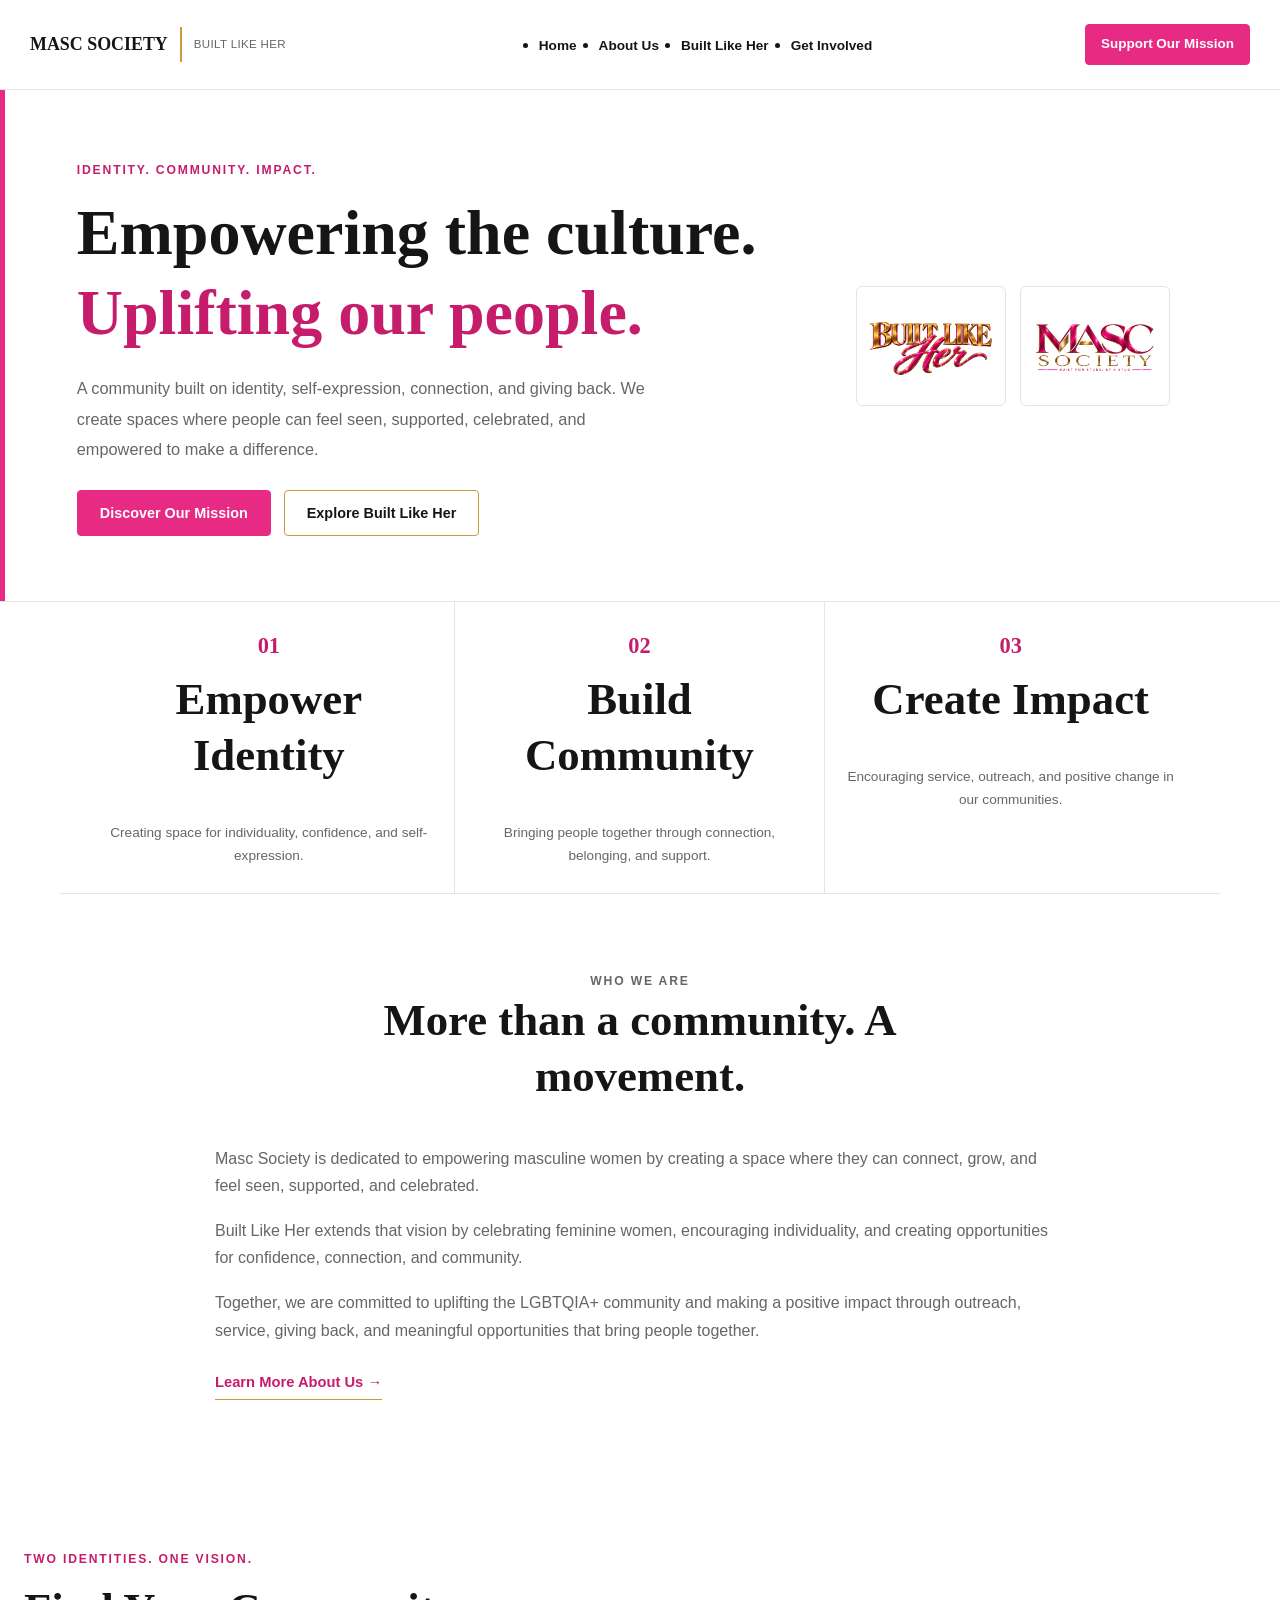
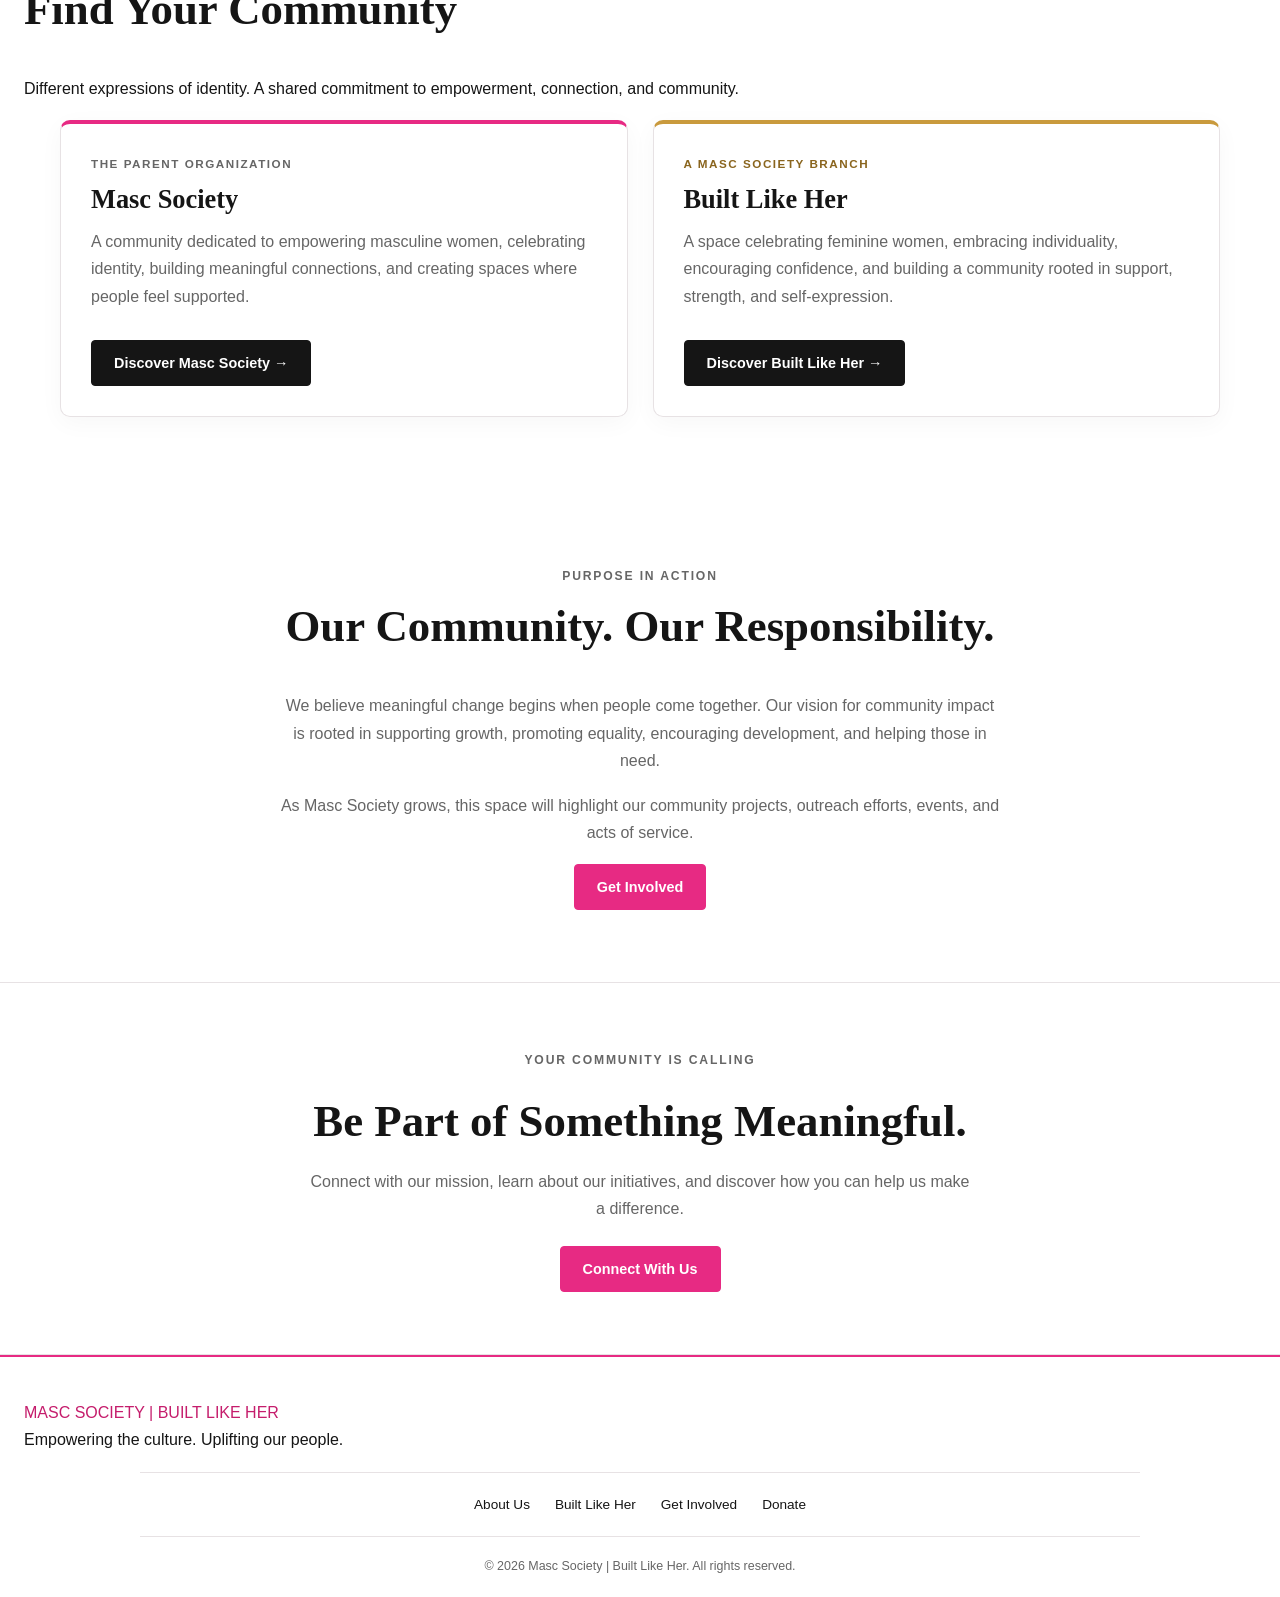
==== index.html @ 0e6566b5 "Refine homepage branch cards and reduce repeated logo branding" ====
<!DOCTYPE html>
<html lang="en">
  <head>
    <meta charset="utf-8">
    <meta name="viewport" content="width=device-width, initial-scale=1.0">

    <meta
      name="description"
      content="Masc Society | Built Like Her is dedicated to empowering our community, celebrating identity, and creating meaningful change through connection and service."
    >

    <meta name="theme-color" content="#FFFFFF">

    <link rel="stylesheet" href="styles.css">

    <title>Masc Society | Built Like Her</title>
  </head>

  <body class="home-page">

    <!-- HEADER -->
    <header class="site-header">
      <nav class="navbar" aria-label="Main navigation">

        <a href="index.html" class="brand" aria-label="Masc Society home">
          <span class="brand-name">MASC SOCIETY</span>
          <span class="brand-divider"></span>
          <span class="brand-subtitle">BUILT LIKE HER</span>
        </a>

        <ul class="nav-links">
          <li><a href="index.html" aria-current="page">Home</a></li>
          <li><a href="about-us.html">About Us</a></li>
          <li><a href="built-like-her.html">Built Like Her</a></li>
          <li><a href="contact.html">Get Involved</a></li>
        </ul>

        <a href="contact.html#donate" class="nav-button">
          Support Our Mission
        </a>

      </nav>
    </header>


    <main>

      <!-- HERO SECTION -->
      <section class="hero" aria-labelledby="hero-heading">

        <div class="hero-content">

          <p class="eyebrow">IDENTITY. COMMUNITY. IMPACT.</p>

          <h1 id="hero-heading">
            Empowering the culture.
            <span>Uplifting our people.</span>
          </h1>

          <p class="hero-description">
            A community built on identity, self-expression, connection,
            and giving back. We create spaces where people can feel seen,
            supported, celebrated, and empowered to make a difference.
          </p>

          <div class="hero-actions">
            <a href="about-us.html" class="hero-button">
              Discover Our Mission
            </a>

            <a href="built-like-her.html" class="secondary-button">
              Explore Built Like Her
            </a>
          </div>

        </div>

        <div class="hero-logos" aria-label="Our organization and branch logos">

          <div class="logo-card">
            <img
              src="images/image1 (1).png"
              alt="Masc Society logo"
            >
          </div>

          <div class="logo-card">
            <img
              src="images/image0.png"
              alt="Built Like Her logo"
            >
          </div>

        </div>

      </section>


      <!-- BRAND VALUES -->
      <section class="values" aria-label="Our core values">

        <div class="value-item">
          <span class="value-number">01</span>
          <h2>Empower Identity</h2>
          <p>Creating space for individuality, confidence, and self-expression.</p>
        </div>

        <div class="value-item">
          <span class="value-number">02</span>
          <h2>Build Community</h2>
          <p>Bringing people together through connection, belonging, and support.</p>
        </div>

        <div class="value-item">
          <span class="value-number">03</span>
          <h2>Create Impact</h2>
          <p>Encouraging service, outreach, and positive change in our communities.</p>
        </div>

      </section>


      <!-- MISSION SECTION -->
      <section class="mission section-padding" aria-labelledby="mission-heading">

        <div class="section-intro">
          <p class="eyebrow">WHO WE ARE</p>

          <h2 id="mission-heading">
            More than a community.
            <span>A movement.</span>
          </h2>
        </div>

        <div class="mission-content">

          <p>
            Masc Society is dedicated to empowering masculine women by
            creating a space where they can connect, grow, and feel seen,
            supported, and celebrated.
          </p>

          <p>
            Built Like Her extends that vision by celebrating feminine
            women, encouraging individuality, and creating opportunities
            for confidence, connection, and community.
          </p>

          <p>
            Together, we are committed to uplifting the LGBTQIA+ community
            and making a positive impact through outreach, service,
            giving back, and meaningful opportunities that bring people
            together.
          </p>

          <a href="about-us.html" class="text-link">
            Learn More About Us &rarr;
          </a>

        </div>

      </section>


      <!-- OUR BRANCHES -->
      <section class="branches section-padding" aria-labelledby="branches-heading">

        <div class="section-heading">
          <p class="eyebrow">TWO IDENTITIES. ONE VISION.</p>

          <h2 id="branches-heading">Find Your Community</h2>

          <p>
            Different expressions of identity. A shared commitment
            to empowerment, connection, and community.
          </p>
        </div>

        <div class="branch-grid">

          <article class="branch-card masc-card">

            <p class="branch-label">THE PARENT ORGANIZATION</p>

            <h3>Masc Society</h3>

            <p>
              A community dedicated to empowering masculine women,
              celebrating identity, building meaningful connections,
              and creating spaces where people feel supported.
            </p>

            <a href="about-us.html" class="branch-link">
              Discover Masc Society &rarr;
            </a>

          </article>


          <article class="branch-card built-card">

            <p class="branch-label">A MASC SOCIETY BRANCH</p>

            <h3>Built Like Her</h3>

            <p>
              A space celebrating feminine women, embracing individuality,
              encouraging confidence, and building a community rooted
              in support, strength, and self-expression.
            </p>

            <a href="built-like-her.html" class="branch-link">
              Discover Built Like Her &rarr;
            </a>

          </article>

        </div>

      </section>


      <!-- COMMUNITY IMPACT -->
      <section class="impact section-padding" aria-labelledby="impact-heading">

        <div class="impact-content">

          <p class="eyebrow">PURPOSE IN ACTION</p>

          <h2 id="impact-heading">
            Our Community.
            <span>Our Responsibility.</span>
          </h2>

          <p>
            We believe meaningful change begins when people come together.
            Our vision for community impact is rooted in supporting growth,
            promoting equality, encouraging development, and helping those
            in need.
          </p>

          <p>
            As Masc Society grows, this space will highlight our community
            projects, outreach efforts, events, and acts of service.
          </p>

          <a href="contact.html" class="hero-button">
            Get Involved
          </a>

        </div>

      </section>


      <!-- CALL TO ACTION -->
      <section class="join-section" aria-labelledby="join-heading">

        <p class="eyebrow">YOUR COMMUNITY IS CALLING</p>

        <h2 id="join-heading">
          Be Part of Something Meaningful.
        </h2>

        <p>
          Connect with our mission, learn about our initiatives,
          and discover how you can help us make a difference.
        </p>

        <a href="contact.html" class="hero-button">
          Connect With Us
        </a>

      </section>

    </main>


    <!-- FOOTER -->
    <footer class="site-footer">

      <a href="index.html" class="footer-brand">
        MASC SOCIETY
        <span>| BUILT LIKE HER</span>
      </a>

      <p class="tag-line">
        Empowering the culture. Uplifting our people.
      </p>

      <nav class="footer-links" aria-label="Footer navigation">
        <a href="about-us.html">About Us</a>
        <a href="built-like-her.html">Built Like Her</a>
        <a href="contact.html">Get Involved</a>
        <a href="contact.html#donate">Donate</a>
      </nav>

      <p class="copyright">
        &copy; 2026 Masc Society | Built Like Her. All rights reserved.
      </p>

    </footer>

  </body>
</html>
---- styles.css ----
/* ==========================================================
   MASC SOCIETY | BUILT LIKE HER
   Complete White-Background Redesign
   Hot Pink | Gold | Black | White
   ========================================================== */


/* ==================== 1. BRAND COLORS ==================== */

:root {
  --pink: #E72A83;
  --pink-dark: #C51D6C;
  --pink-light: #FFF0F7;

  --gold: #C99A3D;
  --gold-dark: #8A651E;
  --gold-light: #E8D3A5;

  --black: #151515;
  --black-soft: #333333;

  --white: #FFFFFF;
  --off-white: #FFFFFF;

  --gray: #666666;
  --gray-light: #E9E6E5;
  --border: #E7E2E4;

  --font-main: "Trebuchet MS", Arial, sans-serif;
  --font-display: Georgia, "Times New Roman", serif;

  --content-width: 1160px;
  --section-space: 72px;

  --radius: 10px;
  --transition: 0.25s ease;
}


/* ==================== 2. RESET & GLOBAL STYLES ==================== */

* {
  box-sizing: border-box;
}

html {
  scroll-behavior: smooth;
  scroll-padding-top: 100px;
}

body {
  margin: 0;
  background: var(--white);
  color: var(--black);
  font-family: var(--font-main);
  font-size: 16px;
  line-height: 1.7;
  -webkit-font-smoothing: antialiased;
}

img {
  display: block;
  max-width: 100%;
  height: auto;
}

a {
  color: var(--pink-dark);
  text-decoration: none;
  transition: color var(--transition);
}

a:hover {
  color: var(--gold-dark);
}

button,
input,
select,
textarea {
  font: inherit;
}

button,
input[type="submit"] {
  cursor: pointer;
}

button:focus-visible,
a:focus-visible,
input:focus-visible,
select:focus-visible,
textarea:focus-visible {
  outline: 3px solid var(--gold);
  outline-offset: 3px;
}

p {
  margin: 0 0 18px;
}

h1,
h2,
h3,
h4 {
  margin-top: 0;
  color: var(--black);
  line-height: 1.25;
  overflow-wrap: break-word;
}

h1,
h2 {
  font-family: var(--font-display);
  font-weight: 700;
}

h1 {
  font-size: clamp(2.2rem, 5vw, 4rem);
}

h2 {
  font-size: clamp(1.8rem, 3.5vw, 2.8rem);
}

h3 {
  font-size: 1.25rem;
}

section {
  scroll-margin-top: 100px;
}

::selection {
  background: var(--pink);
  color: var(--white);
}


/* ==================== 3. SHARED LAYOUT ==================== */

.section-padding {
  padding: var(--section-space) 24px;
}

.section-intro {
  max-width: 720px;
  margin: 0 auto 40px;
  text-align: center;
}

.section-intro p {
  max-width: 650px;
  margin: 0 auto;
  color: var(--gray);
}

.section-heading {
  margin-bottom: 18px;
}

.eyebrow {
  display: inline-block;
  margin-bottom: 14px;
  color: var(--pink-dark);
  font-size: 0.76rem;
  font-weight: 800;
  letter-spacing: 0.15em;
  line-height: 1.5;
  text-transform: uppercase;
}

.text-link {
  display: inline-block;
  margin-top: 8px;
  padding-bottom: 4px;
  border-bottom: 1px solid var(--gold);
  font-size: 0.92rem;
  font-weight: 800;
}

.mission-content,
.story-content,
.purpose-content,
.built-mission-content,
.impact-content,
.built-impact-content,
.donation-content,
.contact-information,
.about-hero-content,
.built-hero-content,
.built-statement,
.community-standard {
  width: 100%;
  max-width: var(--content-width);
  margin-right: auto;
  margin-left: auto;
}

.mission-content,
.story-content,
.purpose-content,
.built-mission-content,
.impact-content,
.built-impact-content,
.donation-content {
  max-width: 900px;
}

.mission-content p,
.story-content p,
.purpose-content p,
.built-mission-content p,
.impact-content p,
.built-impact-content p,
.donation-content p {
  color: var(--gray);
}


/* ==================== 4. HEADER & NAVIGATION ==================== */

.site-header {
  position: relative;
  z-index: 10;
  background: var(--white);
  border-bottom: 1px solid var(--border);
}

.navbar {
  display: flex;
  align-items: center;
  justify-content: space-between;
  gap: 26px;
  width: 100%;
  max-width: 1320px;
  min-height: 88px;
  margin: 0 auto;
  padding: 15px 30px;
  background: var(--white);
}

.brand {
  display: flex;
  align-items: center;
  gap: 12px;
  min-width: 0;
  color: var(--black);
}

.brand:hover {
  color: var(--black);
}

.brand-name {
  color: var(--black);
  font-family: var(--font-display);
  font-size: 1.12rem;
  font-weight: 700;
  line-height: 1.25;
}

.brand-divider {
  width: 2px;
  height: 35px;
  flex-shrink: 0;
  background: var(--gold);
}

.brand-subtitle {
  color: var(--gray);
  font-size: 0.72rem;
  line-height: 1.5;
  letter-spacing: 0.03em;
}

.nav-links {
  display: flex;
  align-items: center;
  justify-content: flex-end;
  flex-wrap: wrap;
  gap: 10px 22px;
}

.nav-links a {
  color: var(--black);
  font-size: 0.85rem;
  font-weight: 700;
  white-space: nowrap;
}

.nav-links a:hover {
  color: var(--pink-dark);
}

.nav-links .nav-button {
  display: inline-flex;
  align-items: center;
  justify-content: center;
  padding: 10px 16px;
  border: 1px solid var(--pink);
  border-radius: 4px;
  background: var(--pink);
  color: var(--white);
}

.nav-links .nav-button:hover {
  border-color: var(--pink-dark);
  background: var(--pink-dark);
  color: var(--white);
}


/* ==================== 5. BUTTONS ==================== */

.hero-button,
.secondary-button,
.branch-link {
  display: inline-flex;
  align-items: center;
  justify-content: center;
  min-height: 46px;
  padding: 12px 22px;
  border: 1px solid transparent;
  border-radius: 4px;
  font-size: 0.9rem;
  font-weight: 800;
  line-height: 1.4;
  text-align: center;
  transition:
    background var(--transition),
    color var(--transition),
    border-color var(--transition),
    transform var(--transition);
}

.hero-button {
  border-color: var(--pink);
  background: var(--pink);
  color: var(--white);
}

.hero-button:hover {
  border-color: var(--pink-dark);
  background: var(--pink-dark);
  color: var(--white);
  transform: translateY(-2px);
}

.secondary-button {
  border-color: var(--gold);
  background: var(--white);
  color: var(--black);
}

.secondary-button:hover {
  border-color: var(--gold);
  background: var(--gold);
  color: var(--black);
}

.branch-link {
  border-color: var(--black);
  background: var(--black);
  color: var(--white);
}

.branch-link:hover {
  border-color: var(--pink);
  background: var(--pink);
  color: var(--white);
  transform: translateY(-2px);
}

.hero-actions {
  display: flex;
  align-items: center;
  flex-wrap: wrap;
  gap: 13px;
  margin-top: 26px;
}


/* ==================== 6. HOMEPAGE HERO ==================== */

.hero {
  position: relative;
  display: grid;
  grid-template-columns: minmax(0, 1.3fr) minmax(200px, 0.7fr);
  align-items: center;
  gap: 42px;
  min-height: 400px;
  padding: 65px max(6%, calc((100% - var(--content-width)) / 2));
  overflow: hidden;
  background: var(--white);
  color: var(--black);
  border-bottom: 1px solid var(--border);
}

.hero::before {
  position: absolute;
  top: 0;
  left: 0;
  width: 5px;
  height: 100%;
  background: var(--pink);
  content: "";
}

.hero-content {
  position: relative;
  z-index: 1;
  max-width: 700px;
}

.hero h1 {
  max-width: 720px;
  margin-bottom: 20px;
  color: var(--black);
}

.hero h1 span {
  color: var(--pink-dark);
}

.hero-description {
  max-width: 590px;
  color: var(--gray);
  font-size: 1.02rem;
  line-height: 1.85;
}

.hero .eyebrow {
  color: var(--pink-dark);
}

.hero-logos {
  display: flex;
  align-items: center;
  justify-content: center;
  gap: 14px;
  min-width: 0;
}

.logo-card {
  display: flex;
  align-items: center;
  justify-content: center;
  width: min(100%, 165px);
  height: 135px;
  padding: 12px;
  overflow: hidden;
  border: 1px solid var(--border);
  border-radius: 6px;
  background: var(--white);
}

.logo-card img {
  width: 100%;
  height: 100%;
  max-height: 110px;
  object-fit: contain;
}


/* ==================== 7. HOMEPAGE VALUES ==================== */

.values {
  display: grid;
  grid-template-columns: repeat(3, minmax(0, 1fr));
  max-width: var(--content-width);
  margin: 0 auto;
  padding: 0 24px;
  background: var(--white);
  border-bottom: 1px solid var(--border);
}

.value-item {
  padding: 25px 18px;
  border-right: 1px solid var(--border);
  text-align: center;
}

.value-item:last-child {
  border-right: 0;
}

.value-number {
  display: block;
  margin-bottom: 7px;
  color: var(--pink-dark);
  font-family: var(--font-display);
  font-size: 1.4rem;
  font-weight: 700;
}

.value-item p {
  margin: 0;
  color: var(--gray);
  font-size: 0.85rem;
}


/* ==================== 8. MISSION SECTION ==================== */

.mission {
  background: var(--white);
}

.mission-content {
  display: block;
  max-width: 850px;
}

.mission-content p {
  margin-bottom: 18px;
}

.mission-content h2 {
  margin-bottom: 0;
}

.mission-content > div > p {
  color: var(--gray);
}


/* ==================== 9. BRANCH CARDS ==================== */

.branch-grid {
  display: grid;
  grid-template-columns: repeat(2, minmax(0, 1fr));
  gap: 25px;
  width: 100%;
  max-width: var(--content-width);
  margin: 0 auto;
}

.branch-card {
  position: relative;
  display: flex;
  flex-direction: column;
  align-items: flex-start;
  min-width: 0;
  padding: 30px;
  overflow: hidden;
  border: 1px solid var(--border);
  border-radius: var(--radius);
  background: var(--white);
  box-shadow: 0 6px 24px rgba(0, 0, 0, 0.035);
  transition:
    transform var(--transition),
    box-shadow var(--transition);
}

.branch-card:hover {
  transform: translateY(-3px);
  box-shadow: 0 12px 28px rgba(0, 0, 0, 0.075);
}

.masc-card {
  border-top: 4px solid var(--pink);
}

.built-card {
  border-top: 4px solid var(--gold);
}

.branch-logo {
  display: flex;
  align-items: center;
  justify-content: center;
  width: 100%;
  max-width: 155px;
  height: 105px;
  margin: 0 auto 22px;
  padding: 10px;
  overflow: hidden;
  border: 1px solid var(--border);
  border-radius: 5px;
  background: var(--white);
}

.branch-logo img {
  width: 100%;
  height: 100%;
  max-height: 85px;
  object-fit: contain;
}

.branch-label {
  margin-bottom: 9px;
  color: var(--pink-dark);
  font-size: 0.73rem;
  font-weight: 800;
  letter-spacing: 0.13em;
  text-transform: uppercase;
}

.built-card .branch-label {
  color: var(--gold-dark);
}

.branch-card h3 {
  margin-bottom: 12px;
  font-family: var(--font-display);
  font-size: 1.65rem;
}

.branch-card p {
  flex-grow: 1;
  color: var(--gray);
}

.branch-card .branch-link {
  margin-top: 12px;
}


/* ==================== 10. IMPACT & CALL TO ACTION ==================== */

.impact,
.built-impact {
  background: var(--white);
}

.impact-content,
.built-impact-content {
  text-align: center;
}

.impact-content p,
.built-impact-content p {
  max-width: 720px;
  margin-right: auto;
  margin-left: auto;
}

.join-section,
.about-cta,
.built-cta {
  padding: 62px 24px;
  background: var(--white);
  color: var(--black);
  text-align: center;
  border-top: 1px solid var(--border);
  border-bottom: 1px solid var(--border);
}

.join-section h2,
.about-cta h2,
.built-cta h2 {
  max-width: 750px;
  margin: 0 auto 18px;
  color: var(--black);
}

.join-section p,
.about-cta p,
.built-cta p {
  max-width: 660px;
  margin: 0 auto 24px;
  color: var(--gray);
}


/* ==================== 11. ABOUT PAGE ==================== */

.about-hero {
  padding: 65px 24px;
  background: var(--white);
  color: var(--black);
  text-align: center;
  border-bottom: 1px solid var(--border);
}

.about-hero-content {
  max-width: 850px;
}

.about-hero h1 {
  margin-bottom: 18px;
}

.about-hero p {
  max-width: 700px;
  margin: 0 auto;
  color: var(--gray);
  font-size: 1.02rem;
}

.about-hero .eyebrow {
  color: var(--pink-dark);
}

.about-story {
  padding: var(--section-space) 24px;
  background: var(--white);
}

.story-content {
  max-width: 860px;
}

.story-content h2,
.purpose-content h2 {
  margin-bottom: 22px;
}

.story-content p,
.purpose-content p {
  color: var(--gray);
}

.about-purpose {
  padding: var(--section-space) 24px;
  background: var(--white);
  border-top: 1px solid var(--border);
  border-bottom: 1px solid var(--border);
}

.purpose-content {
  max-width: 900px;
}

.about-values {
  padding: var(--section-space) 24px;
  background: var(--white);
}

.values-grid {
  display: grid;
  grid-template-columns: repeat(3, minmax(0, 1fr));
  gap: 20px;
  width: 100%;
  max-width: var(--content-width);
  margin: 0 auto;
}

.value-card {
  padding: 26px 23px;
  border: 1px solid var(--border);
  border-radius: var(--radius);
  background: var(--white);
}

.value-card h3 {
  margin-bottom: 12px;
  color: var(--pink-dark);
}

.value-card p {
  margin-bottom: 0;
  color: var(--gray);
  font-size: 0.94rem;
}

.about-branches {
  padding: var(--section-space) 24px;
  background: var(--white);
  border-top: 1px solid var(--border);
}


/* ==================== 12. BUILT LIKE HER PAGE ==================== */

.built-like-her-page {
  background: var(--white);
}

.built-hero {
  display: grid;
  grid-template-columns: minmax(0, 1.4fr) minmax(170px, 0.6fr);
  align-items: center;
  gap: 42px;
  padding: 68px max(6%, calc((100% - var(--content-width)) / 2));
  background: var(--white);
  color: var(--black);
  border-bottom: 1px solid var(--border);
}

.built-hero-content {
  max-width: 760px;
  margin: 0;
}

.built-hero h1 {
  margin-bottom: 18px;
}

.built-hero-description {
  max-width: 650px;
  color: var(--gray);
  font-size: 1.02rem;
}

.built-hero .eyebrow {
  color: var(--pink-dark);
}

.built-hero-logo {
  display: flex;
  align-items: center;
  justify-content: center;
  width: 100%;
  max-width: 180px;
  height: 150px;
  justify-self: center;
  padding: 12px;
  overflow: hidden;
  border: 1px solid var(--border);
  border-radius: 6px;
  background: var(--white);
}

.built-hero-logo img {
  width: 100%;
  height: 100%;
  max-height: 125px;
  object-fit: contain;
}

.built-statement {
  max-width: 860px;
  padding: 55px 24px;
  background: var(--white);
  text-align: center;
}

.built-statement h2 {
  margin-bottom: 18px;
}

.built-statement p {
  color: var(--gray);
}

.built-mission {
  padding: var(--section-space) 24px;
  background: var(--white);
  border-top: 1px solid var(--border);
  border-bottom: 1px solid var(--border);
}

.built-mission-content {
  max-width: 900px;
}

.built-values {
  padding: var(--section-space) 24px;
  background: var(--white);
}

.built-values-grid {
  display: grid;
  grid-template-columns: repeat(4, minmax(0, 1fr));
  gap: 18px;
  width: 100%;
  max-width: var(--content-width);
  margin: 0 auto;
}

.built-value-card {
  padding: 24px 20px;
  border: 1px solid var(--border);
  border-bottom: 3px solid var(--gold);
  border-radius: 7px;
  background: var(--white);
}

.built-value-card h3 {
  color: var(--pink-dark);
}

.built-value-card p {
  margin-bottom: 0;
  color: var(--gray);
  font-size: 0.93rem;
}

.parent-organization {
  display: grid;
  grid-template-columns: 115px minmax(0, 1fr);
  align-items: center;
  gap: 25px;
  max-width: 850px;
  margin: 0 auto;
  padding: 28px;
  border: 1px solid var(--border);
  border-radius: var(--radius);
  background: var(--white);
}

.parent-logo {
  display: flex;
  align-items: center;
  justify-content: center;
  width: 115px;
  height: 95px;
  padding: 8px;
  overflow: hidden;
  border: 1px solid var(--border);
  border-radius: 5px;
  background: var(--white);
}

.parent-logo img {
  width: 100%;
  height: 100%;
  object-fit: contain;
}

.parent-organization p {
  color: var(--gray);
}


/* ==================== 13. CONTACT PAGE ==================== */

.contact-page {
  background: var(--white);
}

.contact-hero {
  padding: 58px 24px;
  background: var(--white);
  color: var(--black);
  text-align: center;
  border-bottom: 1px solid var(--border);
}

.contact-hero h1 {
  margin-bottom: 16px;
}

.contact-hero p {
  max-width: 680px;
  margin: 0 auto;
  color: var(--gray);
}


/* ==================== 14. MEMBERSHIP REQUIREMENTS ==================== */

.requirements-section {
  padding: var(--section-space) 24px;
  background: var(--white);
}

.requirements-list {
  display: grid;
  grid-template-columns: repeat(2, minmax(0, 1fr));
  gap: 16px;
  width: 100%;
  max-width: 1000px;
  margin: 0 auto;
}

.requirement-card {
  position: relative;
  padding: 21px 22px 21px 26px;
  border: 1px solid var(--border);
  border-radius: 7px;
  background: var(--white);
}

.requirement-card::before {
  position: absolute;
  top: 0;
  bottom: 0;
  left: 0;
  width: 4px;
  border-radius: 7px 0 0 7px;
  background: var(--pink);
  content: "";
}

.requirement-card h3 {
  margin-bottom: 9px;
  font-size: 1.04rem;
}

.requirement-card p {
  margin-bottom: 0;
  color: var(--gray);
  font-size: 0.93rem;
}

.community-standard {
  max-width: 1000px;
  margin-top: 36px;
  padding: 28px;
  border: 1px solid var(--gold-light);
  border-radius: 7px;
  background: var(--white);
  text-align: center;
}

.community-standard h2 {
  margin-bottom: 14px;
  font-size: 1.7rem;
}

.community-standard p {
  max-width: 760px;
  margin: 0 auto;
  color: var(--gray);
}


/* ==================== 15. MEMBERSHIP & CONTACT FORMS ==================== */

.membership-section,
.contact-section {
  padding: var(--section-space) 24px;
  background: var(--white);
}

.contact-section {
  border-top: 1px solid var(--border);
}

.membership-form,
.contact-form {
  width: 100%;
  max-width: 760px;
  margin: 0 auto;
  padding: 30px;
  border: 1px solid var(--border);
  border-radius: var(--radius);
  background: var(--white);
  box-shadow: 0 5px 22px rgba(0, 0, 0, 0.035);
}

.donor-field {
  margin-bottom: 20px;
}

.donor-label,
.membership-form label,
.contact-form label {
  display: block;
  margin-bottom: 8px;
  color: var(--black);
  font-size: 0.91rem;
  font-weight: 800;
}

.membership-form input:not([type="checkbox"]):not([type="radio"]),
.membership-form select,
.membership-form textarea,
.contact-form input:not([type="checkbox"]):not([type="radio"]),
.contact-form select,
.contact-form textarea {
  display: block;
  width: 100%;
  min-width: 0;
  padding: 12px 14px;
  border: 1px solid #D6D0D2;
  border-radius: 4px;
  background: var(--white);
  color: var(--black);
  transition:
    border-color var(--transition),
    box-shadow var(--transition);
}

.membership-form input:focus,
.membership-form select:focus,
.membership-form textarea:focus,
.contact-form input:focus,
.contact-form select:focus,
.contact-form textarea:focus {
  border-color: var(--pink);
  box-shadow: 0 0 0 3px rgba(231, 42, 131, 0.12);
  outline: none;
}

.membership-form textarea,
.contact-form textarea {
  min-height: 130px;
  resize: vertical;
}

.membership-form select,
.contact-form select {
  cursor: pointer;
}

.membership-form input::placeholder,
.membership-form textarea::placeholder,
.contact-form input::placeholder,
.contact-form textarea::placeholder {
  color: #777777;
  opacity: 1;
}

.form-consent {
  display: flex;
  align-items: flex-start;
  gap: 11px;
  margin: 17px 0;
  color: var(--gray);
  font-size: 0.9rem;
  line-height: 1.6;
}

.form-consent input[type="checkbox"] {
  flex: 0 0 auto;
  width: 18px;
  height: 18px;
  margin-top: 4px;
  accent-color: var(--pink);
}

.form-consent label {
  margin: 0;
  color: var(--gray);
  font-weight: 400;
}

.membership-form button,
.membership-form input[type="submit"],
.contact-form button,
.contact-form input[type="submit"] {
  display: inline-flex;
  align-items: center;
  justify-content: center;
  width: auto;
  max-width: 100%;
  min-height: 46px;
  padding: 12px 24px;
  border: 1px solid var(--pink);
  border-radius: 4px;
  background: var(--pink);
  color: var(--white);
  font-weight: 800;
  transition: background var(--transition);
}

.membership-form button:hover,
.membership-form input[type="submit"]:hover,
.contact-form button:hover,
.contact-form input[type="submit"]:hover {
  border-color: var(--pink-dark);
  background: var(--pink-dark);
}

.form-note {
  color: var(--gray);
  font-size: 0.84rem;
}


/* ==================== 16. DONATIONS ==================== */

.donation-section {
  padding: var(--section-space) 24px;
  background: var(--white);
  border-top: 1px solid var(--border);
  border-bottom: 1px solid var(--border);
}

.donation-content {
  max-width: 850px;
  text-align: center;
}

.donation-content h2 {
  margin-bottom: 18px;
}

.donation-content p {
  max-width: 700px;
  margin-right: auto;
  margin-left: auto;
}

.donation-notice {
  max-width: 700px;
  margin: 25px auto 0;
  padding: 20px 23px;
  border: 1px solid var(--gold-light);
  border-radius: 7px;
  background: var(--white);
  color: var(--gray);
  text-align: left;
}

.donation-notice strong {
  display: block;
  margin-bottom: 6px;
  color: var(--black);
}

.donation-notice p:last-child {
  margin-bottom: 0;
}


/* ==================== 17. CONTACT INFORMATION ==================== */

.contact-information {
  display: grid;
  grid-template-columns: repeat(2, minmax(0, 1fr));
  gap: 22px;
  max-width: 900px;
  margin-top: 40px;
}

.contact-information > div {
  padding: 25px;
  border: 1px solid var(--border);
  border-radius: 7px;
  background: var(--white);
}

.contact-information h3 {
  margin-bottom: 12px;
  color: var(--pink-dark);
}

.contact-information p {
  margin-bottom: 8px;
  color: var(--gray);
  overflow-wrap: anywhere;
}

.contact-information p:last-child {
  margin-bottom: 0;
}


/* ==================== 18. FOOTER ==================== */

.site-footer {
  padding: 42px 24px 20px;
  background: var(--white);
  color: var(--black);
  border-top: 2px solid var(--pink);
}

.footer-brand {
  max-width: 1160px;
  margin: 0 auto 24px;
  text-align: center;
}

.footer-brand h2 {
  margin-bottom: 8px;
  font-family: var(--font-display);
  font-size: 1.5rem;
}

.footer-brand p {
  color: var(--gray);
  font-size: 0.9rem;
}

.footer-links {
  display: flex;
  align-items: center;
  justify-content: center;
  flex-wrap: wrap;
  gap: 12px 25px;
  max-width: 1000px;
  margin: 0 auto;
  padding: 20px 0;
  border-top: 1px solid var(--border);
  border-bottom: 1px solid var(--border);
}

.footer-links a {
  color: var(--black);
  font-size: 0.85rem;
}

.footer-links a:hover {
  color: var(--pink-dark);
}

.copyright {
  margin: 19px auto 0;
  color: var(--gray);
  font-size: 0.78rem;
  text-align: center;
}


/* ==================== 19. TABLET RESPONSIVENESS ==================== */

@media (max-width: 1000px) {
  :root {
    --section-space: 60px;
  }

  .navbar {
    gap: 18px;
    padding-right: 22px;
    padding-left: 22px;
  }

  .nav-links {
    gap: 10px 14px;
  }

  .nav-links a {
    font-size: 0.8rem;
  }

  .hero {
    grid-template-columns: minmax(0, 1fr) 220px;
    gap: 25px;
    padding-right: 5%;
    padding-left: 6%;
  }

  .hero-logos {
    gap: 10px;
  }

  .logo-card {
    height: 115px;
    padding: 9px;
  }

  .logo-card img {
    max-height: 95px;
  }

  .built-hero {
    grid-template-columns: minmax(0, 1fr) 160px;
    gap: 25px;
  }

  .values-grid {
    grid-template-columns: repeat(2, minmax(0, 1fr));
  }

  .built-values-grid {
    grid-template-columns: repeat(2, minmax(0, 1fr));
  }
}


/* ==================== 20. MOBILE RESPONSIVENESS ==================== */

@media (max-width: 700px) {
  :root {
    --section-space: 46px;
  }

  body {
    font-size: 15px;
  }

  h1 {
    font-size: clamp(2rem, 9vw, 3rem);
  }

  h2 {
    font-size: clamp(1.7rem, 7vw, 2.3rem);
  }

  .section-padding {
    padding: var(--section-space) 20px;
  }

  .section-intro {
    margin-bottom: 30px;
  }

  /* Mobile navigation */

  .navbar {
    flex-direction: column;
    align-items: stretch;
    gap: 15px;
    padding: 17px 18px;
  }

  .brand {
    justify-content: center;
    gap: 10px;
  }

  .brand-name {
    font-size: 1.02rem;
  }

  .brand-subtitle {
    font-size: 0.67rem;
  }

  .brand-divider {
    height: 30px;
  }

  .nav-links {
    justify-content: center;
    gap: 10px 14px;
    width: 100%;
  }

  .nav-links a {
    font-size: 0.79rem;
  }

  .nav-links .nav-button {
    padding: 8px 11px;
  }

  /* Buttons */

  .hero-actions {
    justify-content: center;
  }

  .hero-button,
  .secondary-button {
    padding: 11px 16px;
  }

  /* Homepage */

  .hero {
    grid-template-columns: minmax(0, 1fr);
    gap: 27px;
    min-height: auto;
    padding: 48px 22px 40px;
    text-align: center;
  }

  .hero-content {
    margin: 0 auto;
  }

  .hero-description {
    margin-right: auto;
    margin-left: auto;
    font-size: 0.96rem;
  }

  .hero-logos {
    gap: 12px;
  }

  .logo-card {
    width: min(42%, 140px);
    height: 100px;
    padding: 8px;
  }

  .logo-card img {
    max-height: 82px;
  }

  /* Values */

  .values {
    grid-template-columns: repeat(2, minmax(0, 1fr));
    padding: 0 12px;
  }

  .value-item {
    padding: 19px 10px;
    border-bottom: 1px solid var(--border);
  }

  .value-item:nth-child(2) {
    border-right: 0;
  }

  .value-item:nth-child(3),
  .value-item:nth-child(4) {
    border-bottom: 0;
  }

  /* Mission */

  .mission-content {
    grid-template-columns: minmax(0, 1fr);
    gap: 20px;
  }

  /* Branch cards */

  .branch-grid {
    grid-template-columns: minmax(0, 1fr);
    gap: 18px;
  }

  .branch-card {
    padding: 24px 21px;
  }

  .branch-logo {
    height: 95px;
    max-width: 140px;
    margin-bottom: 19px;
  }

  .branch-logo img {
    max-height: 77px;
  }

  .branch-card h3 {
    font-size: 1.48rem;
  }

  /* About */

  .about-hero {
    padding: 48px 22px;
  }

  .about-hero p {
    font-size: 0.96rem;
  }

  .values-grid {
    grid-template-columns: minmax(0, 1fr);
    gap: 14px;
  }

  .value-card {
    padding: 22px;
  }

  /* Built Like Her */

  .built-hero {
    grid-template-columns: minmax(0, 1fr);
    gap: 24px;
    padding: 48px 22px;
    text-align: center;
  }

  .built-hero-content {
    margin: 0 auto;
  }

  .built-hero-description {
    margin-right: auto;
    margin-left: auto;
    font-size: 0.96rem;
  }

  .built-hero .hero-actions {
    justify-content: center;
  }

  .built-hero-logo {
    width: 135px;
    height: 110px;
    padding: 10px;
  }

  .built-hero-logo img {
    max-height: 90px;
  }

  .built-statement {
    padding: 42px 22px;
  }

  .built-values-grid {
    grid-template-columns: minmax(0, 1fr);
    gap: 14px;
  }

  .built-value-card {
    padding: 22px;
  }

  .parent-organization {
    grid-template-columns: minmax(0, 1fr);
    justify-items: center;
    gap: 17px;
    padding: 23px;
    text-align: center;
  }

  .parent-logo {
    width: 100px;
    height: 82px;
  }

  /* Contact */

  .contact-hero {
    padding: 45px 22px;
  }

  .requirements-list {
    grid-template-columns: minmax(0, 1fr);
    gap: 13px;
  }

  .requirement-card {
    padding: 19px 17px 19px 23px;
  }

  .community-standard {
    margin-top: 25px;
    padding: 22px 18px;
  }

  /* Forms */

  .membership-form,
  .contact-form {
    padding: 22px 17px;
  }

  .membership-form button,
  .membership-form input[type="submit"],
  .contact-form button,
  .contact-form input[type="submit"] {
    width: 100%;
  }

  .donation-notice {
    padding: 17px;
  }

  .contact-information {
    grid-template-columns: minmax(0, 1fr);
    gap: 14px;
    margin-top: 28px;
  }

  /* Footer */

  .site-footer {
    padding: 33px 18px 17px;
  }

  .footer-links {
    gap: 12px 17px;
  }

  .footer-links a {
    font-size: 0.81rem;
  }
}


/* ==================== 21. SMALL PHONES ==================== */

@media (max-width: 380px) {
  .navbar {
    padding-right: 12px;
    padding-left: 12px;
  }

  .brand-name {
    font-size: 0.94rem;
  }

  .brand-subtitle {
    font-size: 0.61rem;
  }

  .nav-links {
    gap: 10px 11px;
  }

  .nav-links a {
    font-size: 0.73rem;
  }

  .hero {
    padding-right: 16px;
    padding-left: 16px;
  }

  .hero-actions {
    flex-direction: column;
    align-items: stretch;
  }

  .hero-actions a {
    width: 100%;
  }

  .logo-card {
    height: 86px;
  }

  .logo-card img {
    max-height: 70px;
  }

  .membership-form,
  .contact-form {
    padding: 18px 13px;
  }
}


/* ==================== 22. REDUCED MOTION ==================== */

@media (prefers-reduced-motion: reduce) {
  html {
    scroll-behavior: auto;
  }

  *,
  *::before,
  *::after {
    scroll-behavior: auto !important;
    transition-duration: 0.01ms !important;
    animation-duration: 0.01ms !important;
    animation-iteration-count: 1 !important;
  }
}


/* ==================== FINAL LAYOUT POLISH ==================== */

/* Keep the homepage logos and their containers from cropping the artwork. */
.hero-logos {
  flex-wrap: wrap;
}

.logo-card {
  flex-direction: column;
  flex: 0 1 150px;
  width: 150px;
  height: 120px;
  gap: 0;
}

.logo-card img {
  display: block;
  width: 100%;
  height: 100%;
  max-height: 100%;
  object-fit: contain;
}

/* Keep logo-only footer artwork compact instead of rendering at original size. */
.footer-logos {
  display: flex;
  align-items: center;
  justify-content: center;
  flex-wrap: wrap;
  gap: 12px;
  margin: 0 auto 20px;
}

.footer-logos img {
  display: block;
  width: auto;
  height: auto;
  max-width: 112px;
  max-height: 78px;
  object-fit: contain;
}

/* The support button sits outside the navigation list, so style it directly. */
.navbar > .nav-button {
  display: inline-flex;
  align-items: center;
  justify-content: center;
  flex: 0 0 auto;
  max-width: 100%;
  padding: 10px 15px;
  border: 1px solid var(--pink);
  border-radius: 4px;
  background: var(--pink);
  color: var(--white);
  font-size: 0.84rem;
  font-weight: 800;
  line-height: 1.4;
  text-align: center;
}

.navbar > .nav-button:hover {
  border-color: var(--pink-dark);
  background: var(--pink-dark);
  color: var(--white);
}

/* Ensure images and form controls never stretch beyond their cards on small screens. */
img {
  max-width: 100%;
}

.membership-form,
.contact-form {
  box-sizing: border-box;
}

.membership-form input,
.membership-form select,
.membership-form textarea,
.contact-form input,
.contact-form select,
.contact-form textarea {
  box-sizing: border-box;
}

@media (max-width: 700px) {
  .navbar > .nav-button {
    align-self: center;
    width: fit-content;
  }

  .logo-card {
    flex-basis: 130px;
    width: 130px;
    height: 96px;
  }

  .footer-logos img {
    max-width: 92px;
    max-height: 64px;
  }
}

@media (max-width: 380px) {
  .hero-logos {
    gap: 8px;
  }

  .logo-card {
    flex-basis: 118px;
    width: 118px;
    height: 88px;
  }
}
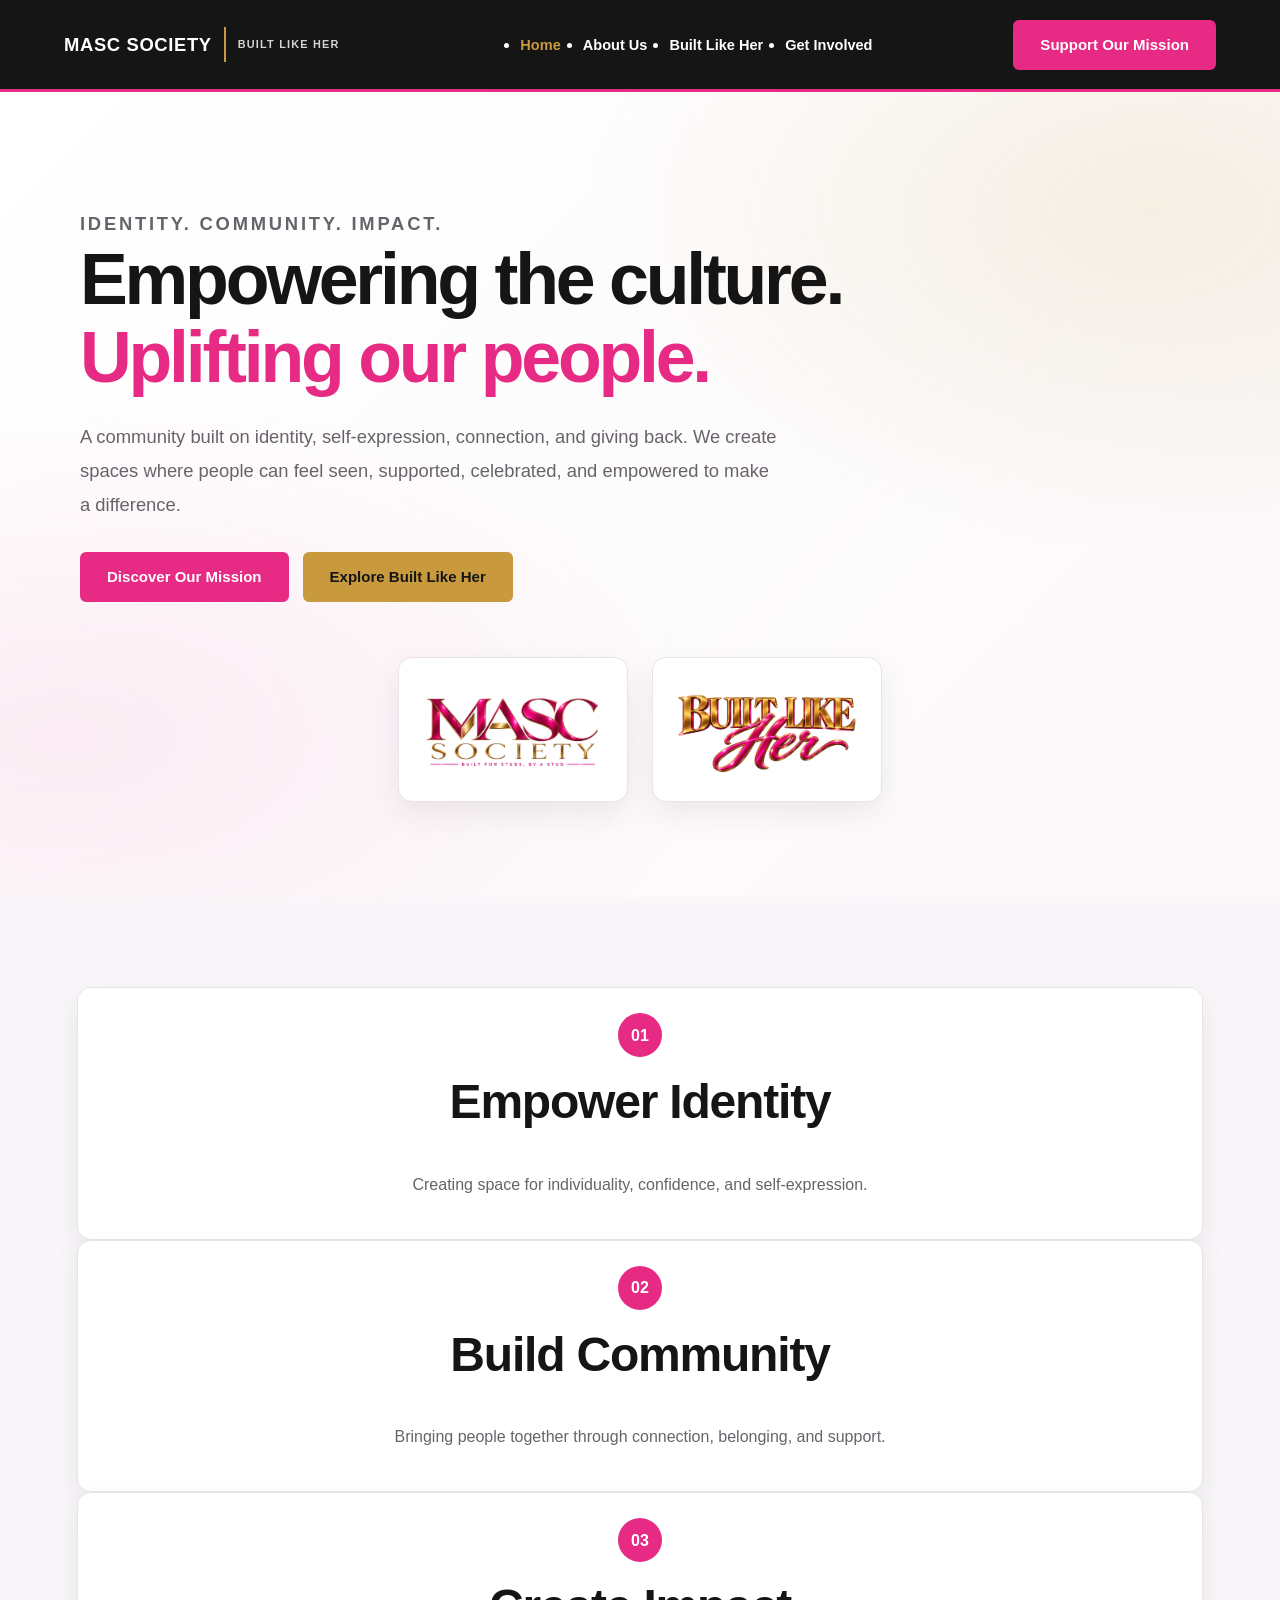
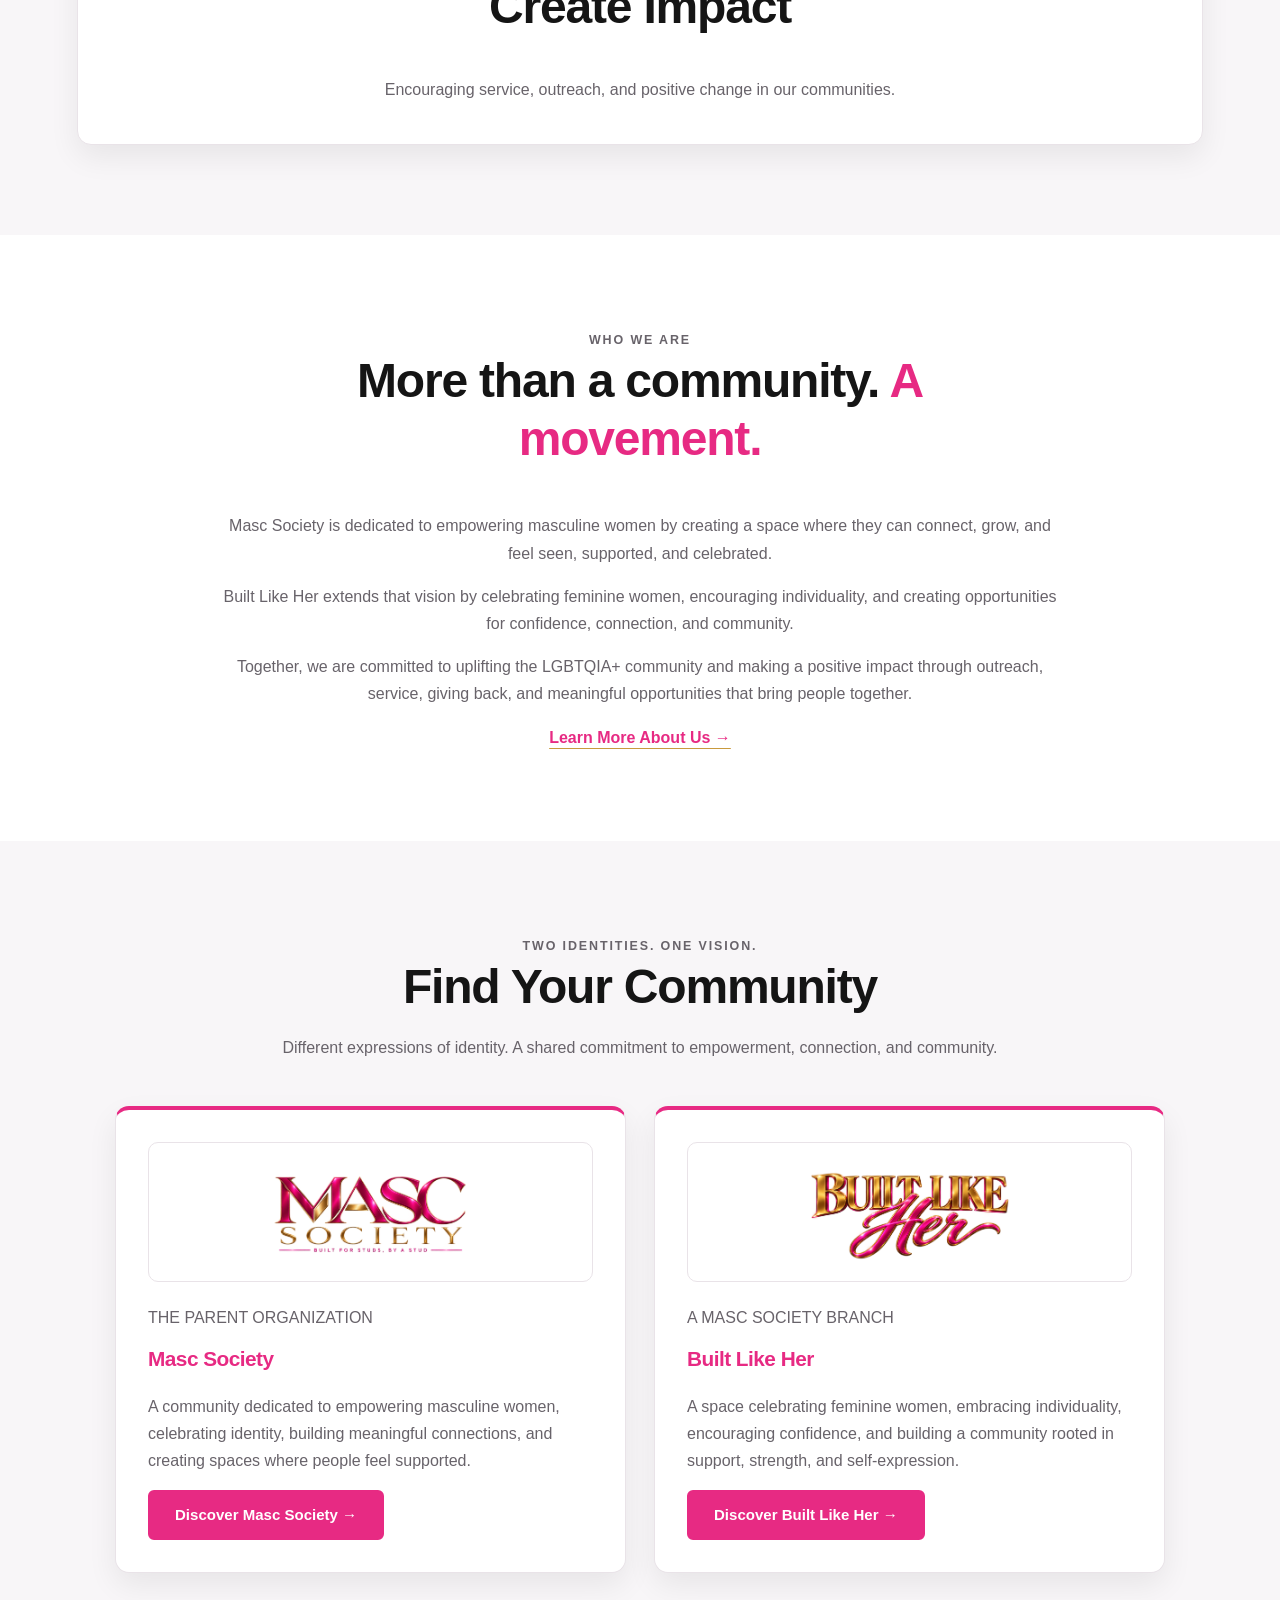
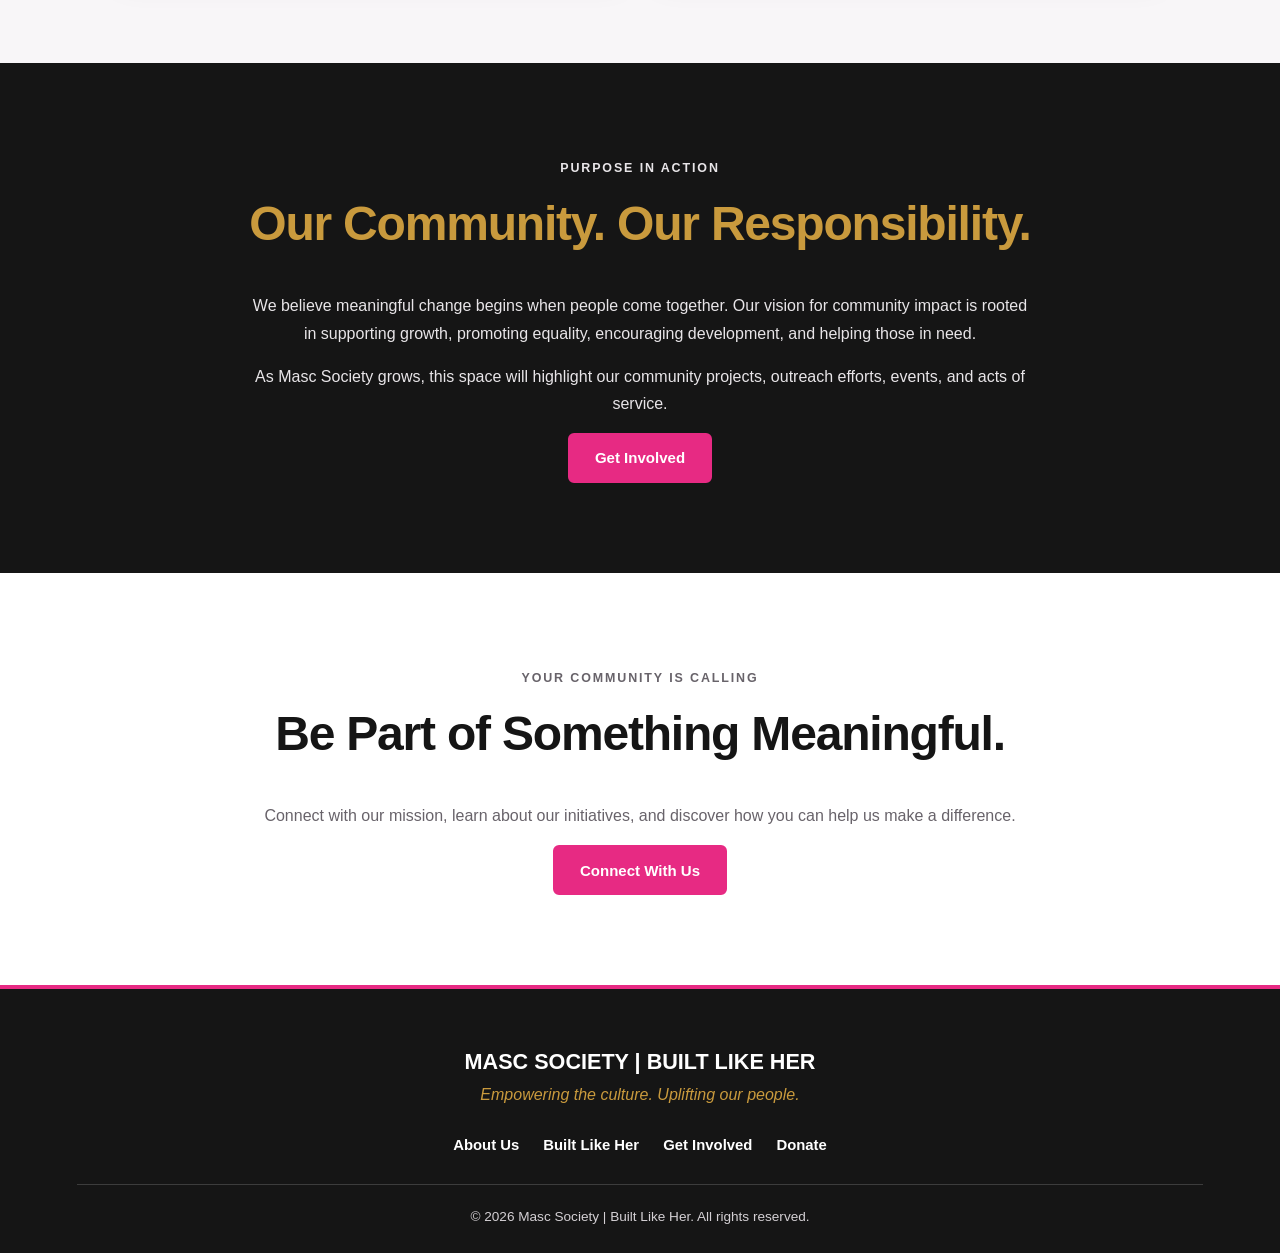
==== commit 39b5b33b: "Add files via upload redesigned website for masc society built like her" ====
--- a/index.html
+++ b/index.html
@@ -9,14 +9,14 @@
       content="Masc Society | Built Like Her is dedicated to empowering our community, celebrating identity, and creating meaningful change through connection and service."
     >
 
-    <meta name="theme-color" content="#FFFFFF">
+    <meta name="theme-color" content="#111111">
 
     <link rel="stylesheet" href="styles.css">
 
     <title>Masc Society | Built Like Her</title>
   </head>
 
-  <body class="home-page">
+  <body>
 
     <!-- HEADER -->
     <header class="site-header">
@@ -35,7 +35,7 @@
           <li><a href="contact.html">Get Involved</a></li>
         </ul>
 
-        <a href="contact.html#donate" class="nav-button">
+        <a href="donate.html" class="nav-button">
           Support Our Mission
         </a>
 
@@ -79,14 +79,14 @@
 
           <div class="logo-card">
             <img
-              src="images/image1 (1).png"
+              src="images/image0.png"
               alt="Masc Society logo"
             >
           </div>
 
           <div class="logo-card">
             <img
-              src="images/image0.png"
+              src="images/image1 (1).png"
               alt="Built Like Her logo"
             >
           </div>
@@ -179,6 +179,14 @@
         <div class="branch-grid">
 
           <article class="branch-card masc-card">
+
+            <div class="branch-logo">
+              <img
+                src="images/image0.png"
+                alt="Masc Society logo"
+                loading="lazy"
+              >
+            </div>
 
             <p class="branch-label">THE PARENT ORGANIZATION</p>
 
@@ -199,6 +207,14 @@
 
           <article class="branch-card built-card">
 
+            <div class="branch-logo">
+              <img
+                src="images/image1 (1).png"
+                alt="Built Like Her logo"
+                loading="lazy"
+              >
+            </div>
+
             <p class="branch-label">A MASC SOCIETY BRANCH</p>
 
             <h3>Built Like Her</h3>
@@ -292,7 +308,7 @@
         <a href="about-us.html">About Us</a>
         <a href="built-like-her.html">Built Like Her</a>
         <a href="contact.html">Get Involved</a>
-        <a href="contact.html#donate">Donate</a>
+        <a href="donate.html">Donate</a>
       </nav>
 
       <p class="copyright">
--- a/styles.css
+++ b/styles.css
@@ -1,44 +1,28 @@
-
-/* ==========================================================
+/* ==================================================
    MASC SOCIETY | BUILT LIKE HER
-   Complete White-Background Redesign
-   Hot Pink | Gold | Black | White
-   ========================================================== */
-
-
-/* ==================== 1. BRAND COLORS ==================== */
+   Unified Responsive Website Styles
+   Pink • Gold • Black • White
+================================================== */
+
+/* 1. BRAND VARIABLES */
 
 :root {
-  --pink: #E72A83;
-  --pink-dark: #C51D6C;
-  --pink-light: #FFF0F7;
-
-  --gold: #C99A3D;
-  --gold-dark: #8A651E;
-  --gold-light: #E8D3A5;
-
-  --black: #151515;
-  --black-soft: #333333;
-
-  --white: #FFFFFF;
-  --off-white: #FFFFFF;
-
-  --gray: #666666;
-  --gray-light: #E9E6E5;
-  --border: #E7E2E4;
-
-  --font-main: "Trebuchet MS", Arial, sans-serif;
-  --font-display: Georgia, "Times New Roman", serif;
-
-  --content-width: 1160px;
-  --section-space: 72px;
-
-  --radius: 10px;
-  --transition: 0.25s ease;
-}
-
-
-/* ==================== 2. RESET & GLOBAL STYLES ==================== */
+  --masc-pink: #E72A83;
+  --masc-pink-dark: #C91D6D;
+  --masc-gold: #C99A3D;
+  --masc-gold-dark: #AD812E;
+  --masc-black: #151515;
+  --masc-white: #FFFFFF;
+  --masc-light: #F8F6F8;
+  --masc-muted: #68636A;
+  --masc-border: #E9E3E8;
+  --masc-shadow: 0 12px 30px rgba(21, 21, 21, 0.07);
+  --masc-shadow-hover: 0 18px 38px rgba(21, 21, 21, 0.12);
+  --masc-radius: 14px;
+  --masc-transition: 0.25s ease;
+}
+
+/* 2. GLOBAL RESET */
 
 * {
   box-sizing: border-box;
@@ -51,12 +35,12 @@
 
 body {
   margin: 0;
-  background: var(--white);
-  color: var(--black);
-  font-family: var(--font-main);
+  background: var(--masc-white);
+  color: var(--masc-black);
+  font-family: Arial, Helvetica, sans-serif;
   font-size: 16px;
   line-height: 1.7;
-  -webkit-font-smoothing: antialiased;
+  overflow-wrap: break-word;
 }
 
 img {
@@ -66,13 +50,13 @@
 }
 
 a {
-  color: var(--pink-dark);
+  color: var(--masc-pink);
   text-decoration: none;
-  transition: color var(--transition);
+  transition: color var(--masc-transition);
 }
 
 a:hover {
-  color: var(--gold-dark);
+  color: var(--masc-gold-dark);
 }
 
 button,
@@ -82,50 +66,33 @@
   font: inherit;
 }
 
-button,
-input[type="submit"] {
-  cursor: pointer;
-}
-
-button:focus-visible,
-a:focus-visible,
-input:focus-visible,
-select:focus-visible,
-textarea:focus-visible {
-  outline: 3px solid var(--gold);
-  outline-offset: 3px;
-}
-
-p {
-  margin: 0 0 18px;
-}
-
 h1,
 h2,
 h3,
 h4 {
   margin-top: 0;
-  color: var(--black);
-  line-height: 1.25;
+  line-height: 1.2;
+  letter-spacing: -0.025em;
   overflow-wrap: break-word;
 }
 
-h1,
+h1 {
+  font-size: clamp(2.5rem, 5.5vw, 4.8rem);
+  font-weight: 800;
+}
+
 h2 {
-  font-family: var(--font-display);
-  font-weight: 700;
-}
-
-h1 {
-  font-size: clamp(2.2rem, 5vw, 4rem);
-}
-
-h2 {
-  font-size: clamp(1.8rem, 3.5vw, 2.8rem);
+  font-size: clamp(1.9rem, 3.8vw, 3rem);
+  font-weight: 800;
 }
 
 h3 {
-  font-size: 1.25rem;
+  font-size: 1.3rem;
+  font-weight: 750;
+}
+
+p {
+  margin-top: 0;
 }
 
 section {
@@ -133,38 +100,51 @@
 }
 
 ::selection {
-  background: var(--pink);
-  color: var(--white);
-}
-
-
-/* ==================== 3. SHARED LAYOUT ==================== */
+  color: var(--masc-white);
+  background: var(--masc-pink);
+}
+
+:focus-visible {
+  outline: 3px solid var(--masc-gold);
+  outline-offset: 4px;
+}
+
+/* 3. SHARED SECTION STYLES */
 
 .section-padding {
-  padding: var(--section-space) 24px;
-}
-
-.section-intro {
+  padding: 90px 6%;
+}
+
+.section-intro,
+.section-heading {
+  max-width: 780px;
+  margin: 0 auto 45px;
+  text-align: center;
+}
+
+.section-intro h2,
+.section-heading h2 {
+  margin-bottom: 18px;
+  color: var(--masc-black);
+}
+
+.section-intro h2 span,
+.section-heading h2 span {
+  color: var(--masc-pink);
+}
+
+.section-intro p,
+.section-heading p {
   max-width: 720px;
-  margin: 0 auto 40px;
-  text-align: center;
-}
-
-.section-intro p {
-  max-width: 650px;
   margin: 0 auto;
-  color: var(--gray);
-}
-
-.section-heading {
-  margin-bottom: 18px;
+  color: var(--masc-muted);
 }
 
 .eyebrow {
   display: inline-block;
-  margin-bottom: 14px;
-  color: var(--pink-dark);
-  font-size: 0.76rem;
+  margin-bottom: 17px;
+  color: var(--masc-pink);
+  font-size: 0.78rem;
   font-weight: 800;
   letter-spacing: 0.15em;
   line-height: 1.5;
@@ -173,106 +153,150 @@
 
 .text-link {
   display: inline-block;
-  margin-top: 8px;
-  padding-bottom: 4px;
-  border-bottom: 1px solid var(--gold);
-  font-size: 0.92rem;
-  font-weight: 800;
-}
-
-.mission-content,
-.story-content,
-.purpose-content,
-.built-mission-content,
-.impact-content,
-.built-impact-content,
-.donation-content,
-.contact-information,
-.about-hero-content,
-.built-hero-content,
-.built-statement,
-.community-standard {
-  width: 100%;
-  max-width: var(--content-width);
-  margin-right: auto;
-  margin-left: auto;
-}
-
-.mission-content,
-.story-content,
-.purpose-content,
-.built-mission-content,
-.impact-content,
-.built-impact-content,
-.donation-content {
-  max-width: 900px;
-}
-
-.mission-content p,
-.story-content p,
-.purpose-content p,
-.built-mission-content p,
-.impact-content p,
-.built-impact-content p,
-.donation-content p {
-  color: var(--gray);
-}
-
-
-/* ==================== 4. HEADER & NAVIGATION ==================== */
+  color: var(--masc-pink);
+  font-weight: 750;
+  text-decoration: underline;
+  text-decoration-color: var(--masc-gold);
+  text-underline-offset: 5px;
+}
+
+.text-link:hover {
+  color: var(--masc-gold-dark);
+}
+
+/* 4. BUTTONS */
+
+.hero-actions {
+  display: flex;
+  align-items: center;
+  justify-content: flex-start;
+  flex-wrap: wrap;
+  gap: 14px;
+  margin-top: 30px;
+}
+
+.hero-button,
+.secondary-button,
+.nav-button,
+.branch-link,
+button[type="submit"] {
+  display: inline-flex;
+  align-items: center;
+  justify-content: center;
+  min-height: 50px;
+  padding: 13px 25px;
+  border: 2px solid transparent;
+  border-radius: 6px;
+  font-size: 0.94rem;
+  font-weight: 750;
+  line-height: 1.3;
+  text-align: center;
+  cursor: pointer;
+  transition:
+    background var(--masc-transition),
+    color var(--masc-transition),
+    border-color var(--masc-transition),
+    box-shadow var(--masc-transition),
+    transform var(--masc-transition);
+}
+
+.hero-button,
+.nav-button,
+.branch-link,
+button[type="submit"] {
+  background: var(--masc-pink);
+  border-color: var(--masc-pink);
+  color: var(--masc-white);
+}
+
+.hero-button:hover,
+.nav-button:hover,
+.branch-link:hover,
+button[type="submit"]:hover {
+  background: var(--masc-pink-dark);
+  border-color: var(--masc-pink-dark);
+  color: var(--masc-white);
+  box-shadow: 0 7px 18px rgba(231, 42, 131, 0.2);
+  transform: translateY(-2px);
+}
+
+.secondary-button {
+  background: var(--masc-gold);
+  border-color: var(--masc-gold);
+  color: var(--masc-black);
+}
+
+.secondary-button:hover {
+  background: var(--masc-gold-dark);
+  border-color: var(--masc-gold-dark);
+  color: var(--masc-black);
+  box-shadow: 0 7px 18px rgba(201, 154, 61, 0.22);
+  transform: translateY(-2px);
+}
+
+.hero-actions .hero-button,
+.hero-actions .secondary-button {
+  min-width: 190px;
+  min-height: 50px;
+}
+
+/* 5. HEADER & NAVIGATION */
 
 .site-header {
   position: relative;
   z-index: 10;
-  background: var(--white);
-  border-bottom: 1px solid var(--border);
+  width: 100%;
+  background: var(--masc-black);
+  color: var(--masc-white);
+  border-bottom: 3px solid var(--masc-pink);
 }
 
 .navbar {
   display: flex;
   align-items: center;
   justify-content: space-between;
-  gap: 26px;
+  gap: 28px;
   width: 100%;
-  max-width: 1320px;
+  max-width: 1440px;
   min-height: 88px;
   margin: 0 auto;
-  padding: 15px 30px;
-  background: var(--white);
+  padding: 15px 5%;
 }
 
 .brand {
   display: flex;
   align-items: center;
   gap: 12px;
-  min-width: 0;
-  color: var(--black);
+  flex-shrink: 0;
+  color: var(--masc-white);
+  font-size: 1.15rem;
+  font-weight: 800;
 }
 
 .brand:hover {
-  color: var(--black);
+  color: var(--masc-white);
 }
 
 .brand-name {
-  color: var(--black);
-  font-family: var(--font-display);
-  font-size: 1.12rem;
-  font-weight: 700;
-  line-height: 1.25;
+  color: var(--masc-white);
+  font-weight: 800;
+  letter-spacing: 0.035em;
 }
 
 .brand-divider {
   width: 2px;
   height: 35px;
-  flex-shrink: 0;
-  background: var(--gold);
+  background: var(--masc-gold);
 }
 
 .brand-subtitle {
-  color: var(--gray);
-  font-size: 0.72rem;
-  line-height: 1.5;
-  letter-spacing: 0.03em;
+  display: block;
+  color: #D7D2D7;
+  font-size: 0.68rem;
+  font-weight: 600;
+  letter-spacing: 0.11em;
+  line-height: 1.4;
+  text-transform: uppercase;
 }
 
 .nav-links {
@@ -280,982 +304,1064 @@
   align-items: center;
   justify-content: flex-end;
   flex-wrap: wrap;
-  gap: 10px 22px;
+  gap: 22px;
 }
 
 .nav-links a {
-  color: var(--black);
-  font-size: 0.85rem;
-  font-weight: 700;
-  white-space: nowrap;
-}
-
-.nav-links a:hover {
-  color: var(--pink-dark);
+  color: var(--masc-white);
+  font-size: 0.91rem;
+  font-weight: 650;
+  transition: color var(--masc-transition);
+}
+
+.nav-links a:hover,
+.nav-links a[aria-current="page"] {
+  color: var(--masc-gold);
 }
 
 .nav-links .nav-button {
+  min-height: 42px;
+  padding: 10px 17px;
+  color: var(--masc-white);
+}
+
+/* 6. SHARED HERO DESIGN */
+
+.hero,
+.about-hero,
+.built-hero,
+.contact-hero {
+  position: relative;
+  overflow: hidden;
+  padding: 105px 6%;
+  background:
+    radial-gradient(
+      ellipse at 90% 15%,
+      rgba(201, 154, 61, 0.13),
+      transparent 35%
+    ),
+    radial-gradient(
+      ellipse at 5% 80%,
+      rgba(231, 42, 131, 0.08),
+      transparent 38%
+    ),
+    linear-gradient(135deg, #FFFFFF 0%, #FBF8FA 100%);
+  text-align: left;
+}
+
+.hero-content,
+.about-hero-content,
+.built-hero-content {
+  position: relative;
+  z-index: 1;
+  width: 100%;
+  max-width: 1120px;
+  margin: 0 auto;
+}
+
+.hero h1,
+.about-hero h1,
+.built-hero h1,
+.contact-hero h1 {
+  max-width: 850px;
+  margin: 0 0 24px;
+  color: var(--masc-black);
+  font-size: clamp(2.6rem, 5.6vw, 4.8rem);
+  font-weight: 800;
+  letter-spacing: -0.045em;
+  line-height: 1.08;
+}
+
+.hero h1 span,
+.about-hero h1 span,
+.built-hero h1 span,
+.contact-hero h1 span,
+.hero .highlight {
+  color: var(--masc-pink);
+}
+
+.hero p,
+.about-hero p,
+.built-hero p,
+.contact-hero p {
+  max-width: 700px;
+  margin: 0;
+  color: var(--masc-muted);
+  font-size: clamp(1rem, 1.8vw, 1.15rem);
+  line-height: 1.85;
+}
+
+/* ==================================================
+   7. HOMEPAGE
+   KEEP THE EXISTING HOMEPAGE DESIGN
+================================================== */
+
+body:has(main > .hero) main {
+  background: var(--masc-white);
+}
+
+body:has(main > .hero) .hero {
+  padding-top: 115px;
+  padding-bottom: 95px;
+  background:
+    radial-gradient(
+      ellipse at 90% 15%,
+      rgba(201, 154, 61, 0.13),
+      transparent 35%
+    ),
+    radial-gradient(
+      ellipse at 5% 80%,
+      rgba(231, 42, 131, 0.08),
+      transparent 38%
+    ),
+    linear-gradient(135deg, #FFFFFF 0%, #FBF8FA 100%);
+  text-align: left;
+}
+
+body:has(main > .hero) .hero-content {
+  max-width: 1120px;
+}
+
+body:has(main > .hero) .hero h1 {
+  max-width: 850px;
+  margin-left: 0;
+  margin-right: 0;
+  color: var(--masc-black);
+}
+
+body:has(main > .hero) .hero h1 span,
+body:has(main > .hero) .hero .highlight {
+  color: var(--masc-pink);
+}
+
+body:has(main > .hero) .hero p {
+  max-width: 700px;
+  margin-left: 0;
+  margin-right: 0;
+  color: var(--masc-muted);
+}
+
+body:has(main > .hero) .hero-actions {
+  justify-content: flex-start;
+}
+
+body:has(main > .hero) .hero-logos {
+  display: flex;
+  align-items: stretch;
+  justify-content: center;
+  flex-wrap: wrap;
+  gap: 24px;
+  max-width: 900px;
+  margin: 55px auto 0;
+}
+
+body:has(main > .hero) .logo-card {
+  display: flex;
+  align-items: center;
+  justify-content: center;
+  width: min(230px, 100%);
+  min-height: 145px;
+  padding: 24px;
+  overflow: hidden;
+  background: var(--masc-white);
+  border: 1px solid var(--masc-border);
+  border-radius: var(--masc-radius);
+  box-shadow: var(--masc-shadow);
+  transition:
+    transform var(--masc-transition),
+    box-shadow var(--masc-transition);
+}
+
+body:has(main > .hero) .logo-card:hover {
+  transform: translateY(-4px);
+  box-shadow: var(--masc-shadow-hover);
+}
+
+body:has(main > .hero) .logo-card img {
+  width: 100%;
+  max-width: 180px;
+  max-height: 100px;
+  margin: auto;
+  object-fit: contain;
+}
+
+body:has(main > .hero) .values {
+  padding: 90px 6%;
+  background: var(--masc-light);
+  text-align: center;
+}
+
+body:has(main > .hero) .values h2 {
+  color: var(--masc-black);
+}
+
+body:has(main > .hero) .values h2 span {
+  color: var(--masc-pink);
+}
+
+body:has(main > .hero) .value-item {
+  padding: 25px;
+  background: var(--masc-white);
+  border: 1px solid var(--masc-border);
+  border-radius: var(--masc-radius);
+  box-shadow: var(--masc-shadow);
+}
+
+body:has(main > .hero) .value-item h3 {
+  color: var(--masc-pink);
+}
+
+body:has(main > .hero) .value-item p {
+  color: var(--masc-muted);
+}
+
+body:has(main > .hero) .value-number {
   display: inline-flex;
   align-items: center;
   justify-content: center;
-  padding: 10px 16px;
-  border: 1px solid var(--pink);
-  border-radius: 4px;
-  background: var(--pink);
-  color: var(--white);
-}
-
-.nav-links .nav-button:hover {
-  border-color: var(--pink-dark);
-  background: var(--pink-dark);
-  color: var(--white);
-}
-
-
-/* ==================== 5. BUTTONS ==================== */
-
-.hero-button,
-.secondary-button,
-.branch-link {
-  display: inline-flex;
-  align-items: center;
-  justify-content: center;
-  min-height: 46px;
-  padding: 12px 22px;
-  border: 1px solid transparent;
-  border-radius: 4px;
-  font-size: 0.9rem;
+  width: 44px;
+  height: 44px;
+  margin-bottom: 16px;
+  border-radius: 50%;
+  background: var(--masc-pink);
+  color: var(--masc-white);
   font-weight: 800;
-  line-height: 1.4;
+}
+
+body:has(main > .hero) .mission {
+  padding: 90px 6%;
+  background: var(--masc-white);
   text-align: center;
-  transition:
-    background var(--transition),
-    color var(--transition),
-    border-color var(--transition),
-    transform var(--transition);
-}
-
-.hero-button {
-  border-color: var(--pink);
-  background: var(--pink);
-  color: var(--white);
-}
-
-.hero-button:hover {
-  border-color: var(--pink-dark);
-  background: var(--pink-dark);
-  color: var(--white);
-  transform: translateY(-2px);
-}
-
-.secondary-button {
-  border-color: var(--gold);
-  background: var(--white);
-  color: var(--black);
-}
-
-.secondary-button:hover {
-  border-color: var(--gold);
-  background: var(--gold);
-  color: var(--black);
-}
-
-.branch-link {
-  border-color: var(--black);
-  background: var(--black);
-  color: var(--white);
-}
-
-.branch-link:hover {
-  border-color: var(--pink);
-  background: var(--pink);
-  color: var(--white);
-  transform: translateY(-2px);
-}
-
-.hero-actions {
-  display: flex;
-  align-items: center;
-  flex-wrap: wrap;
-  gap: 13px;
-  margin-top: 26px;
-}
-
-
-/* ==================== 6. HOMEPAGE HERO ==================== */
-
-.hero {
-  position: relative;
-  display: grid;
-  grid-template-columns: minmax(0, 1.3fr) minmax(200px, 0.7fr);
-  align-items: center;
-  gap: 42px;
-  min-height: 400px;
-  padding: 65px max(6%, calc((100% - var(--content-width)) / 2));
-  overflow: hidden;
-  background: var(--white);
-  color: var(--black);
-  border-bottom: 1px solid var(--border);
-}
-
-.hero::before {
-  position: absolute;
-  top: 0;
-  left: 0;
-  width: 5px;
-  height: 100%;
-  background: var(--pink);
-  content: "";
-}
-
-.hero-content {
-  position: relative;
-  z-index: 1;
-  max-width: 700px;
-}
-
-.hero h1 {
-  max-width: 720px;
-  margin-bottom: 20px;
-  color: var(--black);
-}
-
-.hero h1 span {
-  color: var(--pink-dark);
-}
-
-.hero-description {
-  max-width: 590px;
-  color: var(--gray);
-  font-size: 1.02rem;
-  line-height: 1.85;
-}
-
-.hero .eyebrow {
-  color: var(--pink-dark);
-}
-
-.hero-logos {
-  display: flex;
-  align-items: center;
-  justify-content: center;
-  gap: 14px;
-  min-width: 0;
-}
-
-.logo-card {
-  display: flex;
-  align-items: center;
-  justify-content: center;
-  width: min(100%, 165px);
-  height: 135px;
-  padding: 12px;
-  overflow: hidden;
-  border: 1px solid var(--border);
-  border-radius: 6px;
-  background: var(--white);
-}
-
-.logo-card img {
-  width: 100%;
-  height: 100%;
-  max-height: 110px;
-  object-fit: contain;
-}
-
-
-/* ==================== 7. HOMEPAGE VALUES ==================== */
-
-.values {
-  display: grid;
-  grid-template-columns: repeat(3, minmax(0, 1fr));
-  max-width: var(--content-width);
+}
+
+body:has(main > .hero) .mission h2 {
+  color: var(--masc-black);
+}
+
+body:has(main > .hero) .mission h2 span {
+  color: var(--masc-pink);
+}
+
+body:has(main > .hero) .mission p {
+  color: var(--masc-muted);
+}
+
+body:has(main > .hero) .mission-content {
+  max-width: 850px;
   margin: 0 auto;
-  padding: 0 24px;
-  background: var(--white);
-  border-bottom: 1px solid var(--border);
-}
-
-.value-item {
-  padding: 25px 18px;
-  border-right: 1px solid var(--border);
+}
+
+body:has(main > .hero) .branches {
+  padding: 90px 6%;
+  background: var(--masc-light);
   text-align: center;
 }
 
-.value-item:last-child {
-  border-right: 0;
-}
-
-.value-number {
-  display: block;
-  margin-bottom: 7px;
-  color: var(--pink-dark);
-  font-family: var(--font-display);
-  font-size: 1.4rem;
-  font-weight: 700;
-}
-
-.value-item p {
-  margin: 0;
-  color: var(--gray);
-  font-size: 0.85rem;
-}
-
-
-/* ==================== 8. MISSION SECTION ==================== */
-
-.mission {
-  background: var(--white);
-}
-
-.mission-content {
-  display: block;
-  max-width: 850px;
-}
-
-.mission-content p {
-  margin-bottom: 18px;
-}
-
-.mission-content h2 {
-  margin-bottom: 0;
-}
-
-.mission-content > div > p {
-  color: var(--gray);
-}
-
-
-/* ==================== 9. BRANCH CARDS ==================== */
-
-.branch-grid {
+body:has(main > .hero) .branches h2 {
+  color: var(--masc-black);
+}
+
+body:has(main > .hero) .branches h2 span {
+  color: var(--masc-pink);
+}
+
+body:has(main > .hero) .branches p {
+  color: var(--masc-muted);
+}
+
+body:has(main > .hero) .branch-grid {
   display: grid;
   grid-template-columns: repeat(2, minmax(0, 1fr));
-  gap: 25px;
-  width: 100%;
-  max-width: var(--content-width);
-  margin: 0 auto;
-}
-
-.branch-card {
-  position: relative;
+  gap: 28px;
+  max-width: 1050px;
+  margin: 42px auto 0;
+  text-align: left;
+}
+
+body:has(main > .hero) .branch-card {
   display: flex;
   flex-direction: column;
   align-items: flex-start;
-  min-width: 0;
-  padding: 30px;
-  overflow: hidden;
-  border: 1px solid var(--border);
-  border-radius: var(--radius);
-  background: var(--white);
-  box-shadow: 0 6px 24px rgba(0, 0, 0, 0.035);
+  padding: 32px;
+  background: var(--masc-white);
+  border: 1px solid var(--masc-border);
+  border-top: 4px solid var(--masc-pink);
+  border-radius: var(--masc-radius);
+  box-shadow: var(--masc-shadow);
   transition:
-    transform var(--transition),
-    box-shadow var(--transition);
-}
-
-.branch-card:hover {
-  transform: translateY(-3px);
-  box-shadow: 0 12px 28px rgba(0, 0, 0, 0.075);
-}
-
-.masc-card {
-  border-top: 4px solid var(--pink);
-}
-
-.built-card {
-  border-top: 4px solid var(--gold);
-}
-
-.branch-logo {
+    transform var(--masc-transition),
+    box-shadow var(--masc-transition);
+}
+
+body:has(main > .hero) .branch-card:hover {
+  transform: translateY(-5px);
+  box-shadow: var(--masc-shadow-hover);
+}
+
+body:has(main > .hero) .branch-card h3 {
+  color: var(--masc-pink);
+}
+
+body:has(main > .hero) .branch-card p {
+  color: var(--masc-muted);
+}
+
+body:has(main > .hero) .branch-logo {
   display: flex;
   align-items: center;
   justify-content: center;
   width: 100%;
-  max-width: 155px;
-  height: 105px;
-  margin: 0 auto 22px;
-  padding: 10px;
+  min-height: 140px;
+  margin-bottom: 22px;
+  padding: 16px;
   overflow: hidden;
-  border: 1px solid var(--border);
-  border-radius: 5px;
-  background: var(--white);
-}
-
-.branch-logo img {
+  background: var(--masc-white);
+  border: 1px solid var(--masc-border);
+  border-radius: 10px;
+}
+
+body:has(main > .hero) .branch-logo img {
   width: 100%;
-  height: 100%;
-  max-height: 85px;
+  max-width: 200px;
+  max-height: 120px;
+  margin: auto;
   object-fit: contain;
 }
 
-.branch-label {
-  margin-bottom: 9px;
-  color: var(--pink-dark);
-  font-size: 0.73rem;
-  font-weight: 800;
-  letter-spacing: 0.13em;
-  text-transform: uppercase;
-}
-
-.built-card .branch-label {
-  color: var(--gold-dark);
-}
-
-.branch-card h3 {
-  margin-bottom: 12px;
-  font-family: var(--font-display);
-  font-size: 1.65rem;
-}
-
-.branch-card p {
-  flex-grow: 1;
-  color: var(--gray);
-}
-
-.branch-card .branch-link {
-  margin-top: 12px;
-}
-
-
-/* ==================== 10. IMPACT & CALL TO ACTION ==================== */
-
-.impact,
-.built-impact {
-  background: var(--white);
-}
-
-.impact-content,
-.built-impact-content {
+body:has(main > .hero) .branch-link {
+  margin-top: auto;
+  padding-top: 12px;
+}
+
+/* IMPORTANT: Homepage impact section stays black */
+
+body:has(main > .hero) .impact {
+  padding: 90px 6%;
+  background: var(--masc-black);
+  color: var(--masc-white);
   text-align: center;
 }
 
-.impact-content p,
-.built-impact-content p {
-  max-width: 720px;
+body:has(main > .hero) .impact h2 {
+  color: var(--masc-gold);
+}
+
+body:has(main > .hero) .impact p {
+  max-width: 780px;
+  margin-left: auto;
   margin-right: auto;
+  color: #E8E5E8;
+}
+
+body:has(main > .hero) .join-section {
+  padding: 90px 6%;
+  background: var(--masc-white);
+  text-align: center;
+}
+
+body:has(main > .hero) .join-section h2 {
+  color: var(--masc-black);
+}
+
+body:has(main > .hero) .join-section h2 span {
+  color: var(--masc-pink);
+}
+
+body:has(main > .hero) .join-section p {
+  max-width: 760px;
   margin-left: auto;
-}
-
-.join-section,
-.about-cta,
-.built-cta {
-  padding: 62px 24px;
-  background: var(--white);
-  color: var(--black);
+  margin-right: auto;
+  color: var(--masc-muted);
+}
+
+/* ==================================================
+   8. ABOUT US PAGE
+================================================== */
+
+.about-page main {
+  background: var(--masc-white);
+}
+
+.about-page .about-hero {
+  padding-top: 115px;
+  padding-bottom: 95px;
+}
+
+.about-page .about-hero h1,
+.about-page .about-hero p {
+  margin-left: 0;
+  margin-right: 0;
+}
+
+.about-page .about-hero .hero-actions {
+  justify-content: flex-start;
+}
+
+.about-page .about-story {
+  background: var(--masc-white);
+}
+
+.about-page .story-content {
+  max-width: 900px;
+  margin: 0 auto;
+}
+
+.about-page .story-content p {
+  color: var(--masc-muted);
+}
+
+.about-page .about-purpose {
+  background: var(--masc-light);
+}
+
+.about-page .purpose-content {
+  max-width: 900px;
+  margin: 0 auto;
   text-align: center;
-  border-top: 1px solid var(--border);
-  border-bottom: 1px solid var(--border);
-}
-
-.join-section h2,
-.about-cta h2,
-.built-cta h2 {
-  max-width: 750px;
-  margin: 0 auto 18px;
-  color: var(--black);
-}
-
-.join-section p,
-.about-cta p,
-.built-cta p {
-  max-width: 660px;
-  margin: 0 auto 24px;
-  color: var(--gray);
-}
-
-
-/* ==================== 11. ABOUT PAGE ==================== */
-
-.about-hero {
-  padding: 65px 24px;
-  background: var(--white);
-  color: var(--black);
-  text-align: center;
-  border-bottom: 1px solid var(--border);
-}
-
-.about-hero-content {
-  max-width: 850px;
-}
-
-.about-hero h1 {
-  margin-bottom: 18px;
-}
-
-.about-hero p {
-  max-width: 700px;
-  margin: 0 auto;
-  color: var(--gray);
-  font-size: 1.02rem;
-}
-
-.about-hero .eyebrow {
-  color: var(--pink-dark);
-}
-
-.about-story {
-  padding: var(--section-space) 24px;
-  background: var(--white);
-}
-
-.story-content {
-  max-width: 860px;
-}
-
-.story-content h2,
-.purpose-content h2 {
-  margin-bottom: 22px;
-}
-
-.story-content p,
-.purpose-content p {
-  color: var(--gray);
-}
-
-.about-purpose {
-  padding: var(--section-space) 24px;
-  background: var(--white);
-  border-top: 1px solid var(--border);
-  border-bottom: 1px solid var(--border);
-}
-
-.purpose-content {
-  max-width: 900px;
-}
-
-.about-values {
-  padding: var(--section-space) 24px;
-  background: var(--white);
-}
-
-.values-grid {
+}
+
+.about-page .purpose-content h2 {
+  color: var(--masc-black);
+}
+
+.about-page .purpose-content h2 span {
+  color: var(--masc-pink);
+}
+
+.about-page .purpose-content p {
+  color: var(--masc-muted);
+}
+
+.about-page .about-values {
+  background: var(--masc-white);
+}
+
+.about-page .values-grid {
   display: grid;
   grid-template-columns: repeat(3, minmax(0, 1fr));
-  gap: 20px;
-  width: 100%;
-  max-width: var(--content-width);
+  gap: 24px;
+  max-width: 1150px;
   margin: 0 auto;
 }
 
-.value-card {
-  padding: 26px 23px;
-  border: 1px solid var(--border);
-  border-radius: var(--radius);
-  background: var(--white);
-}
-
-.value-card h3 {
-  margin-bottom: 12px;
-  color: var(--pink-dark);
-}
-
-.value-card p {
-  margin-bottom: 0;
-  color: var(--gray);
-  font-size: 0.94rem;
-}
-
-.about-branches {
-  padding: var(--section-space) 24px;
-  background: var(--white);
-  border-top: 1px solid var(--border);
-}
-
-
-/* ==================== 12. BUILT LIKE HER PAGE ==================== */
-
-.built-like-her-page {
-  background: var(--white);
-}
-
-.built-hero {
+.about-page .value-card {
+  padding: 30px;
+  background: var(--masc-white);
+  border: 1px solid var(--masc-border);
+  border-top: 3px solid var(--masc-pink);
+  border-radius: var(--masc-radius);
+  box-shadow: var(--masc-shadow);
+  transition:
+    transform var(--masc-transition),
+    box-shadow var(--masc-transition);
+}
+
+.about-page .value-card:hover {
+  transform: translateY(-5px);
+  box-shadow: var(--masc-shadow-hover);
+}
+
+.about-page .value-number {
+  display: inline-flex;
+  align-items: center;
+  justify-content: center;
+  width: 44px;
+  height: 44px;
+  margin-bottom: 18px;
+  border-radius: 50%;
+  background: var(--masc-pink);
+  color: var(--masc-white);
+  font-weight: 800;
+}
+
+.about-page .value-card h3,
+.about-page .branch-card h3 {
+  color: var(--masc-pink);
+}
+
+.about-page .value-card p,
+.about-page .branch-card p {
+  color: var(--masc-muted);
+}
+
+.about-page .about-branches {
+  background: var(--masc-light);
+}
+
+.about-page .about-branches .branch-grid {
   display: grid;
-  grid-template-columns: minmax(0, 1.4fr) minmax(170px, 0.6fr);
-  align-items: center;
-  gap: 42px;
-  padding: 68px max(6%, calc((100% - var(--content-width)) / 2));
-  background: var(--white);
-  color: var(--black);
-  border-bottom: 1px solid var(--border);
-}
-
-.built-hero-content {
-  max-width: 760px;
-  margin: 0;
-}
-
-.built-hero h1 {
-  margin-bottom: 18px;
-}
-
-.built-hero-description {
-  max-width: 650px;
-  color: var(--gray);
-  font-size: 1.02rem;
-}
-
-.built-hero .eyebrow {
-  color: var(--pink-dark);
-}
-
-.built-hero-logo {
+  grid-template-columns: repeat(2, minmax(0, 1fr));
+  gap: 28px;
+  max-width: 1050px;
+  margin: 0 auto;
+}
+
+.about-page .branch-card {
+  display: flex;
+  flex-direction: column;
+  align-items: flex-start;
+  padding: 30px;
+  background: var(--masc-white);
+  border: 1px solid var(--masc-border);
+  border-top: 4px solid var(--masc-pink);
+  border-radius: var(--masc-radius);
+  box-shadow: var(--masc-shadow);
+  transition:
+    transform var(--masc-transition),
+    box-shadow var(--masc-transition);
+}
+
+.about-page .branch-card:hover {
+  transform: translateY(-5px);
+  box-shadow: var(--masc-shadow-hover);
+}
+
+.about-page .branch-logo {
   display: flex;
   align-items: center;
   justify-content: center;
   width: 100%;
-  max-width: 180px;
-  height: 150px;
-  justify-self: center;
-  padding: 12px;
+  min-height: 140px;
+  margin-bottom: 22px;
+  padding: 16px;
   overflow: hidden;
-  border: 1px solid var(--border);
-  border-radius: 6px;
-  background: var(--white);
-}
-
-.built-hero-logo img {
+  background: var(--masc-white);
+  border: 1px solid var(--masc-border);
+  border-radius: 10px;
+}
+
+.about-page .branch-logo img {
   width: 100%;
-  height: 100%;
-  max-height: 125px;
+  max-width: 200px;
+  max-height: 120px;
+  margin: auto;
   object-fit: contain;
 }
 
-.built-statement {
-  max-width: 860px;
-  padding: 55px 24px;
-  background: var(--white);
+.about-page .branch-link {
+  margin-top: auto;
+}
+
+/* LIGHT ABOUT PAGE CALL TO ACTION */
+
+.about-page .about-cta {
+  padding: 62px 6%;
+  background:
+    radial-gradient(
+      ellipse at 90% 10%,
+      rgba(201, 154, 61, 0.13),
+      transparent 40%
+    ),
+    linear-gradient(135deg, #FFFFFF 0%, #FBF4F8 100%);
+  border-top: 1px solid var(--masc-border);
+  color: var(--masc-black);
   text-align: center;
 }
 
-.built-statement h2 {
+.about-page .about-cta h2 {
   margin-bottom: 18px;
-}
-
-.built-statement p {
-  color: var(--gray);
-}
-
-.built-mission {
-  padding: var(--section-space) 24px;
-  background: var(--white);
-  border-top: 1px solid var(--border);
-  border-bottom: 1px solid var(--border);
-}
-
-.built-mission-content {
-  max-width: 900px;
-}
-
-.built-values {
-  padding: var(--section-space) 24px;
-  background: var(--white);
-}
-
-.built-values-grid {
-  display: grid;
-  grid-template-columns: repeat(4, minmax(0, 1fr));
-  gap: 18px;
-  width: 100%;
-  max-width: var(--content-width);
-  margin: 0 auto;
-}
-
-.built-value-card {
-  padding: 24px 20px;
-  border: 1px solid var(--border);
-  border-bottom: 3px solid var(--gold);
-  border-radius: 7px;
-  background: var(--white);
-}
-
-.built-value-card h3 {
-  color: var(--pink-dark);
-}
-
-.built-value-card p {
-  margin-bottom: 0;
-  color: var(--gray);
-  font-size: 0.93rem;
-}
-
-.parent-organization {
-  display: grid;
-  grid-template-columns: 115px minmax(0, 1fr);
-  align-items: center;
-  gap: 25px;
-  max-width: 850px;
-  margin: 0 auto;
-  padding: 28px;
-  border: 1px solid var(--border);
-  border-radius: var(--radius);
-  background: var(--white);
-}
-
-.parent-logo {
+  color: var(--masc-black);
+}
+
+.about-page .about-cta h2 span {
+  color: var(--masc-pink);
+}
+
+.about-page .about-cta p {
+  max-width: 740px;
+  margin: 0 auto 25px;
+  color: var(--masc-muted);
+}
+
+.about-page .about-cta .hero-actions {
+  justify-content: center;
+}
+
+/* ==================================================
+   9. BUILT LIKE HER PAGE
+================================================== */
+
+.built-like-her-page main {
+  background: var(--masc-white);
+}
+
+.built-like-her-page .built-hero {
+  padding-top: 115px;
+  padding-bottom: 95px;
+}
+
+.built-like-her-page .built-hero h1,
+.built-like-her-page .built-hero p {
+  margin-left: 0;
+  margin-right: 0;
+}
+
+.built-like-her-page .built-hero .hero-actions {
+  justify-content: flex-start;
+}
+
+.built-like-her-page .built-hero-logo {
   display: flex;
   align-items: center;
   justify-content: center;
-  width: 115px;
-  height: 95px;
-  padding: 8px;
+  width: min(280px, 100%);
+  min-height: 175px;
+  margin: 38px 0 0;
+  padding: 20px;
   overflow: hidden;
-  border: 1px solid var(--border);
-  border-radius: 5px;
-  background: var(--white);
-}
-
-.parent-logo img {
+  background: var(--masc-white);
+  border: 1px solid var(--masc-border);
+  border-radius: var(--masc-radius);
+  box-shadow: var(--masc-shadow);
+}
+
+.built-like-her-page .built-hero-logo img {
   width: 100%;
-  height: 100%;
+  max-width: 230px;
+  max-height: 140px;
+  margin: auto;
   object-fit: contain;
 }
 
-.parent-organization p {
-  color: var(--gray);
-}
-
-
-/* ==================== 13. CONTACT PAGE ==================== */
-
-.contact-page {
-  background: var(--white);
-}
-
-.contact-hero {
-  padding: 58px 24px;
-  background: var(--white);
-  color: var(--black);
+.built-like-her-page .built-statement {
+  padding: 38px 6%;
+  background: var(--masc-pink);
+  color: var(--masc-white);
   text-align: center;
-  border-bottom: 1px solid var(--border);
-}
-
-.contact-hero h1 {
-  margin-bottom: 16px;
-}
-
-.contact-hero p {
-  max-width: 680px;
+}
+
+.built-like-her-page .built-statement p {
+  max-width: 900px;
   margin: 0 auto;
-  color: var(--gray);
-}
-
-
-/* ==================== 14. MEMBERSHIP REQUIREMENTS ==================== */
-
-.requirements-section {
-  padding: var(--section-space) 24px;
-  background: var(--white);
-}
-
-.requirements-list {
+  color: var(--masc-white);
+  font-size: clamp(1.2rem, 2.4vw, 1.7rem);
+  font-weight: 750;
+}
+
+.built-like-her-page .built-mission {
+  background: var(--masc-white);
+}
+
+.built-like-her-page .built-mission-content {
+  max-width: 900px;
+  margin: 0 auto;
+  text-align: center;
+}
+
+.built-like-her-page .built-mission-content h2,
+.built-like-her-page .built-impact-content h2 {
+  color: var(--masc-black);
+}
+
+.built-like-her-page .built-mission-content h2 span,
+.built-like-her-page .built-impact-content h2 span {
+  color: var(--masc-pink);
+}
+
+.built-like-her-page .built-mission-content p,
+.built-like-her-page .built-impact-content p {
+  color: var(--masc-muted);
+}
+
+.built-like-her-page .built-values {
+  background: var(--masc-light);
+}
+
+.built-like-her-page .built-values-grid {
+  display: grid;
+  grid-template-columns: repeat(3, minmax(0, 1fr));
+  gap: 24px;
+  max-width: 1150px;
+  margin: 0 auto;
+}
+
+.built-like-her-page .built-value-card {
+  padding: 30px;
+  background: var(--masc-white);
+  border: 1px solid var(--masc-border);
+  border-top: 3px solid var(--masc-pink);
+  border-radius: var(--masc-radius);
+  box-shadow: var(--masc-shadow);
+  transition:
+    transform var(--masc-transition),
+    box-shadow var(--masc-transition);
+}
+
+.built-like-her-page .built-value-card:hover {
+  transform: translateY(-5px);
+  box-shadow: var(--masc-shadow-hover);
+}
+
+.built-like-her-page .built-value-card h3 {
+  color: var(--masc-pink);
+}
+
+.built-like-her-page .built-value-card p {
+  color: var(--masc-muted);
+}
+
+/* LIGHTER IMPACT SECTION */
+
+.built-like-her-page .built-impact {
+  padding: 70px 6%;
+  background: var(--masc-light);
+}
+
+.built-like-her-page .built-impact-content {
+  max-width: 900px;
+  margin: 0 auto;
+  text-align: center;
+}
+
+.built-like-her-page .built-impact-content h2 {
+  color: var(--masc-black);
+}
+
+.built-like-her-page .built-impact-content h2 span {
+  color: var(--masc-pink);
+}
+
+.built-like-her-page .built-impact-content p {
+  color: var(--masc-muted);
+}
+
+.built-like-her-page .parent-organization {
+  display: flex;
+  align-items: center;
+  justify-content: center;
+  flex-wrap: wrap;
+  gap: 24px;
+  max-width: 850px;
+  margin: 35px auto 0;
+  padding: 25px;
+  background: var(--masc-white);
+  border: 1px solid var(--masc-border);
+  border-radius: var(--masc-radius);
+  box-shadow: var(--masc-shadow);
+}
+
+.built-like-her-page .parent-logo {
+  display: flex;
+  align-items: center;
+  justify-content: center;
+  width: 160px;
+  min-height: 105px;
+  padding: 12px;
+  background: var(--masc-white);
+  border: 1px solid var(--masc-border);
+  border-radius: 10px;
+}
+
+.built-like-her-page .parent-logo img {
+  width: 100%;
+  max-width: 135px;
+  max-height: 85px;
+  margin: auto;
+  object-fit: contain;
+}
+
+/* LIGHT BUILT LIKE HER CALL TO ACTION */
+
+.built-like-her-page .built-cta {
+  padding: 62px 6%;
+  background:
+    radial-gradient(
+      ellipse at 10% 90%,
+      rgba(231, 42, 131, 0.08),
+      transparent 38%
+    ),
+    radial-gradient(
+      ellipse at 90% 10%,
+      rgba(201, 154, 61, 0.13),
+      transparent 40%
+    ),
+    linear-gradient(135deg, #FFFFFF 0%, #FBF4F8 100%);
+  border-top: 1px solid var(--masc-border);
+  color: var(--masc-black);
+  text-align: center;
+}
+
+.built-like-her-page .built-cta h2 {
+  margin-bottom: 18px;
+  color: var(--masc-black);
+}
+
+.built-like-her-page .built-cta h2 span {
+  color: var(--masc-pink);
+}
+
+.built-like-her-page .built-cta p {
+  max-width: 740px;
+  margin: 0 auto 25px;
+  color: var(--masc-muted);
+}
+
+.built-like-her-page .built-cta .hero-actions {
+  justify-content: center;
+}
+
+/* ==================================================
+   10. CONTACT PAGE
+   PRESERVE EXISTING CONTACT DESIGN
+================================================== */
+
+.contact-page main {
+  background: var(--masc-white);
+}
+
+.contact-page .contact-hero {
+  padding-top: 115px;
+  padding-bottom: 95px;
+}
+
+.contact-page .contact-hero h1,
+.contact-page .contact-hero p {
+  margin-left: 0;
+  margin-right: 0;
+}
+
+.contact-page .contact-hero .hero-actions {
+  justify-content: flex-start;
+}
+
+.contact-page .requirements-section {
+  background: var(--masc-light);
+}
+
+.contact-page .requirements-list {
   display: grid;
   grid-template-columns: repeat(2, minmax(0, 1fr));
-  gap: 16px;
-  width: 100%;
-  max-width: 1000px;
+  gap: 24px;
+  max-width: 1100px;
   margin: 0 auto;
 }
 
-.requirement-card {
-  position: relative;
-  padding: 21px 22px 21px 26px;
-  border: 1px solid var(--border);
-  border-radius: 7px;
-  background: var(--white);
-}
-
-.requirement-card::before {
-  position: absolute;
-  top: 0;
-  bottom: 0;
-  left: 0;
-  width: 4px;
-  border-radius: 7px 0 0 7px;
-  background: var(--pink);
-  content: "";
-}
-
-.requirement-card h3 {
-  margin-bottom: 9px;
-  font-size: 1.04rem;
-}
-
-.requirement-card p {
-  margin-bottom: 0;
-  color: var(--gray);
-  font-size: 0.93rem;
-}
-
-.community-standard {
-  max-width: 1000px;
-  margin-top: 36px;
+.contact-page .requirement-card {
   padding: 28px;
-  border: 1px solid var(--gold-light);
-  border-radius: 7px;
-  background: var(--white);
+  background: var(--masc-white);
+  border: 1px solid var(--masc-border);
+  border-left: 4px solid var(--masc-pink);
+  border-radius: var(--masc-radius);
+  box-shadow: var(--masc-shadow);
+  transition:
+    transform var(--masc-transition),
+    box-shadow var(--masc-transition);
+}
+
+.contact-page .requirement-card:hover {
+  transform: translateY(-4px);
+  box-shadow: var(--masc-shadow-hover);
+}
+
+.contact-page .requirement-card h3 {
+  color: var(--masc-pink);
+}
+
+.contact-page .requirement-card p {
+  color: var(--masc-muted);
+}
+
+.contact-page .community-standard {
+  max-width: 900px;
+  margin: 38px auto 0;
+  padding: 30px;
+  background: var(--masc-black);
+  border-radius: var(--masc-radius);
+  color: var(--masc-white);
   text-align: center;
 }
 
-.community-standard h2 {
-  margin-bottom: 14px;
-  font-size: 1.7rem;
-}
-
-.community-standard p {
-  max-width: 760px;
-  margin: 0 auto;
-  color: var(--gray);
-}
-
-
-/* ==================== 15. MEMBERSHIP & CONTACT FORMS ==================== */
-
-.membership-section,
-.contact-section {
-  padding: var(--section-space) 24px;
-  background: var(--white);
-}
-
-.contact-section {
-  border-top: 1px solid var(--border);
-}
-
-.membership-form,
-.contact-form {
+.contact-page .community-standard h3 {
+  color: var(--masc-gold);
+}
+
+.contact-page .standard-words {
+  color: var(--masc-white);
+}
+
+.contact-page .membership-section {
+  background: var(--masc-white);
+}
+
+.contact-page .membership-form,
+.contact-page .contact-form {
   width: 100%;
   max-width: 760px;
   margin: 0 auto;
-  padding: 30px;
-  border: 1px solid var(--border);
-  border-radius: var(--radius);
-  background: var(--white);
-  box-shadow: 0 5px 22px rgba(0, 0, 0, 0.035);
-}
-
-.donor-field {
-  margin-bottom: 20px;
-}
-
-.donor-label,
-.membership-form label,
-.contact-form label {
+  padding: 34px;
+  background: var(--masc-white);
+  border: 1px solid var(--masc-border);
+  border-radius: var(--masc-radius);
+  box-shadow: var(--masc-shadow);
+}
+
+.contact-page .donor-field {
+  display: flex;
+  flex-direction: column;
+  gap: 7px;
+  margin-bottom: 22px;
+}
+
+.contact-page .donor-label,
+.contact-page label {
   display: block;
-  margin-bottom: 8px;
-  color: var(--black);
-  font-size: 0.91rem;
-  font-weight: 800;
-}
-
-.membership-form input:not([type="checkbox"]):not([type="radio"]),
-.membership-form select,
-.membership-form textarea,
-.contact-form input:not([type="checkbox"]):not([type="radio"]),
-.contact-form select,
-.contact-form textarea {
+  margin-bottom: 7px;
+  color: var(--masc-black);
+  font-size: 0.94rem;
+  font-weight: 750;
+}
+
+.contact-page input,
+.contact-page select,
+.contact-page textarea {
   display: block;
   width: 100%;
   min-width: 0;
-  padding: 12px 14px;
-  border: 1px solid #D6D0D2;
-  border-radius: 4px;
-  background: var(--white);
-  color: var(--black);
+  padding: 13px 14px;
+  background: var(--masc-white);
+  border: 1px solid #CEC6CD;
+  border-radius: 6px;
+  color: var(--masc-black);
+  outline: none;
   transition:
-    border-color var(--transition),
-    box-shadow var(--transition);
-}
-
-.membership-form input:focus,
-.membership-form select:focus,
-.membership-form textarea:focus,
-.contact-form input:focus,
-.contact-form select:focus,
-.contact-form textarea:focus {
-  border-color: var(--pink);
+    border-color var(--masc-transition),
+    box-shadow var(--masc-transition);
+}
+
+.contact-page input:focus,
+.contact-page select:focus,
+.contact-page textarea:focus {
+  border-color: var(--masc-pink);
   box-shadow: 0 0 0 3px rgba(231, 42, 131, 0.12);
-  outline: none;
-}
-
-.membership-form textarea,
-.contact-form textarea {
-  min-height: 130px;
+}
+
+.contact-page textarea {
+  min-height: 140px;
   resize: vertical;
 }
 
-.membership-form select,
-.contact-form select {
-  cursor: pointer;
-}
-
-.membership-form input::placeholder,
-.membership-form textarea::placeholder,
-.contact-form input::placeholder,
-.contact-form textarea::placeholder {
-  color: #777777;
-  opacity: 1;
-}
-
-.form-consent {
+.contact-page input[type="checkbox"],
+.contact-page input[type="radio"] {
+  display: inline-block;
+  width: auto;
+  min-width: auto;
+  margin-right: 8px;
+  accent-color: var(--masc-pink);
+}
+
+.contact-page .form-consent {
   display: flex;
   align-items: flex-start;
-  gap: 11px;
-  margin: 17px 0;
-  color: var(--gray);
-  font-size: 0.9rem;
-  line-height: 1.6;
-}
-
-.form-consent input[type="checkbox"] {
+  gap: 10px;
+  margin: 20px 0;
+  color: var(--masc-muted);
+  font-size: 0.92rem;
+}
+
+.contact-page .form-consent input {
   flex: 0 0 auto;
-  width: 18px;
-  height: 18px;
-  margin-top: 4px;
-  accent-color: var(--pink);
-}
-
-.form-consent label {
-  margin: 0;
-  color: var(--gray);
-  font-weight: 400;
-}
-
-.membership-form button,
-.membership-form input[type="submit"],
-.contact-form button,
-.contact-form input[type="submit"] {
-  display: inline-flex;
+  margin-top: 7px;
+}
+
+.contact-page button[type="submit"] {
+  width: 100%;
+}
+
+.contact-page .donation-section {
+  background: var(--masc-light);
+}
+
+.contact-page .donation-content {
+  max-width: 900px;
+  margin: 0 auto;
+  text-align: center;
+}
+
+.contact-page .donation-content h2 {
+  color: var(--masc-black);
+}
+
+.contact-page .donation-content h2 span {
+  color: var(--masc-pink);
+}
+
+.contact-page .donation-content p {
+  color: var(--masc-muted);
+}
+
+.contact-page .donation-notice {
+  max-width: 760px;
+  margin: 28px auto 0;
+  padding: 22px;
+  background: var(--masc-white);
+  border-left: 4px solid var(--masc-gold);
+  border-radius: 8px;
+  color: var(--masc-muted);
+  text-align: left;
+}
+
+.contact-page .contact-section {
+  background: var(--masc-white);
+}
+
+.contact-page .contact-information {
+  max-width: 760px;
+  margin: 35px auto 0;
+  padding: 30px;
+  background: var(--masc-light);
+  border: 1px solid var(--masc-border);
+  border-radius: var(--masc-radius);
+  text-align: center;
+}
+
+.contact-page .contact-information h3 {
+  color: var(--masc-pink);
+}
+
+.contact-page .contact-information p {
+  color: var(--masc-muted);
+}
+
+/* ==================================================
+   11. SHARED FOOTER
+================================================== */
+
+.site-footer {
+  padding: 55px 6% 25px;
+  background: var(--masc-black);
+  border-top: 4px solid var(--masc-pink);
+  color: var(--masc-white);
+  text-align: center;
+}
+
+.footer-logos {
+  display: flex;
   align-items: center;
   justify-content: center;
+  flex-wrap: wrap;
+  gap: 18px;
+  margin: 0 auto 28px;
+}
+
+.footer-logos img {
   width: auto;
-  max-width: 100%;
-  min-height: 46px;
-  padding: 12px 24px;
-  border: 1px solid var(--pink);
-  border-radius: 4px;
-  background: var(--pink);
-  color: var(--white);
+  max-width: 105px;
+  max-height: 70px;
+  margin: 0 auto;
+  object-fit: contain;
+}
+
+.footer-brand {
+  margin-bottom: 8px;
+  color: var(--masc-white);
+  font-size: 1.35rem;
   font-weight: 800;
-  transition: background var(--transition);
-}
-
-.membership-form button:hover,
-.membership-form input[type="submit"]:hover,
-.contact-form button:hover,
-.contact-form input[type="submit"]:hover {
-  border-color: var(--pink-dark);
-  background: var(--pink-dark);
-}
-
-.form-note {
-  color: var(--gray);
-  font-size: 0.84rem;
-}
-
-
-/* ==================== 16. DONATIONS ==================== */
-
-.donation-section {
-  padding: var(--section-space) 24px;
-  background: var(--white);
-  border-top: 1px solid var(--border);
-  border-bottom: 1px solid var(--border);
-}
-
-.donation-content {
-  max-width: 850px;
-  text-align: center;
-}
-
-.donation-content h2 {
-  margin-bottom: 18px;
-}
-
-.donation-content p {
-  max-width: 700px;
-  margin-right: auto;
-  margin-left: auto;
-}
-
-.donation-notice {
-  max-width: 700px;
-  margin: 25px auto 0;
-  padding: 20px 23px;
-  border: 1px solid var(--gold-light);
-  border-radius: 7px;
-  background: var(--white);
-  color: var(--gray);
-  text-align: left;
-}
-
-.donation-notice strong {
-  display: block;
-  margin-bottom: 6px;
-  color: var(--black);
-}
-
-.donation-notice p:last-child {
-  margin-bottom: 0;
-}
-
-
-/* ==================== 17. CONTACT INFORMATION ==================== */
-
-.contact-information {
-  display: grid;
-  grid-template-columns: repeat(2, minmax(0, 1fr));
-  gap: 22px;
-  max-width: 900px;
-  margin-top: 40px;
-}
-
-.contact-information > div {
-  padding: 25px;
-  border: 1px solid var(--border);
-  border-radius: 7px;
-  background: var(--white);
-}
-
-.contact-information h3 {
-  margin-bottom: 12px;
-  color: var(--pink-dark);
-}
-
-.contact-information p {
-  margin-bottom: 8px;
-  color: var(--gray);
-  overflow-wrap: anywhere;
-}
-
-.contact-information p:last-child {
-  margin-bottom: 0;
-}
-
-
-/* ==================== 18. FOOTER ==================== */
-
-.site-footer {
-  padding: 42px 24px 20px;
-  background: var(--white);
-  color: var(--black);
-  border-top: 2px solid var(--pink);
-}
-
-.footer-brand {
-  max-width: 1160px;
-  margin: 0 auto 24px;
-  text-align: center;
-}
-
-.footer-brand h2 {
-  margin-bottom: 8px;
-  font-family: var(--font-display);
-  font-size: 1.5rem;
-}
-
-.footer-brand p {
-  color: var(--gray);
-  font-size: 0.9rem;
+}
+
+.tag-line {
+  margin-bottom: 22px;
+  color: var(--masc-gold);
+  font-style: italic;
 }
 
 .footer-links {
@@ -1263,572 +1369,447 @@
   align-items: center;
   justify-content: center;
   flex-wrap: wrap;
-  gap: 12px 25px;
-  max-width: 1000px;
-  margin: 0 auto;
-  padding: 20px 0;
-  border-top: 1px solid var(--border);
-  border-bottom: 1px solid var(--border);
+  gap: 12px 24px;
+  margin: 25px 0;
 }
 
 .footer-links a {
-  color: var(--black);
+  color: var(--masc-white);
+  font-size: 0.93rem;
+  font-weight: 650;
+}
+
+.footer-links a:hover {
+  color: var(--masc-gold);
+}
+
+.copyright {
+  margin: 25px 0 0;
+  padding-top: 20px;
+  border-top: 1px solid rgba(255, 255, 255, 0.17);
+  color: #D4D0D4;
   font-size: 0.85rem;
 }
 
-.footer-links a:hover {
-  color: var(--pink-dark);
-}
-
-.copyright {
-  margin: 19px auto 0;
-  color: var(--gray);
-  font-size: 0.78rem;
-  text-align: center;
-}
-
-
-/* ==================== 19. TABLET RESPONSIVENESS ==================== */
-
-@media (max-width: 1000px) {
-  :root {
-    --section-space: 60px;
-  }
-
-  .navbar {
-    gap: 18px;
-    padding-right: 22px;
-    padding-left: 22px;
-  }
-
-  .nav-links {
-    gap: 10px 14px;
-  }
-
-  .nav-links a {
-    font-size: 0.8rem;
-  }
-
-  .hero {
-    grid-template-columns: minmax(0, 1fr) 220px;
-    gap: 25px;
-    padding-right: 5%;
-    padding-left: 6%;
-  }
-
-  .hero-logos {
-    gap: 10px;
-  }
-
-  .logo-card {
-    height: 115px;
-    padding: 9px;
-  }
-
-  .logo-card img {
-    max-height: 95px;
-  }
-
-  .built-hero {
-    grid-template-columns: minmax(0, 1fr) 160px;
-    gap: 25px;
-  }
-
-  .values-grid {
-    grid-template-columns: repeat(2, minmax(0, 1fr));
-  }
-
-  .built-values-grid {
-    grid-template-columns: repeat(2, minmax(0, 1fr));
-  }
-}
-
-
-/* ==================== 20. MOBILE RESPONSIVENESS ==================== */
-
-@media (max-width: 700px) {
-  :root {
-    --section-space: 46px;
-  }
-
-  body {
-    font-size: 15px;
-  }
-
-  h1 {
-    font-size: clamp(2rem, 9vw, 3rem);
-  }
-
-  h2 {
-    font-size: clamp(1.7rem, 7vw, 2.3rem);
-  }
-
-  .section-padding {
-    padding: var(--section-space) 20px;
-  }
-
-  .section-intro {
-    margin-bottom: 30px;
-  }
-
-  /* Mobile navigation */
-
+/* Compact footer on the two inner pages */
+
+.about-page .site-footer,
+.built-like-her-page .site-footer {
+  padding-top: 32px;
+  padding-bottom: 18px;
+}
+
+.about-page .footer-logos,
+.built-like-her-page .footer-logos {
+  gap: 14px;
+  margin-bottom: 16px;
+}
+
+.about-page .footer-logos img,
+.built-like-her-page .footer-logos img {
+  max-width: 82px;
+  max-height: 55px;
+}
+
+/* ==================================================
+   12. TABLET RESPONSIVENESS
+================================================== */
+
+@media (max-width: 950px) {
   .navbar {
     flex-direction: column;
-    align-items: stretch;
+    justify-content: center;
+    gap: 16px;
+    padding-top: 20px;
+    padding-bottom: 20px;
+  }
+
+  .nav-links {
+    justify-content: center;
+    gap: 14px 20px;
+  }
+
+  .section-padding {
+    padding: 75px 5%;
+  }
+
+  body:has(main > .hero) .hero {
+    padding-top: 90px;
+  }
+
+  .about-page .values-grid,
+  .built-like-her-page .built-values-grid {
+    grid-template-columns: repeat(2, minmax(0, 1fr));
+  }
+}
+
+/* ==================================================
+   13. MOBILE RESPONSIVENESS
+================================================== */
+
+@media (max-width: 650px) {
+  html {
+    scroll-padding-top: 20px;
+  }
+
+  section {
+    scroll-margin-top: 20px;
+  }
+
+  .navbar {
     gap: 15px;
-    padding: 17px 18px;
+    padding: 18px 4%;
   }
 
   .brand {
     justify-content: center;
-    gap: 10px;
-  }
-
-  .brand-name {
-    font-size: 1.02rem;
-  }
-
-  .brand-subtitle {
-    font-size: 0.67rem;
+    flex-wrap: wrap;
+    gap: 9px;
+    font-size: 1rem;
+    text-align: center;
   }
 
   .brand-divider {
     height: 30px;
   }
 
+  .brand-subtitle {
+    font-size: 0.62rem;
+  }
+
   .nav-links {
+    width: 100%;
     justify-content: center;
-    gap: 10px 14px;
-    width: 100%;
+    gap: 12px 17px;
   }
 
   .nav-links a {
-    font-size: 0.79rem;
+    font-size: 0.86rem;
   }
 
   .nav-links .nav-button {
-    padding: 8px 11px;
-  }
-
-  /* Buttons */
-
-  .hero-actions {
+    min-height: 39px;
+    padding: 9px 13px;
+  }
+
+  .hero,
+  .about-hero,
+  .built-hero,
+  .contact-hero {
+    padding: 75px 5%;
+    text-align: center;
+  }
+
+  body:has(main > .hero) .hero {
+    padding: 75px 5%;
+    text-align: center;
+  }
+
+  body:has(main > .hero) .hero h1,
+  body:has(main > .hero) .hero p {
+    margin-left: auto;
+    margin-right: auto;
+  }
+
+  body:has(main > .hero) .hero-actions {
     justify-content: center;
   }
 
-  .hero-button,
-  .secondary-button {
-    padding: 11px 16px;
-  }
-
-  /* Homepage */
-
-  .hero {
-    grid-template-columns: minmax(0, 1fr);
-    gap: 27px;
-    min-height: auto;
-    padding: 48px 22px 40px;
-    text-align: center;
-  }
-
-  .hero-content {
-    margin: 0 auto;
-  }
-
-  .hero-description {
+  .hero h1,
+  .about-hero h1,
+  .built-hero h1,
+  .contact-hero h1 {
+    margin-left: auto;
     margin-right: auto;
+    font-size: clamp(2.1rem, 8vw, 3.2rem);
+    letter-spacing: -0.035em;
+  }
+
+  .hero p,
+  .about-hero p,
+  .built-hero p,
+  .contact-hero p {
     margin-left: auto;
-    font-size: 0.96rem;
-  }
-
-  .hero-logos {
-    gap: 12px;
-  }
-
-  .logo-card {
-    width: min(42%, 140px);
-    height: 100px;
-    padding: 8px;
-  }
-
-  .logo-card img {
-    max-height: 82px;
-  }
-
-  /* Values */
-
-  .values {
-    grid-template-columns: repeat(2, minmax(0, 1fr));
-    padding: 0 12px;
-  }
-
-  .value-item {
-    padding: 19px 10px;
-    border-bottom: 1px solid var(--border);
-  }
-
-  .value-item:nth-child(2) {
-    border-right: 0;
-  }
-
-  .value-item:nth-child(3),
-  .value-item:nth-child(4) {
-    border-bottom: 0;
-  }
-
-  /* Mission */
-
-  .mission-content {
-    grid-template-columns: minmax(0, 1fr);
-    gap: 20px;
-  }
-
-  /* Branch cards */
-
-  .branch-grid {
-    grid-template-columns: minmax(0, 1fr);
-    gap: 18px;
-  }
-
-  .branch-card {
-    padding: 24px 21px;
-  }
-
-  .branch-logo {
-    height: 95px;
-    max-width: 140px;
-    margin-bottom: 19px;
-  }
-
-  .branch-logo img {
-    max-height: 77px;
-  }
-
-  .branch-card h3 {
-    font-size: 1.48rem;
-  }
-
-  /* About */
-
-  .about-hero {
-    padding: 48px 22px;
-  }
-
-  .about-hero p {
-    font-size: 0.96rem;
-  }
-
-  .values-grid {
-    grid-template-columns: minmax(0, 1fr);
-    gap: 14px;
-  }
-
-  .value-card {
-    padding: 22px;
-  }
-
-  /* Built Like Her */
-
-  .built-hero {
-    grid-template-columns: minmax(0, 1fr);
-    gap: 24px;
-    padding: 48px 22px;
-    text-align: center;
-  }
-
-  .built-hero-content {
-    margin: 0 auto;
-  }
-
-  .built-hero-description {
     margin-right: auto;
-    margin-left: auto;
-    font-size: 0.96rem;
-  }
-
-  .built-hero .hero-actions {
-    justify-content: center;
-  }
-
-  .built-hero-logo {
-    width: 135px;
-    height: 110px;
-    padding: 10px;
-  }
-
-  .built-hero-logo img {
-    max-height: 90px;
-  }
-
-  .built-statement {
-    padding: 42px 22px;
-  }
-
-  .built-values-grid {
-    grid-template-columns: minmax(0, 1fr);
-    gap: 14px;
-  }
-
-  .built-value-card {
-    padding: 22px;
-  }
-
-  .parent-organization {
-    grid-template-columns: minmax(0, 1fr);
-    justify-items: center;
-    gap: 17px;
-    padding: 23px;
-    text-align: center;
-  }
-
-  .parent-logo {
-    width: 100px;
-    height: 82px;
-  }
-
-  /* Contact */
-
-  .contact-hero {
-    padding: 45px 22px;
-  }
-
-  .requirements-list {
-    grid-template-columns: minmax(0, 1fr);
-    gap: 13px;
-  }
-
-  .requirement-card {
-    padding: 19px 17px 19px 23px;
-  }
-
-  .community-standard {
-    margin-top: 25px;
-    padding: 22px 18px;
-  }
-
-  /* Forms */
-
-  .membership-form,
-  .contact-form {
-    padding: 22px 17px;
-  }
-
-  .membership-form button,
-  .membership-form input[type="submit"],
-  .contact-form button,
-  .contact-form input[type="submit"] {
-    width: 100%;
-  }
-
-  .donation-notice {
-    padding: 17px;
-  }
-
-  .contact-information {
-    grid-template-columns: minmax(0, 1fr);
-    gap: 14px;
-    margin-top: 28px;
-  }
-
-  /* Footer */
-
-  .site-footer {
-    padding: 33px 18px 17px;
-  }
-
-  .footer-links {
-    gap: 12px 17px;
-  }
-
-  .footer-links a {
-    font-size: 0.81rem;
-  }
-}
-
-
-/* ==================== 21. SMALL PHONES ==================== */
-
-@media (max-width: 380px) {
-  .navbar {
-    padding-right: 12px;
-    padding-left: 12px;
-  }
-
-  .brand-name {
-    font-size: 0.94rem;
-  }
-
-  .brand-subtitle {
-    font-size: 0.61rem;
-  }
-
-  .nav-links {
-    gap: 10px 11px;
-  }
-
-  .nav-links a {
-    font-size: 0.73rem;
-  }
-
-  .hero {
-    padding-right: 16px;
-    padding-left: 16px;
+    font-size: 1rem;
+    line-height: 1.75;
   }
 
   .hero-actions {
     flex-direction: column;
     align-items: stretch;
-  }
-
-  .hero-actions a {
     width: 100%;
-  }
-
-  .logo-card {
-    height: 86px;
-  }
-
-  .logo-card img {
-    max-height: 70px;
-  }
-
-  .membership-form,
-  .contact-form {
-    padding: 18px 13px;
-  }
-}
-
-
-/* ==================== 22. REDUCED MOTION ==================== */
+    max-width: 340px;
+    margin: 26px auto 0;
+  }
+
+  .hero-actions .hero-button,
+  .hero-actions .secondary-button {
+    width: 100%;
+    min-width: 0;
+    min-height: 50px;
+  }
+
+  .section-padding {
+    padding: 62px 5%;
+  }
+
+  .section-intro,
+  .section-heading {
+    margin-bottom: 32px;
+  }
+
+  .section-intro h2,
+  .section-heading h2 {
+    font-size: clamp(1.8rem, 7vw, 2.4rem);
+  }
+
+  body:has(main > .hero) .hero-logos {
+    gap: 14px;
+    margin-top: 36px;
+  }
+
+  body:has(main > .hero) .logo-card {
+    width: min(155px, 46%);
+    min-height: 105px;
+    padding: 14px;
+  }
+
+  body:has(main > .hero) .logo-card img {
+    max-height: 78px;
+  }
+
+  body:has(main > .hero) .branch-grid,
+  .about-page .about-branches .branch-grid,
+  .about-page .values-grid,
+  .built-like-her-page .built-values-grid,
+  .contact-page .requirements-list {
+    grid-template-columns: minmax(0, 1fr);
+  }
+
+  body:has(main > .hero) .branch-card,
+  .about-page .branch-card,
+  .about-page .value-card,
+  .built-like-her-page .built-value-card,
+  .contact-page .requirement-card {
+    padding: 24px;
+  }
+
+  .about-page .branch-logo {
+    min-height: 120px;
+  }
+
+  .about-page .branch-logo img {
+    max-height: 100px;
+  }
+
+  .built-like-her-page .built-hero-logo {
+    width: min(240px, 100%);
+    min-height: 145px;
+    margin-left: auto;
+    margin-right: auto;
+  }
+
+  .built-like-her-page .parent-organization {
+    padding: 20px;
+  }
+
+  .about-page .about-cta,
+  .built-like-her-page .built-cta {
+    padding: 46px 5%;
+  }
+
+  .built-like-her-page .built-impact {
+    padding: 50px 5%;
+  }
+
+  .contact-page .membership-form,
+  .contact-page .contact-form {
+    padding: 24px 18px;
+  }
+
+  .contact-page .community-standard,
+  .contact-page .contact-information {
+    padding: 23px 18px;
+  }
+
+  .site-footer {
+    padding: 42px 5% 22px;
+  }
+
+  .about-page .site-footer,
+  .built-like-her-page .site-footer {
+    padding-top: 27px;
+    padding-bottom: 17px;
+  }
+
+  .footer-logos {
+    gap: 12px;
+  }
+
+  .footer-logos img {
+    max-width: 78px;
+    max-height: 55px;
+  }
+
+  .about-page .footer-logos img,
+  .built-like-her-page .footer-logos img {
+    max-width: 68px;
+    max-height: 48px;
+  }
+
+  .footer-links {
+    gap: 12px 18px;
+  }
+}
+
+/* ==================================================
+   14. EXTRA-SMALL PHONES
+================================================== */
+
+@media (max-width: 380px) {
+  .brand {
+    flex-direction: column;
+  }
+
+  .brand-divider {
+    width: 38px;
+    height: 2px;
+  }
+
+  .nav-links {
+    gap: 10px 12px;
+  }
+
+  .nav-links a {
+    font-size: 0.8rem;
+  }
+
+  .hero h1,
+  .about-hero h1,
+  .built-hero h1,
+  .contact-hero h1 {
+    font-size: 2rem;
+  }
+
+  body:has(main > .hero) .logo-card {
+    width: 100%;
+    max-width: 220px;
+  }
+
+  .footer-logos img {
+    max-width: 68px;
+  }
+
+  .contact-page .membership-form,
+  .contact-page .contact-form {
+    padding: 20px 14px;
+  }
+}
+
+/* ==================================================
+   15. REDUCED MOTION ACCESSIBILITY
+================================================== */
 
 @media (prefers-reduced-motion: reduce) {
-  html {
-    scroll-behavior: auto;
-  }
-
   *,
   *::before,
   *::after {
     scroll-behavior: auto !important;
-    transition-duration: 0.01ms !important;
     animation-duration: 0.01ms !important;
     animation-iteration-count: 1 !important;
-  }
-}
-
-
-/* ==================== FINAL LAYOUT POLISH ==================== */
-
-/* Keep the homepage logos and their containers from cropping the artwork. */
-.hero-logos {
-  flex-wrap: wrap;
-}
-
-.logo-card {
-  flex-direction: column;
-  flex: 0 1 150px;
-  width: 150px;
-  height: 120px;
-  gap: 0;
-}
-
-.logo-card img {
-  display: block;
-  width: 100%;
-  height: 100%;
-  max-height: 100%;
-  object-fit: contain;
-}
-
-/* Keep logo-only footer artwork compact instead of rendering at original size. */
-.footer-logos {
-  display: flex;
-  align-items: center;
-  justify-content: center;
-  flex-wrap: wrap;
-  gap: 12px;
-  margin: 0 auto 20px;
-}
-
-.footer-logos img {
-  display: block;
-  width: auto;
-  height: auto;
-  max-width: 112px;
-  max-height: 78px;
-  object-fit: contain;
-}
-
-/* The support button sits outside the navigation list, so style it directly. */
-.navbar > .nav-button {
-  display: inline-flex;
-  align-items: center;
-  justify-content: center;
-  flex: 0 0 auto;
-  max-width: 100%;
-  padding: 10px 15px;
-  border: 1px solid var(--pink);
-  border-radius: 4px;
-  background: var(--pink);
-  color: var(--white);
-  font-size: 0.84rem;
-  font-weight: 800;
-  line-height: 1.4;
-  text-align: center;
-}
-
-.navbar > .nav-button:hover {
-  border-color: var(--pink-dark);
-  background: var(--pink-dark);
-  color: var(--white);
-}
-
-/* Ensure images and form controls never stretch beyond their cards on small screens. */
-img {
-  max-width: 100%;
-}
-
-.membership-form,
-.contact-form {
-  box-sizing: border-box;
-}
-
-.membership-form input,
-.membership-form select,
-.membership-form textarea,
-.contact-form input,
-.contact-form select,
-.contact-form textarea {
-  box-sizing: border-box;
-}
-
-@media (max-width: 700px) {
-  .navbar > .nav-button {
-    align-self: center;
-    width: fit-content;
-  }
-
-  .logo-card {
-    flex-basis: 130px;
-    width: 130px;
-    height: 96px;
-  }
-
-  .footer-logos img {
-    max-width: 92px;
-    max-height: 64px;
-  }
-}
-
-@media (max-width: 380px) {
-  .hero-logos {
-    gap: 8px;
-  }
-
-  .logo-card {
-    flex-basis: 118px;
-    width: 118px;
-    height: 88px;
-  }
-}
+    transition-duration: 0.01ms !important;
+  }
+}
+
+.built-like-her-page .built-hero-logo {
+  margin-left: auto;
+  margin-right: auto;
+}
+
+.built-like-her-page .built-hero-description {
+  display: block;
+  width: 100%;
+  max-width: 700px;
+  margin: 24px auto 0 !important;
+  text-align: center !important;
+}
+
+
+/* Contact hero: text left, logos right */
+
+.contact-page .contact-hero {
+  display: flex;
+  align-items: center;
+  justify-content: space-between;
+  gap: 45px;
+  text-align: left;
+}
+
+.contact-page .contact-hero-content {
+  flex: 1 1 0;
+  min-width: 0;
+}
+
+.contact-page .contact-hero-content h1,
+.contact-page .contact-hero-content p {
+  margin-left: 0;
+  margin-right: 0;
+}
+
+.contact-page .contact-hero-content .hero-actions {
+  justify-content: flex-start;
+}
+
+.contact-page .contact-hero-logos {
+  flex: 0 1 300px;
+  display: flex;
+  flex-direction: column;
+  align-items: center;
+  justify-content: center;
+  gap: 22px;
+  min-width: 0;
+}
+
+.contact-page .contact-hero-logos img {
+  display: block;
+  width: 100%;
+  max-width: 220px;
+  max-height: 150px;
+  object-fit: contain;
+}
+
+/* Mobile layout */
+
+@media (max-width: 650px) {
+  .contact-page .contact-hero {
+    flex-direction: column;
+    gap: 30px;
+    text-align: center;
+  }
+
+  .contact-page .contact-hero-content h1,
+  .contact-page .contact-hero-content p {
+    margin-left: auto;
+    margin-right: auto;
+  }
+
+  .contact-page .contact-hero-content .hero-actions {
+    align-items: stretch;
+    justify-content: center;
+  }
+
+  .contact-page .contact-hero-logos {
+    flex: 0 1 auto;
+    flex-direction: row;
+    flex-wrap: wrap;
+    width: 100%;
+    gap: 18px;
+  }
+
+  .contact-page .contact-hero-logos img {
+    width: calc(50% - 12px);
+    max-width: 145px;
+    max-height: 110px;
+  }
+}
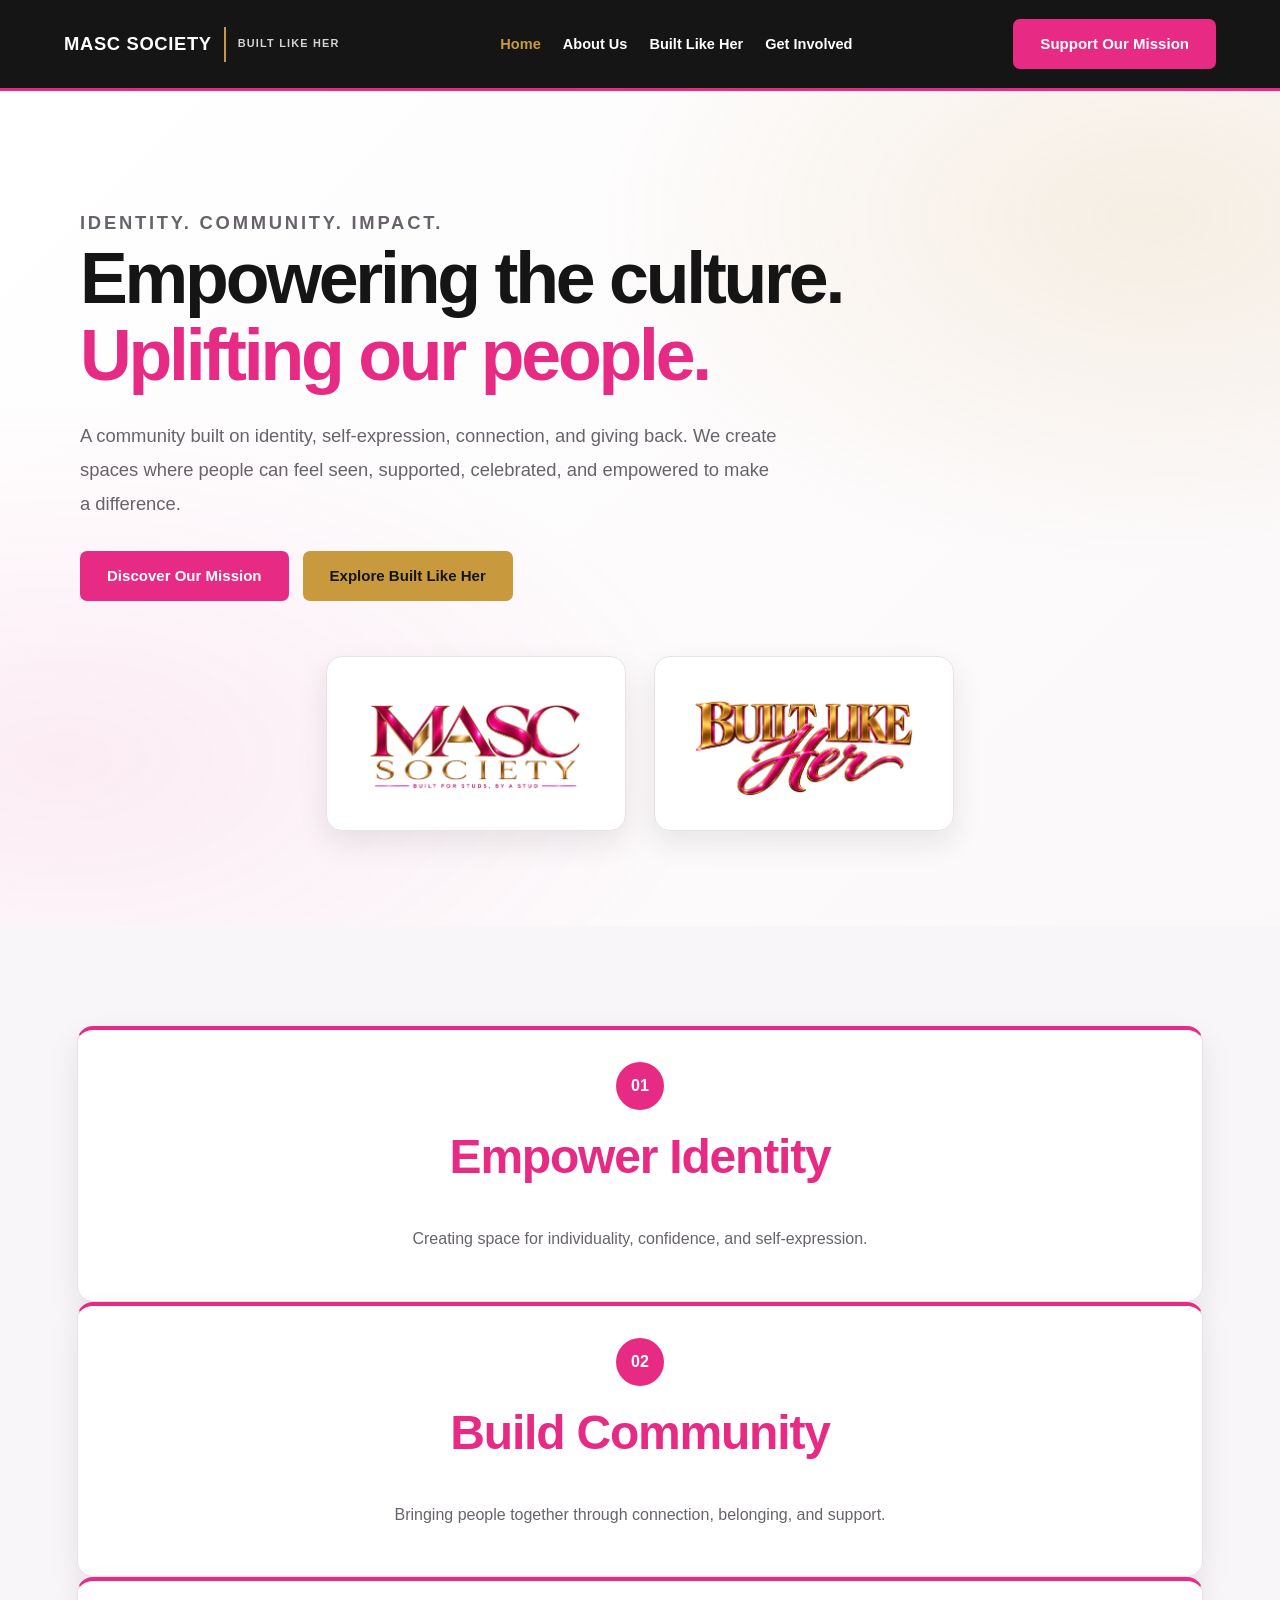
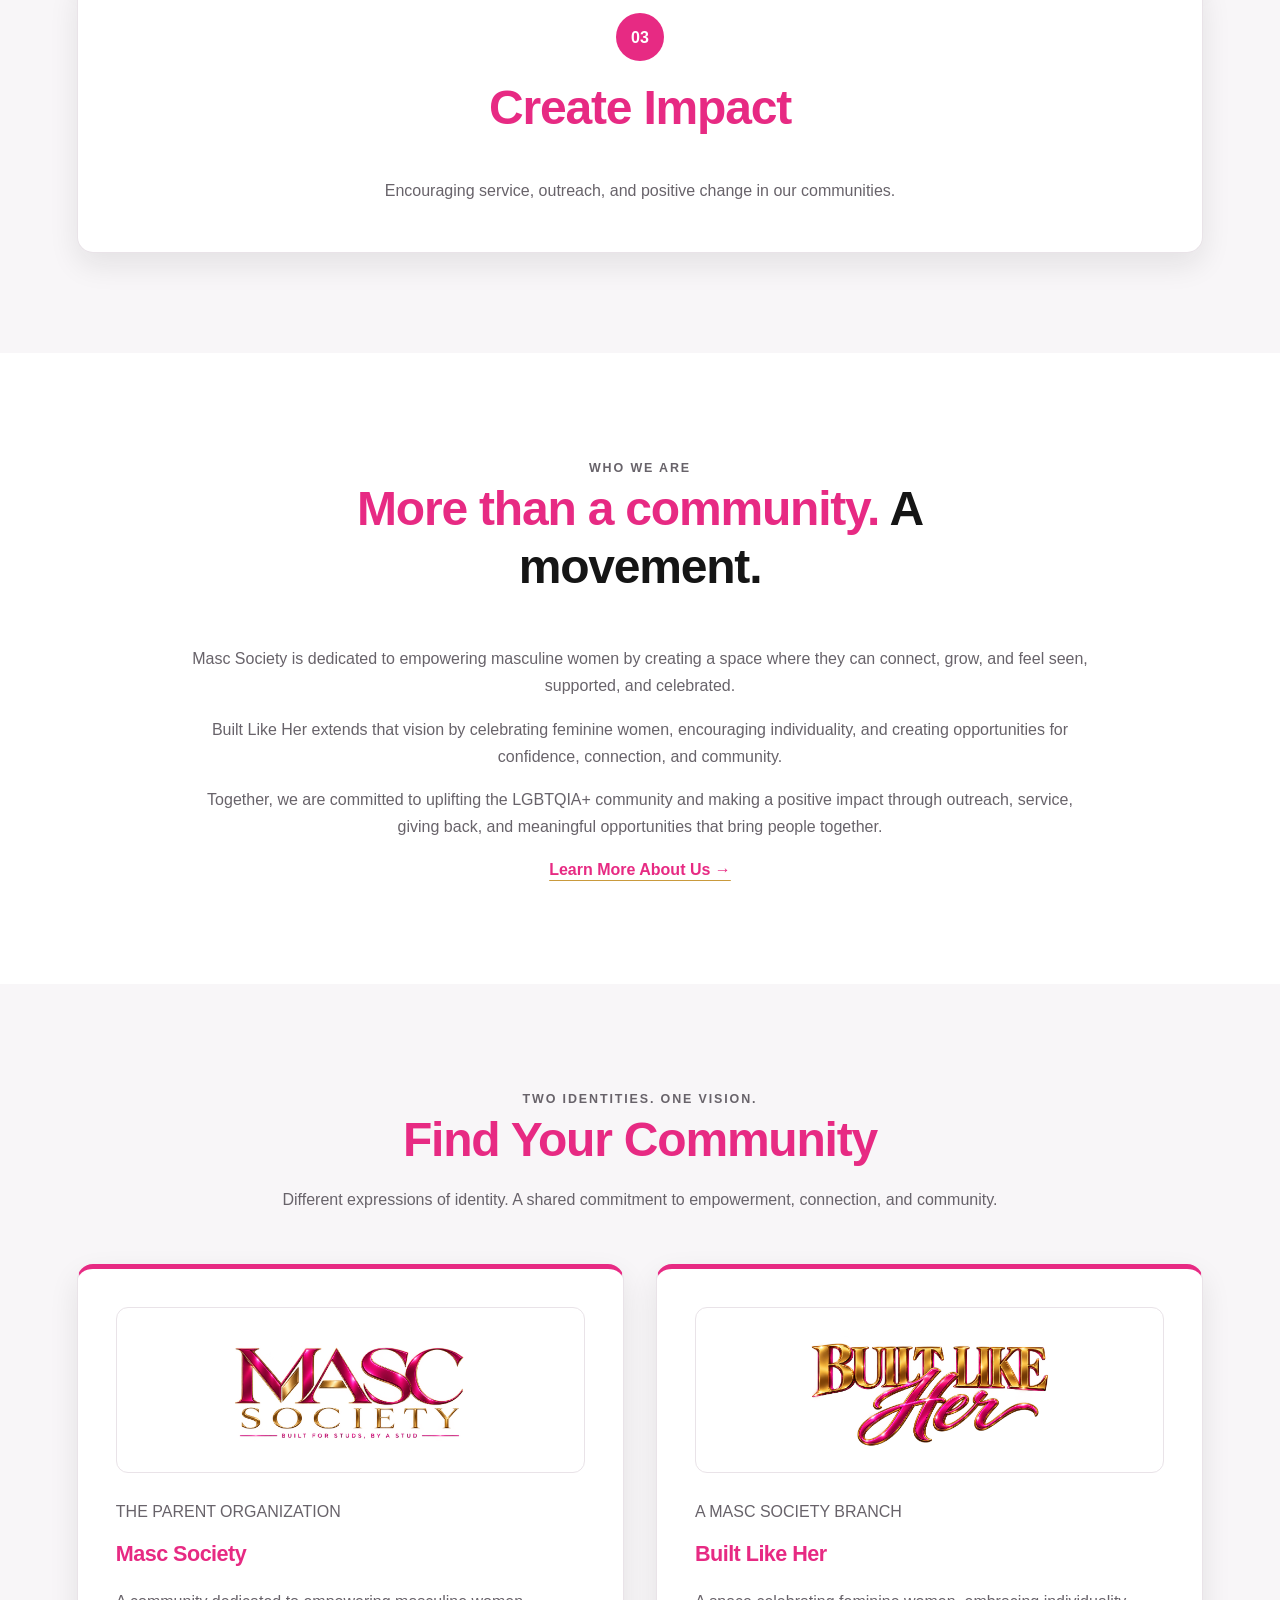
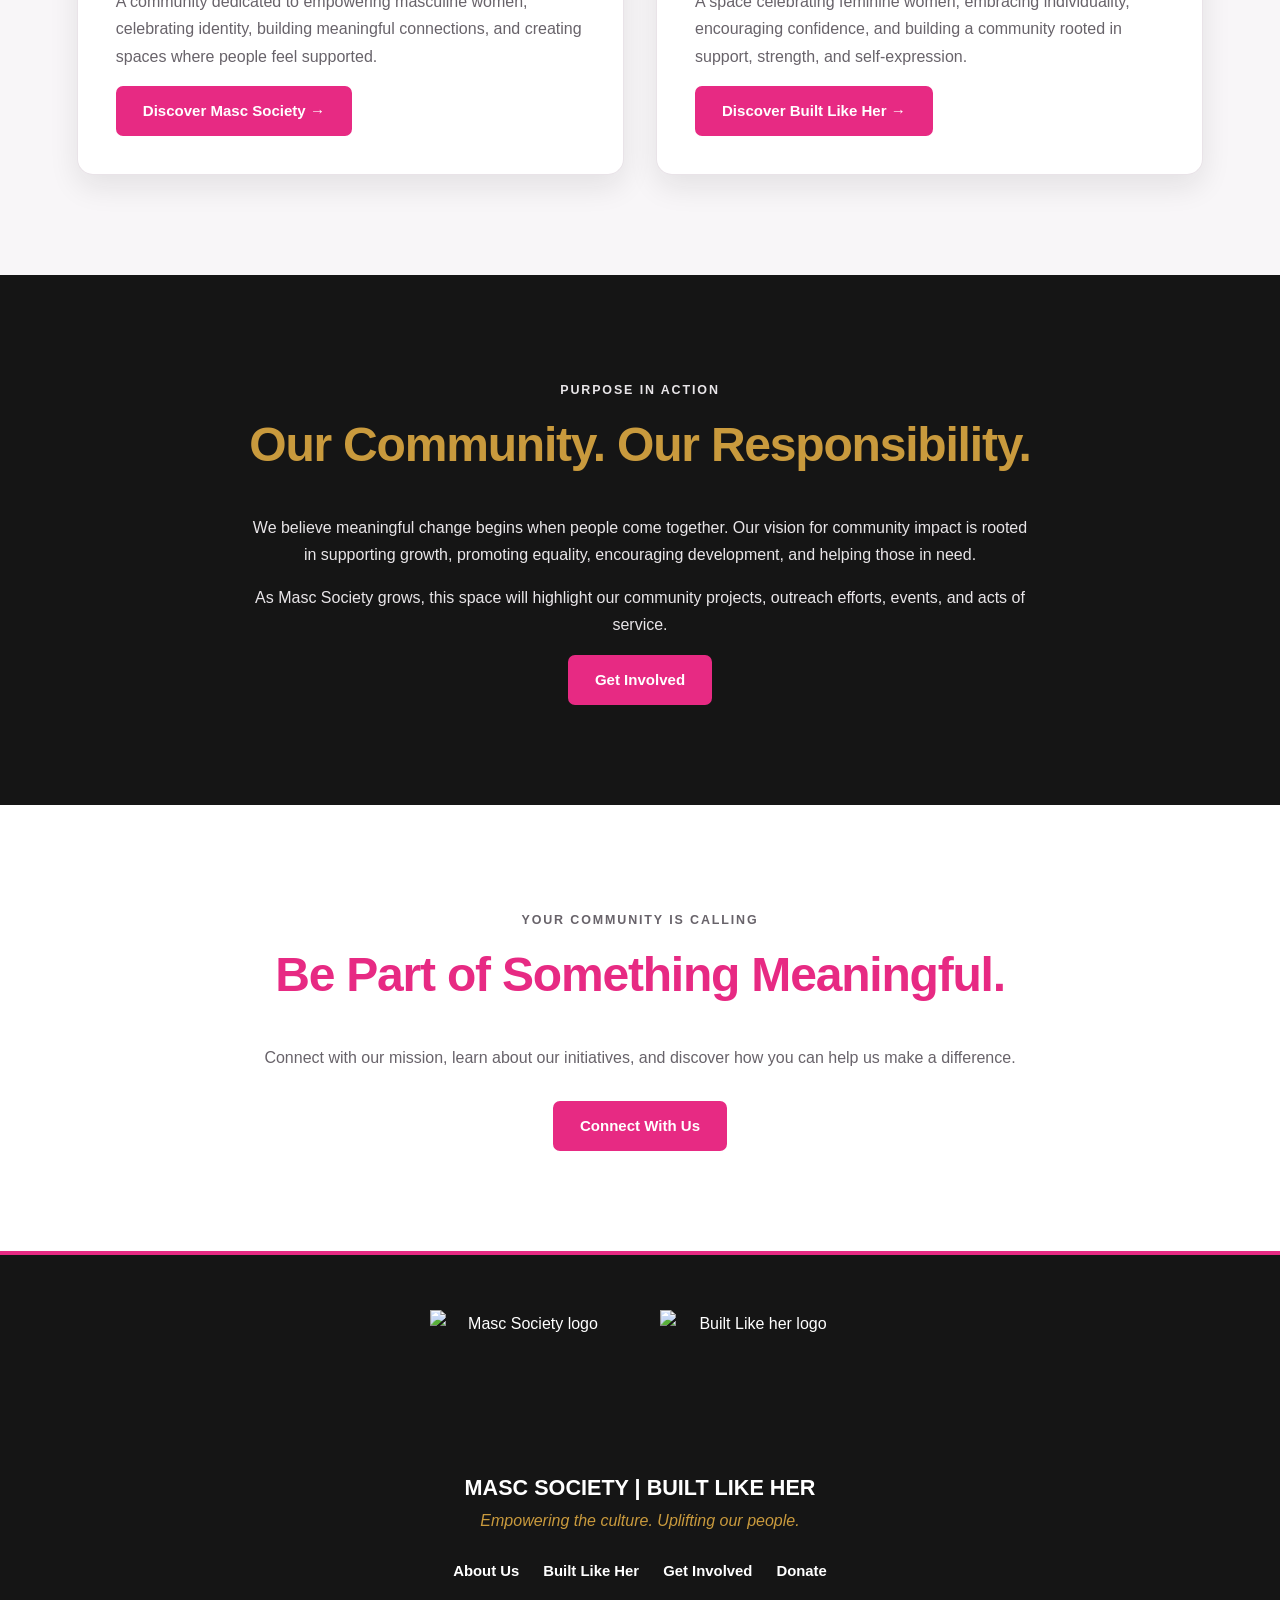
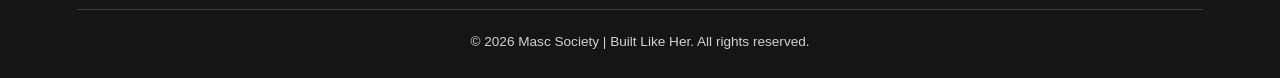
==== commit fef7a0e7: "Add files via upload" ====
--- a/index.html
+++ b/index.html
@@ -295,6 +295,22 @@
     <!-- FOOTER -->
     <footer class="site-footer">
 
+      <div class="footer-logos">
+
+        <img
+          src="images/image3.png"
+          alt="Masc Society logo"
+          loading="lazy"
+        >
+
+        <img
+          src="images/image2.png"
+          alt="Built Like her logo"
+          loading="lazy"
+        >
+
+      </div>
+
       <a href="index.html" class="footer-brand">
         MASC SOCIETY
         <span>| BUILT LIKE HER</span>
--- a/styles.css
+++ b/styles.css
@@ -1,1815 +1,1652 @@
-/* ==================================================
-   MASC SOCIETY | BUILT LIKE HER
-   Unified Responsive Website Styles
-   Pink • Gold • Black • White
-================================================== */
-
-/* 1. BRAND VARIABLES */
-
-:root {
-  --masc-pink: #E72A83;
-  --masc-pink-dark: #C91D6D;
-  --masc-gold: #C99A3D;
-  --masc-gold-dark: #AD812E;
-  --masc-black: #151515;
-  --masc-white: #FFFFFF;
-  --masc-light: #F8F6F8;
-  --masc-muted: #68636A;
-  --masc-border: #E9E3E8;
-  --masc-shadow: 0 12px 30px rgba(21, 21, 21, 0.07);
-  --masc-shadow-hover: 0 18px 38px rgba(21, 21, 21, 0.12);
-  --masc-radius: 14px;
-  --masc-transition: 0.25s ease;
-}
-
-/* 2. GLOBAL RESET */
-
-* {
-  box-sizing: border-box;
-}
-
-html {
-  scroll-behavior: smooth;
-  scroll-padding-top: 100px;
-}
-
-body {
-  margin: 0;
-  background: var(--masc-white);
-  color: var(--masc-black);
-  font-family: Arial, Helvetica, sans-serif;
-  font-size: 16px;
-  line-height: 1.7;
-  overflow-wrap: break-word;
-}
-
-img {
-  display: block;
-  max-width: 100%;
-  height: auto;
-}
-
-a {
-  color: var(--masc-pink);
-  text-decoration: none;
-  transition: color var(--masc-transition);
-}
-
-a:hover {
-  color: var(--masc-gold-dark);
-}
-
-button,
-input,
-select,
-textarea {
-  font: inherit;
-}
-
-h1,
-h2,
-h3,
-h4 {
-  margin-top: 0;
-  line-height: 1.2;
-  letter-spacing: -0.025em;
-  overflow-wrap: break-word;
-}
-
-h1 {
-  font-size: clamp(2.5rem, 5.5vw, 4.8rem);
-  font-weight: 800;
-}
-
-h2 {
-  font-size: clamp(1.9rem, 3.8vw, 3rem);
-  font-weight: 800;
-}
-
-h3 {
-  font-size: 1.3rem;
-  font-weight: 750;
-}
-
-p {
-  margin-top: 0;
-}
-
-section {
-  scroll-margin-top: 100px;
-}
-
-::selection {
-  color: var(--masc-white);
-  background: var(--masc-pink);
-}
-
-:focus-visible {
-  outline: 3px solid var(--masc-gold);
-  outline-offset: 4px;
-}
-
-/* 3. SHARED SECTION STYLES */
-
-.section-padding {
-  padding: 90px 6%;
-}
-
-.section-intro,
-.section-heading {
-  max-width: 780px;
-  margin: 0 auto 45px;
-  text-align: center;
-}
-
-.section-intro h2,
-.section-heading h2 {
-  margin-bottom: 18px;
-  color: var(--masc-black);
-}
-
-.section-intro h2 span,
-.section-heading h2 span {
-  color: var(--masc-pink);
-}
-
-.section-intro p,
-.section-heading p {
-  max-width: 720px;
-  margin: 0 auto;
-  color: var(--masc-muted);
-}
-
-.eyebrow {
-  display: inline-block;
-  margin-bottom: 17px;
-  color: var(--masc-pink);
-  font-size: 0.78rem;
-  font-weight: 800;
-  letter-spacing: 0.15em;
-  line-height: 1.5;
-  text-transform: uppercase;
-}
-
-.text-link {
-  display: inline-block;
-  color: var(--masc-pink);
-  font-weight: 750;
-  text-decoration: underline;
-  text-decoration-color: var(--masc-gold);
-  text-underline-offset: 5px;
-}
-
-.text-link:hover {
-  color: var(--masc-gold-dark);
-}
-
-/* 4. BUTTONS */
-
-.hero-actions {
-  display: flex;
-  align-items: center;
-  justify-content: flex-start;
-  flex-wrap: wrap;
-  gap: 14px;
-  margin-top: 30px;
-}
-
-.hero-button,
-.secondary-button,
-.nav-button,
-.branch-link,
-button[type="submit"] {
-  display: inline-flex;
-  align-items: center;
-  justify-content: center;
-  min-height: 50px;
-  padding: 13px 25px;
-  border: 2px solid transparent;
-  border-radius: 6px;
-  font-size: 0.94rem;
-  font-weight: 750;
-  line-height: 1.3;
-  text-align: center;
-  cursor: pointer;
-  transition:
-    background var(--masc-transition),
-    color var(--masc-transition),
-    border-color var(--masc-transition),
-    box-shadow var(--masc-transition),
-    transform var(--masc-transition);
-}
-
-.hero-button,
-.nav-button,
-.branch-link,
-button[type="submit"] {
-  background: var(--masc-pink);
-  border-color: var(--masc-pink);
-  color: var(--masc-white);
-}
-
-.hero-button:hover,
-.nav-button:hover,
-.branch-link:hover,
-button[type="submit"]:hover {
-  background: var(--masc-pink-dark);
-  border-color: var(--masc-pink-dark);
-  color: var(--masc-white);
-  box-shadow: 0 7px 18px rgba(231, 42, 131, 0.2);
-  transform: translateY(-2px);
-}
-
-.secondary-button {
-  background: var(--masc-gold);
-  border-color: var(--masc-gold);
-  color: var(--masc-black);
-}
-
-.secondary-button:hover {
-  background: var(--masc-gold-dark);
-  border-color: var(--masc-gold-dark);
-  color: var(--masc-black);
-  box-shadow: 0 7px 18px rgba(201, 154, 61, 0.22);
-  transform: translateY(-2px);
-}
-
-.hero-actions .hero-button,
-.hero-actions .secondary-button {
-  min-width: 190px;
-  min-height: 50px;
-}
-
-/* 5. HEADER & NAVIGATION */
-
-.site-header {
-  position: relative;
-  z-index: 10;
-  width: 100%;
-  background: var(--masc-black);
-  color: var(--masc-white);
-  border-bottom: 3px solid var(--masc-pink);
-}
-
-.navbar {
-  display: flex;
-  align-items: center;
-  justify-content: space-between;
-  gap: 28px;
-  width: 100%;
-  max-width: 1440px;
-  min-height: 88px;
-  margin: 0 auto;
-  padding: 15px 5%;
-}
-
-.brand {
-  display: flex;
-  align-items: center;
-  gap: 12px;
-  flex-shrink: 0;
-  color: var(--masc-white);
-  font-size: 1.15rem;
-  font-weight: 800;
-}
-
-.brand:hover {
-  color: var(--masc-white);
-}
-
-.brand-name {
-  color: var(--masc-white);
-  font-weight: 800;
-  letter-spacing: 0.035em;
-}
-
-.brand-divider {
-  width: 2px;
-  height: 35px;
-  background: var(--masc-gold);
-}
-
-.brand-subtitle {
-  display: block;
-  color: #D7D2D7;
-  font-size: 0.68rem;
-  font-weight: 600;
-  letter-spacing: 0.11em;
-  line-height: 1.4;
-  text-transform: uppercase;
-}
-
-.nav-links {
-  display: flex;
-  align-items: center;
-  justify-content: flex-end;
-  flex-wrap: wrap;
-  gap: 22px;
-}
-
-.nav-links a {
-  color: var(--masc-white);
-  font-size: 0.91rem;
-  font-weight: 650;
-  transition: color var(--masc-transition);
-}
-
-.nav-links a:hover,
-.nav-links a[aria-current="page"] {
-  color: var(--masc-gold);
-}
-
-.nav-links .nav-button {
-  min-height: 42px;
-  padding: 10px 17px;
-  color: var(--masc-white);
-}
-
-/* 6. SHARED HERO DESIGN */
-
-.hero,
-.about-hero,
-.built-hero,
-.contact-hero {
-  position: relative;
-  overflow: hidden;
-  padding: 105px 6%;
-  background:
-    radial-gradient(
-      ellipse at 90% 15%,
-      rgba(201, 154, 61, 0.13),
-      transparent 35%
-    ),
-    radial-gradient(
-      ellipse at 5% 80%,
-      rgba(231, 42, 131, 0.08),
-      transparent 38%
-    ),
-    linear-gradient(135deg, #FFFFFF 0%, #FBF8FA 100%);
-  text-align: left;
-}
-
-.hero-content,
-.about-hero-content,
-.built-hero-content {
-  position: relative;
-  z-index: 1;
-  width: 100%;
-  max-width: 1120px;
-  margin: 0 auto;
-}
-
-.hero h1,
-.about-hero h1,
-.built-hero h1,
-.contact-hero h1 {
-  max-width: 850px;
-  margin: 0 0 24px;
-  color: var(--masc-black);
-  font-size: clamp(2.6rem, 5.6vw, 4.8rem);
-  font-weight: 800;
-  letter-spacing: -0.045em;
-  line-height: 1.08;
-}
-
-.hero h1 span,
-.about-hero h1 span,
-.built-hero h1 span,
-.contact-hero h1 span,
-.hero .highlight {
-  color: var(--masc-pink);
-}
-
-.hero p,
-.about-hero p,
-.built-hero p,
-.contact-hero p {
-  max-width: 700px;
-  margin: 0;
-  color: var(--masc-muted);
-  font-size: clamp(1rem, 1.8vw, 1.15rem);
-  line-height: 1.85;
-}
-
-/* ==================================================
-   7. HOMEPAGE
-   KEEP THE EXISTING HOMEPAGE DESIGN
-================================================== */
-
-body:has(main > .hero) main {
-  background: var(--masc-white);
-}
-
-body:has(main > .hero) .hero {
-  padding-top: 115px;
-  padding-bottom: 95px;
-  background:
-    radial-gradient(
-      ellipse at 90% 15%,
-      rgba(201, 154, 61, 0.13),
-      transparent 35%
-    ),
-    radial-gradient(
-      ellipse at 5% 80%,
-      rgba(231, 42, 131, 0.08),
-      transparent 38%
-    ),
-    linear-gradient(135deg, #FFFFFF 0%, #FBF8FA 100%);
-  text-align: left;
-}
-
-body:has(main > .hero) .hero-content {
-  max-width: 1120px;
-}
-
-body:has(main > .hero) .hero h1 {
-  max-width: 850px;
-  margin-left: 0;
-  margin-right: 0;
-  color: var(--masc-black);
-}
-
-body:has(main > .hero) .hero h1 span,
-body:has(main > .hero) .hero .highlight {
-  color: var(--masc-pink);
-}
-
-body:has(main > .hero) .hero p {
-  max-width: 700px;
-  margin-left: 0;
-  margin-right: 0;
-  color: var(--masc-muted);
-}
-
-body:has(main > .hero) .hero-actions {
-  justify-content: flex-start;
-}
-
-body:has(main > .hero) .hero-logos {
-  display: flex;
-  align-items: stretch;
-  justify-content: center;
-  flex-wrap: wrap;
-  gap: 24px;
-  max-width: 900px;
-  margin: 55px auto 0;
-}
-
-body:has(main > .hero) .logo-card {
-  display: flex;
-  align-items: center;
-  justify-content: center;
-  width: min(230px, 100%);
-  min-height: 145px;
-  padding: 24px;
-  overflow: hidden;
-  background: var(--masc-white);
-  border: 1px solid var(--masc-border);
-  border-radius: var(--masc-radius);
-  box-shadow: var(--masc-shadow);
-  transition:
-    transform var(--masc-transition),
-    box-shadow var(--masc-transition);
-}
-
-body:has(main > .hero) .logo-card:hover {
-  transform: translateY(-4px);
-  box-shadow: var(--masc-shadow-hover);
-}
-
-body:has(main > .hero) .logo-card img {
-  width: 100%;
-  max-width: 180px;
-  max-height: 100px;
-  margin: auto;
-  object-fit: contain;
-}
-
-body:has(main > .hero) .values {
-  padding: 90px 6%;
-  background: var(--masc-light);
-  text-align: center;
-}
-
-body:has(main > .hero) .values h2 {
-  color: var(--masc-black);
-}
-
-body:has(main > .hero) .values h2 span {
-  color: var(--masc-pink);
-}
-
-body:has(main > .hero) .value-item {
-  padding: 25px;
-  background: var(--masc-white);
-  border: 1px solid var(--masc-border);
-  border-radius: var(--masc-radius);
-  box-shadow: var(--masc-shadow);
-}
-
-body:has(main > .hero) .value-item h3 {
-  color: var(--masc-pink);
-}
-
-body:has(main > .hero) .value-item p {
-  color: var(--masc-muted);
-}
-
-body:has(main > .hero) .value-number {
-  display: inline-flex;
-  align-items: center;
-  justify-content: center;
-  width: 44px;
-  height: 44px;
-  margin-bottom: 16px;
-  border-radius: 50%;
-  background: var(--masc-pink);
-  color: var(--masc-white);
-  font-weight: 800;
-}
-
-body:has(main > .hero) .mission {
-  padding: 90px 6%;
-  background: var(--masc-white);
-  text-align: center;
-}
-
-body:has(main > .hero) .mission h2 {
-  color: var(--masc-black);
-}
-
-body:has(main > .hero) .mission h2 span {
-  color: var(--masc-pink);
-}
-
-body:has(main > .hero) .mission p {
-  color: var(--masc-muted);
-}
-
-body:has(main > .hero) .mission-content {
-  max-width: 850px;
-  margin: 0 auto;
-}
-
-body:has(main > .hero) .branches {
-  padding: 90px 6%;
-  background: var(--masc-light);
-  text-align: center;
-}
-
-body:has(main > .hero) .branches h2 {
-  color: var(--masc-black);
-}
-
-body:has(main > .hero) .branches h2 span {
-  color: var(--masc-pink);
-}
-
-body:has(main > .hero) .branches p {
-  color: var(--masc-muted);
-}
-
-body:has(main > .hero) .branch-grid {
-  display: grid;
-  grid-template-columns: repeat(2, minmax(0, 1fr));
-  gap: 28px;
-  max-width: 1050px;
-  margin: 42px auto 0;
-  text-align: left;
-}
-
-body:has(main > .hero) .branch-card {
-  display: flex;
-  flex-direction: column;
-  align-items: flex-start;
-  padding: 32px;
-  background: var(--masc-white);
-  border: 1px solid var(--masc-border);
-  border-top: 4px solid var(--masc-pink);
-  border-radius: var(--masc-radius);
-  box-shadow: var(--masc-shadow);
-  transition:
-    transform var(--masc-transition),
-    box-shadow var(--masc-transition);
-}
-
-body:has(main > .hero) .branch-card:hover {
-  transform: translateY(-5px);
-  box-shadow: var(--masc-shadow-hover);
-}
-
-body:has(main > .hero) .branch-card h3 {
-  color: var(--masc-pink);
-}
-
-body:has(main > .hero) .branch-card p {
-  color: var(--masc-muted);
-}
-
-body:has(main > .hero) .branch-logo {
-  display: flex;
-  align-items: center;
-  justify-content: center;
-  width: 100%;
-  min-height: 140px;
-  margin-bottom: 22px;
-  padding: 16px;
-  overflow: hidden;
-  background: var(--masc-white);
-  border: 1px solid var(--masc-border);
-  border-radius: 10px;
-}
-
-body:has(main > .hero) .branch-logo img {
-  width: 100%;
-  max-width: 200px;
-  max-height: 120px;
-  margin: auto;
-  object-fit: contain;
-}
-
-body:has(main > .hero) .branch-link {
-  margin-top: auto;
-  padding-top: 12px;
-}
-
-/* IMPORTANT: Homepage impact section stays black */
-
-body:has(main > .hero) .impact {
-  padding: 90px 6%;
-  background: var(--masc-black);
-  color: var(--masc-white);
-  text-align: center;
-}
-
-body:has(main > .hero) .impact h2 {
-  color: var(--masc-gold);
-}
-
-body:has(main > .hero) .impact p {
-  max-width: 780px;
-  margin-left: auto;
-  margin-right: auto;
-  color: #E8E5E8;
-}
-
-body:has(main > .hero) .join-section {
-  padding: 90px 6%;
-  background: var(--masc-white);
-  text-align: center;
-}
-
-body:has(main > .hero) .join-section h2 {
-  color: var(--masc-black);
-}
-
-body:has(main > .hero) .join-section h2 span {
-  color: var(--masc-pink);
-}
-
-body:has(main > .hero) .join-section p {
-  max-width: 760px;
-  margin-left: auto;
-  margin-right: auto;
-  color: var(--masc-muted);
-}
-
-/* ==================================================
-   8. ABOUT US PAGE
-================================================== */
-
-.about-page main {
-  background: var(--masc-white);
-}
-
-.about-page .about-hero {
-  padding-top: 115px;
-  padding-bottom: 95px;
-}
-
-.about-page .about-hero h1,
-.about-page .about-hero p {
-  margin-left: 0;
-  margin-right: 0;
-}
-
-.about-page .about-hero .hero-actions {
-  justify-content: flex-start;
-}
-
-.about-page .about-story {
-  background: var(--masc-white);
-}
-
-.about-page .story-content {
-  max-width: 900px;
-  margin: 0 auto;
-}
-
-.about-page .story-content p {
-  color: var(--masc-muted);
-}
-
-.about-page .about-purpose {
-  background: var(--masc-light);
-}
-
-.about-page .purpose-content {
-  max-width: 900px;
-  margin: 0 auto;
-  text-align: center;
-}
-
-.about-page .purpose-content h2 {
-  color: var(--masc-black);
-}
-
-.about-page .purpose-content h2 span {
-  color: var(--masc-pink);
-}
-
-.about-page .purpose-content p {
-  color: var(--masc-muted);
-}
-
-.about-page .about-values {
-  background: var(--masc-white);
-}
-
-.about-page .values-grid {
-  display: grid;
-  grid-template-columns: repeat(3, minmax(0, 1fr));
-  gap: 24px;
-  max-width: 1150px;
-  margin: 0 auto;
-}
-
-.about-page .value-card {
-  padding: 30px;
-  background: var(--masc-white);
-  border: 1px solid var(--masc-border);
-  border-top: 3px solid var(--masc-pink);
-  border-radius: var(--masc-radius);
-  box-shadow: var(--masc-shadow);
-  transition:
-    transform var(--masc-transition),
-    box-shadow var(--masc-transition);
-}
-
-.about-page .value-card:hover {
-  transform: translateY(-5px);
-  box-shadow: var(--masc-shadow-hover);
-}
-
-.about-page .value-number {
-  display: inline-flex;
-  align-items: center;
-  justify-content: center;
-  width: 44px;
-  height: 44px;
-  margin-bottom: 18px;
-  border-radius: 50%;
-  background: var(--masc-pink);
-  color: var(--masc-white);
-  font-weight: 800;
-}
-
-.about-page .value-card h3,
-.about-page .branch-card h3 {
-  color: var(--masc-pink);
-}
-
-.about-page .value-card p,
-.about-page .branch-card p {
-  color: var(--masc-muted);
-}
-
-.about-page .about-branches {
-  background: var(--masc-light);
-}
-
-.about-page .about-branches .branch-grid {
-  display: grid;
-  grid-template-columns: repeat(2, minmax(0, 1fr));
-  gap: 28px;
-  max-width: 1050px;
-  margin: 0 auto;
-}
-
-.about-page .branch-card {
-  display: flex;
-  flex-direction: column;
-  align-items: flex-start;
-  padding: 30px;
-  background: var(--masc-white);
-  border: 1px solid var(--masc-border);
-  border-top: 4px solid var(--masc-pink);
-  border-radius: var(--masc-radius);
-  box-shadow: var(--masc-shadow);
-  transition:
-    transform var(--masc-transition),
-    box-shadow var(--masc-transition);
-}
-
-.about-page .branch-card:hover {
-  transform: translateY(-5px);
-  box-shadow: var(--masc-shadow-hover);
-}
-
-.about-page .branch-logo {
-  display: flex;
-  align-items: center;
-  justify-content: center;
-  width: 100%;
-  min-height: 140px;
-  margin-bottom: 22px;
-  padding: 16px;
-  overflow: hidden;
-  background: var(--masc-white);
-  border: 1px solid var(--masc-border);
-  border-radius: 10px;
-}
-
-.about-page .branch-logo img {
-  width: 100%;
-  max-width: 200px;
-  max-height: 120px;
-  margin: auto;
-  object-fit: contain;
-}
-
-.about-page .branch-link {
-  margin-top: auto;
-}
-
-/* LIGHT ABOUT PAGE CALL TO ACTION */
-
-.about-page .about-cta {
-  padding: 62px 6%;
-  background:
-    radial-gradient(
-      ellipse at 90% 10%,
-      rgba(201, 154, 61, 0.13),
-      transparent 40%
-    ),
-    linear-gradient(135deg, #FFFFFF 0%, #FBF4F8 100%);
-  border-top: 1px solid var(--masc-border);
-  color: var(--masc-black);
-  text-align: center;
-}
-
-.about-page .about-cta h2 {
-  margin-bottom: 18px;
-  color: var(--masc-black);
-}
-
-.about-page .about-cta h2 span {
-  color: var(--masc-pink);
-}
-
-.about-page .about-cta p {
-  max-width: 740px;
-  margin: 0 auto 25px;
-  color: var(--masc-muted);
-}
-
-.about-page .about-cta .hero-actions {
-  justify-content: center;
-}
-
-/* ==================================================
-   9. BUILT LIKE HER PAGE
-================================================== */
-
-.built-like-her-page main {
-  background: var(--masc-white);
-}
-
-.built-like-her-page .built-hero {
-  padding-top: 115px;
-  padding-bottom: 95px;
-}
-
-.built-like-her-page .built-hero h1,
-.built-like-her-page .built-hero p {
-  margin-left: 0;
-  margin-right: 0;
-}
-
-.built-like-her-page .built-hero .hero-actions {
-  justify-content: flex-start;
-}
-
-.built-like-her-page .built-hero-logo {
-  display: flex;
-  align-items: center;
-  justify-content: center;
-  width: min(280px, 100%);
-  min-height: 175px;
-  margin: 38px 0 0;
-  padding: 20px;
-  overflow: hidden;
-  background: var(--masc-white);
-  border: 1px solid var(--masc-border);
-  border-radius: var(--masc-radius);
-  box-shadow: var(--masc-shadow);
-}
-
-.built-like-her-page .built-hero-logo img {
-  width: 100%;
-  max-width: 230px;
-  max-height: 140px;
-  margin: auto;
-  object-fit: contain;
-}
-
-.built-like-her-page .built-statement {
-  padding: 38px 6%;
-  background: var(--masc-pink);
-  color: var(--masc-white);
-  text-align: center;
-}
-
-.built-like-her-page .built-statement p {
-  max-width: 900px;
-  margin: 0 auto;
-  color: var(--masc-white);
-  font-size: clamp(1.2rem, 2.4vw, 1.7rem);
-  font-weight: 750;
-}
-
-.built-like-her-page .built-mission {
-  background: var(--masc-white);
-}
-
-.built-like-her-page .built-mission-content {
-  max-width: 900px;
-  margin: 0 auto;
-  text-align: center;
-}
-
-.built-like-her-page .built-mission-content h2,
-.built-like-her-page .built-impact-content h2 {
-  color: var(--masc-black);
-}
-
-.built-like-her-page .built-mission-content h2 span,
-.built-like-her-page .built-impact-content h2 span {
-  color: var(--masc-pink);
-}
-
-.built-like-her-page .built-mission-content p,
-.built-like-her-page .built-impact-content p {
-  color: var(--masc-muted);
-}
-
-.built-like-her-page .built-values {
-  background: var(--masc-light);
-}
-
-.built-like-her-page .built-values-grid {
-  display: grid;
-  grid-template-columns: repeat(3, minmax(0, 1fr));
-  gap: 24px;
-  max-width: 1150px;
-  margin: 0 auto;
-}
-
-.built-like-her-page .built-value-card {
-  padding: 30px;
-  background: var(--masc-white);
-  border: 1px solid var(--masc-border);
-  border-top: 3px solid var(--masc-pink);
-  border-radius: var(--masc-radius);
-  box-shadow: var(--masc-shadow);
-  transition:
-    transform var(--masc-transition),
-    box-shadow var(--masc-transition);
-}
-
-.built-like-her-page .built-value-card:hover {
-  transform: translateY(-5px);
-  box-shadow: var(--masc-shadow-hover);
-}
-
-.built-like-her-page .built-value-card h3 {
-  color: var(--masc-pink);
-}
-
-.built-like-her-page .built-value-card p {
-  color: var(--masc-muted);
-}
-
-/* LIGHTER IMPACT SECTION */
-
-.built-like-her-page .built-impact {
-  padding: 70px 6%;
-  background: var(--masc-light);
-}
-
-.built-like-her-page .built-impact-content {
-  max-width: 900px;
-  margin: 0 auto;
-  text-align: center;
-}
-
-.built-like-her-page .built-impact-content h2 {
-  color: var(--masc-black);
-}
-
-.built-like-her-page .built-impact-content h2 span {
-  color: var(--masc-pink);
-}
-
-.built-like-her-page .built-impact-content p {
-  color: var(--masc-muted);
-}
-
-.built-like-her-page .parent-organization {
-  display: flex;
-  align-items: center;
-  justify-content: center;
-  flex-wrap: wrap;
-  gap: 24px;
-  max-width: 850px;
-  margin: 35px auto 0;
-  padding: 25px;
-  background: var(--masc-white);
-  border: 1px solid var(--masc-border);
-  border-radius: var(--masc-radius);
-  box-shadow: var(--masc-shadow);
-}
-
-.built-like-her-page .parent-logo {
-  display: flex;
-  align-items: center;
-  justify-content: center;
-  width: 160px;
-  min-height: 105px;
-  padding: 12px;
-  background: var(--masc-white);
-  border: 1px solid var(--masc-border);
-  border-radius: 10px;
-}
-
-.built-like-her-page .parent-logo img {
-  width: 100%;
-  max-width: 135px;
-  max-height: 85px;
-  margin: auto;
-  object-fit: contain;
-}
-
-/* LIGHT BUILT LIKE HER CALL TO ACTION */
-
-.built-like-her-page .built-cta {
-  padding: 62px 6%;
-  background:
-    radial-gradient(
-      ellipse at 10% 90%,
-      rgba(231, 42, 131, 0.08),
-      transparent 38%
-    ),
-    radial-gradient(
-      ellipse at 90% 10%,
-      rgba(201, 154, 61, 0.13),
-      transparent 40%
-    ),
-    linear-gradient(135deg, #FFFFFF 0%, #FBF4F8 100%);
-  border-top: 1px solid var(--masc-border);
-  color: var(--masc-black);
-  text-align: center;
-}
-
-.built-like-her-page .built-cta h2 {
-  margin-bottom: 18px;
-  color: var(--masc-black);
-}
-
-.built-like-her-page .built-cta h2 span {
-  color: var(--masc-pink);
-}
-
-.built-like-her-page .built-cta p {
-  max-width: 740px;
-  margin: 0 auto 25px;
-  color: var(--masc-muted);
-}
-
-.built-like-her-page .built-cta .hero-actions {
-  justify-content: center;
-}
-
-/* ==================================================
-   10. CONTACT PAGE
-   PRESERVE EXISTING CONTACT DESIGN
-================================================== */
-
-.contact-page main {
-  background: var(--masc-white);
-}
-
-.contact-page .contact-hero {
-  padding-top: 115px;
-  padding-bottom: 95px;
-}
-
-.contact-page .contact-hero h1,
-.contact-page .contact-hero p {
-  margin-left: 0;
-  margin-right: 0;
-}
-
-.contact-page .contact-hero .hero-actions {
-  justify-content: flex-start;
-}
-
-.contact-page .requirements-section {
-  background: var(--masc-light);
-}
-
-.contact-page .requirements-list {
-  display: grid;
-  grid-template-columns: repeat(2, minmax(0, 1fr));
-  gap: 24px;
-  max-width: 1100px;
-  margin: 0 auto;
-}
-
-.contact-page .requirement-card {
-  padding: 28px;
-  background: var(--masc-white);
-  border: 1px solid var(--masc-border);
-  border-left: 4px solid var(--masc-pink);
-  border-radius: var(--masc-radius);
-  box-shadow: var(--masc-shadow);
-  transition:
-    transform var(--masc-transition),
-    box-shadow var(--masc-transition);
-}
-
-.contact-page .requirement-card:hover {
-  transform: translateY(-4px);
-  box-shadow: var(--masc-shadow-hover);
-}
-
-.contact-page .requirement-card h3 {
-  color: var(--masc-pink);
-}
-
-.contact-page .requirement-card p {
-  color: var(--masc-muted);
-}
-
-.contact-page .community-standard {
-  max-width: 900px;
-  margin: 38px auto 0;
-  padding: 30px;
-  background: var(--masc-black);
-  border-radius: var(--masc-radius);
-  color: var(--masc-white);
-  text-align: center;
-}
-
-.contact-page .community-standard h3 {
-  color: var(--masc-gold);
-}
-
-.contact-page .standard-words {
-  color: var(--masc-white);
-}
-
-.contact-page .membership-section {
-  background: var(--masc-white);
-}
-
-.contact-page .membership-form,
-.contact-page .contact-form {
-  width: 100%;
-  max-width: 760px;
-  margin: 0 auto;
-  padding: 34px;
-  background: var(--masc-white);
-  border: 1px solid var(--masc-border);
-  border-radius: var(--masc-radius);
-  box-shadow: var(--masc-shadow);
-}
-
-.contact-page .donor-field {
-  display: flex;
-  flex-direction: column;
-  gap: 7px;
-  margin-bottom: 22px;
-}
-
-.contact-page .donor-label,
-.contact-page label {
-  display: block;
-  margin-bottom: 7px;
-  color: var(--masc-black);
-  font-size: 0.94rem;
-  font-weight: 750;
-}
-
-.contact-page input,
-.contact-page select,
-.contact-page textarea {
-  display: block;
-  width: 100%;
-  min-width: 0;
-  padding: 13px 14px;
-  background: var(--masc-white);
-  border: 1px solid #CEC6CD;
-  border-radius: 6px;
-  color: var(--masc-black);
-  outline: none;
-  transition:
-    border-color var(--masc-transition),
-    box-shadow var(--masc-transition);
-}
-
-.contact-page input:focus,
-.contact-page select:focus,
-.contact-page textarea:focus {
-  border-color: var(--masc-pink);
-  box-shadow: 0 0 0 3px rgba(231, 42, 131, 0.12);
-}
-
-.contact-page textarea {
-  min-height: 140px;
-  resize: vertical;
-}
-
-.contact-page input[type="checkbox"],
-.contact-page input[type="radio"] {
-  display: inline-block;
-  width: auto;
-  min-width: auto;
-  margin-right: 8px;
-  accent-color: var(--masc-pink);
-}
-
-.contact-page .form-consent {
-  display: flex;
-  align-items: flex-start;
-  gap: 10px;
-  margin: 20px 0;
-  color: var(--masc-muted);
-  font-size: 0.92rem;
-}
-
-.contact-page .form-consent input {
-  flex: 0 0 auto;
-  margin-top: 7px;
-}
-
-.contact-page button[type="submit"] {
-  width: 100%;
-}
-
-.contact-page .donation-section {
-  background: var(--masc-light);
-}
-
-.contact-page .donation-content {
-  max-width: 900px;
-  margin: 0 auto;
-  text-align: center;
-}
-
-.contact-page .donation-content h2 {
-  color: var(--masc-black);
-}
-
-.contact-page .donation-content h2 span {
-  color: var(--masc-pink);
-}
-
-.contact-page .donation-content p {
-  color: var(--masc-muted);
-}
-
-.contact-page .donation-notice {
-  max-width: 760px;
-  margin: 28px auto 0;
-  padding: 22px;
-  background: var(--masc-white);
-  border-left: 4px solid var(--masc-gold);
-  border-radius: 8px;
-  color: var(--masc-muted);
-  text-align: left;
-}
-
-.contact-page .contact-section {
-  background: var(--masc-white);
-}
-
-.contact-page .contact-information {
-  max-width: 760px;
-  margin: 35px auto 0;
-  padding: 30px;
-  background: var(--masc-light);
-  border: 1px solid var(--masc-border);
-  border-radius: var(--masc-radius);
-  text-align: center;
-}
-
-.contact-page .contact-information h3 {
-  color: var(--masc-pink);
-}
-
-.contact-page .contact-information p {
-  color: var(--masc-muted);
-}
-
-/* ==================================================
-   11. SHARED FOOTER
-================================================== */
-
-.site-footer {
-  padding: 55px 6% 25px;
-  background: var(--masc-black);
-  border-top: 4px solid var(--masc-pink);
-  color: var(--masc-white);
-  text-align: center;
-}
-
-.footer-logos {
-  display: flex;
-  align-items: center;
-  justify-content: center;
-  flex-wrap: wrap;
-  gap: 18px;
-  margin: 0 auto 28px;
-}
-
-.footer-logos img {
-  width: auto;
-  max-width: 105px;
-  max-height: 70px;
-  margin: 0 auto;
-  object-fit: contain;
-}
-
-.footer-brand {
-  margin-bottom: 8px;
-  color: var(--masc-white);
-  font-size: 1.35rem;
-  font-weight: 800;
-}
-
-.tag-line {
-  margin-bottom: 22px;
-  color: var(--masc-gold);
-  font-style: italic;
-}
-
-.footer-links {
-  display: flex;
-  align-items: center;
-  justify-content: center;
-  flex-wrap: wrap;
-  gap: 12px 24px;
-  margin: 25px 0;
-}
-
-.footer-links a {
-  color: var(--masc-white);
-  font-size: 0.93rem;
-  font-weight: 650;
-}
-
-.footer-links a:hover {
-  color: var(--masc-gold);
-}
-
-.copyright {
-  margin: 25px 0 0;
-  padding-top: 20px;
-  border-top: 1px solid rgba(255, 255, 255, 0.17);
-  color: #D4D0D4;
-  font-size: 0.85rem;
-}
-
-/* Compact footer on the two inner pages */
-
-.about-page .site-footer,
-.built-like-her-page .site-footer {
-  padding-top: 32px;
-  padding-bottom: 18px;
-}
-
-.about-page .footer-logos,
-.built-like-her-page .footer-logos {
-  gap: 14px;
-  margin-bottom: 16px;
-}
-
-.about-page .footer-logos img,
-.built-like-her-page .footer-logos img {
-  max-width: 82px;
-  max-height: 55px;
-}
-
-/* ==================================================
-   12. TABLET RESPONSIVENESS
-================================================== */
-
-@media (max-width: 950px) {
-  .navbar {
-    flex-direction: column;
-    justify-content: center;
-    gap: 16px;
-    padding-top: 20px;
-    padding-bottom: 20px;
-  }
-
-  .nav-links {
-    justify-content: center;
-    gap: 14px 20px;
-  }
-
-  .section-padding {
-    padding: 75px 5%;
-  }
-
-  body:has(main > .hero) .hero {
-    padding-top: 90px;
-  }
-
-  .about-page .values-grid,
-  .built-like-her-page .built-values-grid {
-    grid-template-columns: repeat(2, minmax(0, 1fr));
-  }
-}
-
-/* ==================================================
-   13. MOBILE RESPONSIVENESS
-================================================== */
-
-@media (max-width: 650px) {
-  html {
-    scroll-padding-top: 20px;
-  }
-
-  section {
-    scroll-margin-top: 20px;
-  }
-
-  .navbar {
-    gap: 15px;
-    padding: 18px 4%;
-  }
-
-  .brand {
-    justify-content: center;
-    flex-wrap: wrap;
-    gap: 9px;
-    font-size: 1rem;
-    text-align: center;
-  }
-
-  .brand-divider {
-    height: 30px;
-  }
-
-  .brand-subtitle {
-    font-size: 0.62rem;
-  }
-
-  .nav-links {
-    width: 100%;
-    justify-content: center;
-    gap: 12px 17px;
-  }
-
-  .nav-links a {
-    font-size: 0.86rem;
-  }
-
-  .nav-links .nav-button {
-    min-height: 39px;
-    padding: 9px 13px;
-  }
-
-  .hero,
-  .about-hero,
-  .built-hero,
-  .contact-hero {
-    padding: 75px 5%;
-    text-align: center;
-  }
-
-  body:has(main > .hero) .hero {
-    padding: 75px 5%;
-    text-align: center;
-  }
-
-  body:has(main > .hero) .hero h1,
-  body:has(main > .hero) .hero p {
-    margin-left: auto;
-    margin-right: auto;
-  }
-
-  body:has(main > .hero) .hero-actions {
-    justify-content: center;
-  }
-
-  .hero h1,
-  .about-hero h1,
-  .built-hero h1,
-  .contact-hero h1 {
-    margin-left: auto;
-    margin-right: auto;
-    font-size: clamp(2.1rem, 8vw, 3.2rem);
-    letter-spacing: -0.035em;
-  }
-
-  .hero p,
-  .about-hero p,
-  .built-hero p,
-  .contact-hero p {
-    margin-left: auto;
-    margin-right: auto;
-    font-size: 1rem;
-    line-height: 1.75;
-  }
-
-  .hero-actions {
-    flex-direction: column;
-    align-items: stretch;
-    width: 100%;
-    max-width: 340px;
-    margin: 26px auto 0;
-  }
-
-  .hero-actions .hero-button,
-  .hero-actions .secondary-button {
-    width: 100%;
-    min-width: 0;
-    min-height: 50px;
-  }
-
-  .section-padding {
-    padding: 62px 5%;
-  }
-
-  .section-intro,
-  .section-heading {
-    margin-bottom: 32px;
-  }
-
-  .section-intro h2,
-  .section-heading h2 {
-    font-size: clamp(1.8rem, 7vw, 2.4rem);
-  }
-
-  body:has(main > .hero) .hero-logos {
-    gap: 14px;
-    margin-top: 36px;
-  }
-
-  body:has(main > .hero) .logo-card {
-    width: min(155px, 46%);
-    min-height: 105px;
-    padding: 14px;
-  }
-
-  body:has(main > .hero) .logo-card img {
-    max-height: 78px;
-  }
-
-  body:has(main > .hero) .branch-grid,
-  .about-page .about-branches .branch-grid,
-  .about-page .values-grid,
-  .built-like-her-page .built-values-grid,
-  .contact-page .requirements-list {
-    grid-template-columns: minmax(0, 1fr);
-  }
-
-  body:has(main > .hero) .branch-card,
-  .about-page .branch-card,
-  .about-page .value-card,
-  .built-like-her-page .built-value-card,
-  .contact-page .requirement-card {
-    padding: 24px;
-  }
-
-  .about-page .branch-logo {
-    min-height: 120px;
-  }
-
-  .about-page .branch-logo img {
-    max-height: 100px;
-  }
-
-  .built-like-her-page .built-hero-logo {
-    width: min(240px, 100%);
-    min-height: 145px;
-    margin-left: auto;
-    margin-right: auto;
-  }
-
-  .built-like-her-page .parent-organization {
-    padding: 20px;
-  }
-
-  .about-page .about-cta,
-  .built-like-her-page .built-cta {
-    padding: 46px 5%;
-  }
-
-  .built-like-her-page .built-impact {
-    padding: 50px 5%;
-  }
-
-  .contact-page .membership-form,
-  .contact-page .contact-form {
-    padding: 24px 18px;
-  }
-
-  .contact-page .community-standard,
-  .contact-page .contact-information {
-    padding: 23px 18px;
-  }
-
-  .site-footer {
-    padding: 42px 5% 22px;
-  }
-
-  .about-page .site-footer,
-  .built-like-her-page .site-footer {
-    padding-top: 27px;
-    padding-bottom: 17px;
-  }
-
-  .footer-logos {
-    gap: 12px;
-  }
-
-  .footer-logos img {
-    max-width: 78px;
-    max-height: 55px;
-  }
-
-  .about-page .footer-logos img,
-  .built-like-her-page .footer-logos img {
-    max-width: 68px;
-    max-height: 48px;
-  }
-
-  .footer-links {
-    gap: 12px 18px;
-  }
-}
-
-/* ==================================================
-   14. EXTRA-SMALL PHONES
-================================================== */
-
-@media (max-width: 380px) {
-  .brand {
-    flex-direction: column;
-  }
-
-  .brand-divider {
-    width: 38px;
-    height: 2px;
-  }
-
-  .nav-links {
-    gap: 10px 12px;
-  }
-
-  .nav-links a {
-    font-size: 0.8rem;
-  }
-
-  .hero h1,
-  .about-hero h1,
-  .built-hero h1,
-  .contact-hero h1 {
-    font-size: 2rem;
-  }
-
-  body:has(main > .hero) .logo-card {
-    width: 100%;
-    max-width: 220px;
-  }
-
-  .footer-logos img {
-    max-width: 68px;
-  }
-
-  .contact-page .membership-form,
-  .contact-page .contact-form {
-    padding: 20px 14px;
-  }
-}
-
-/* ==================================================
-   15. REDUCED MOTION ACCESSIBILITY
-================================================== */
-
-@media (prefers-reduced-motion: reduce) {
-  *,
-  *::before,
-  *::after {
-    scroll-behavior: auto !important;
-    animation-duration: 0.01ms !important;
-    animation-iteration-count: 1 !important;
-    transition-duration: 0.01ms !important;
-  }
-}
-
-.built-like-her-page .built-hero-logo {
-  margin-left: auto;
-  margin-right: auto;
-}
-
-.built-like-her-page .built-hero-description {
-  display: block;
-  width: 100%;
-  max-width: 700px;
-  margin: 24px auto 0 !important;
-  text-align: center !important;
-}
-
-
-/* Contact hero: text left, logos right */
-
-.contact-page .contact-hero {
-  display: flex;
-  align-items: center;
-  justify-content: space-between;
-  gap: 45px;
-  text-align: left;
-}
-
-.contact-page .contact-hero-content {
-  flex: 1 1 0;
-  min-width: 0;
-}
-
-.contact-page .contact-hero-content h1,
-.contact-page .contact-hero-content p {
-  margin-left: 0;
-  margin-right: 0;
-}
-
-.contact-page .contact-hero-content .hero-actions {
-  justify-content: flex-start;
-}
-
-.contact-page .contact-hero-logos {
-  flex: 0 1 300px;
-  display: flex;
-  flex-direction: column;
-  align-items: center;
-  justify-content: center;
-  gap: 22px;
-  min-width: 0;
-}
-
-.contact-page .contact-hero-logos img {
-  display: block;
-  width: 100%;
-  max-width: 220px;
-  max-height: 150px;
-  object-fit: contain;
-}
-
-/* Mobile layout */
-
-@media (max-width: 650px) {
-  .contact-page .contact-hero {
-    flex-direction: column;
-    gap: 30px;
-    text-align: center;
-  }
-
-  .contact-page .contact-hero-content h1,
-  .contact-page .contact-hero-content p {
-    margin-left: auto;
-    margin-right: auto;
-  }
-
-  .contact-page .contact-hero-content .hero-actions {
-    align-items: stretch;
-    justify-content: center;
-  }
-
-  .contact-page .contact-hero-logos {
-    flex: 0 1 auto;
-    flex-direction: row;
-    flex-wrap: wrap;
-    width: 100%;
-    gap: 18px;
-  }
-
-  .contact-page .contact-hero-logos img {
-    width: calc(50% - 12px);
-    max-width: 145px;
-    max-height: 110px;
-  }
-}
+/* ==================================================
+   MASC SOCIETY | BUILT LIKE HER
+   Unified Responsive Website Styles
+   Pink • Gold • Black • White
+================================================== */
+/* 1. BRAND VARIABLES */
+:root {
+  --masc-pink: #E72A83;
+  --masc-pink-dark: #C91D6D;
+  --masc-gold: #C99A3D;
+  --masc-gold-dark: #AD812E;
+  --masc-black: #151515;
+  --masc-white: #FFFFFF;
+  --masc-light: #F8F6F8;
+  --masc-muted: #68636A;
+  --masc-border: #E9E3E8;
+  --masc-shadow: 0 12px 30px rgba(21, 21, 21, 0.09);
+  --masc-shadow-hover: 0 18px 38px rgba(21, 21, 21, 0.15);
+  --masc-radius: 16px;
+  --masc-transition: 0.25s ease;
+}
+/* 2. GLOBAL RESET */
+*,
+*::before,
+*::after {
+  box-sizing: border-box;
+}
+html {
+  scroll-behavior: smooth;
+  scroll-padding-top: 100px;
+}
+body {
+  margin: 0;
+  background: var(--masc-white);
+  color: var(--masc-black);
+  font-family: Arial, Helvetica, sans-serif;
+  font-size: 16px;
+  line-height: 1.7;
+  overflow-wrap: break-word;
+}
+img {
+  display: block;
+  max-width: 100%;
+  height: auto;
+}
+a {
+  color: var(--masc-pink);
+  text-decoration: none;
+  transition: color var(--masc-transition);
+}
+a:hover {
+  color: var(--masc-gold-dark);
+}
+button,
+input,
+select,
+textarea {
+  font: inherit;
+}
+h1,
+h2,
+h3,
+h4 {
+  margin-top: 0;
+  line-height: 1.2;
+  letter-spacing: -0.025em;
+  overflow-wrap: break-word;
+}
+h1 {
+  font-size: clamp(2.5rem, 5.5vw, 4.8rem);
+  font-weight: 800;
+}
+h2 {
+  font-size: clamp(1.9rem, 3.8vw, 3rem);
+  font-weight: 800;
+}
+h3 {
+  font-size: 1.35rem;
+  font-weight: 750;
+}
+p {
+  margin-top: 0;
+}
+section {
+  scroll-margin-top: 100px;
+}
+::selection {
+  color: var(--masc-white);
+  background: var(--masc-pink);
+}
+:focus-visible {
+  outline: 3px solid var(--masc-gold);
+  outline-offset: 4px;
+}
+/* 3. SHARED SECTION STYLES */
+.section-padding {
+  padding: 100px 6%;
+}
+.section-intro,
+.section-heading {
+  max-width: 800px;
+  margin: 0 auto 50px;
+  text-align: center;
+}
+.section-intro h2,
+.section-heading h2 {
+  margin-bottom: 18px;
+  color: var(--masc-black);
+}
+/* Pink accent words inside headings */
+.section-intro h2 span,
+.section-heading h2 span,
+.section-intro h2 .highlight,
+.section-heading h2 .highlight {
+  color: var(--masc-pink);
+}
+.section-intro p,
+.section-heading p {
+  max-width: 720px;
+  margin: 0 auto;
+  color: var(--masc-muted);
+}
+.eyebrow {
+  display: inline-block;
+  margin-bottom: 17px;
+  color: var(--masc-pink);
+  font-size: 0.78rem;
+  font-weight: 800;
+  letter-spacing: 0.15em;
+  line-height: 1.5;
+  text-transform: uppercase;
+}
+.text-link {
+  display: inline-block;
+  color: var(--masc-pink);
+  font-weight: 750;
+  text-decoration: underline;
+  text-decoration-color: var(--masc-gold);
+  text-underline-offset: 5px;
+}
+.text-link:hover {
+  color: var(--masc-gold-dark);
+}
+/* 4. BUTTONS */
+.hero-actions {
+  display: flex;
+  align-items: center;
+  justify-content: flex-start;
+  flex-wrap: wrap;
+  gap: 14px;
+  margin-top: 30px;
+}
+.hero-button,
+.secondary-button,
+.nav-button,
+.branch-link,
+button[type="submit"] {
+  display: inline-flex;
+  align-items: center;
+  justify-content: center;
+  min-height: 50px;
+  padding: 13px 25px;
+  border: 2px solid transparent;
+  border-radius: 7px;
+  font-size: 0.94rem;
+  font-weight: 750;
+  line-height: 1.3;
+  text-align: center;
+  cursor: pointer;
+  transition:
+    background var(--masc-transition),
+    color var(--masc-transition),
+    border-color var(--masc-transition),
+    box-shadow var(--masc-transition),
+    transform var(--masc-transition);
+}
+.hero-button,
+.nav-button,
+.branch-link,
+button[type="submit"] {
+  background: var(--masc-pink);
+  border-color: var(--masc-pink);
+  color: var(--masc-white);
+}
+.hero-button:hover,
+.nav-button:hover,
+.branch-link:hover,
+button[type="submit"]:hover {
+  background: var(--masc-pink-dark);
+  border-color: var(--masc-pink-dark);
+  color: var(--masc-white);
+  box-shadow: 0 7px 18px rgba(231, 42, 131, 0.22);
+  transform: translateY(-2px);
+}
+.secondary-button {
+  background: var(--masc-gold);
+  border-color: var(--masc-gold);
+  color: var(--masc-black);
+}
+.secondary-button:hover {
+  background: var(--masc-gold-dark);
+  border-color: var(--masc-gold-dark);
+  color: var(--masc-black);
+  box-shadow: 0 7px 18px rgba(201, 154, 61, 0.22);
+  transform: translateY(-2px);
+}
+.hero-actions .hero-button,
+.hero-actions .secondary-button {
+  min-width: 190px;
+  min-height: 50px;
+}
+/* 5. HEADER & NAVIGATION */
+.site-header {
+  position: relative;
+  z-index: 10;
+  width: 100%;
+  background: var(--masc-black);
+  color: var(--masc-white);
+  border-bottom: 3px solid var(--masc-pink);
+}
+.navbar {
+  display: flex;
+  align-items: center;
+  justify-content: space-between;
+  gap: 28px;
+  width: 100%;
+  max-width: 1440px;
+  min-height: 88px;
+  margin: 0 auto;
+  padding: 15px 5%;
+}
+.brand {
+  display: flex;
+  align-items: center;
+  gap: 12px;
+  flex-shrink: 0;
+  color: var(--masc-white);
+  font-size: 1.15rem;
+  font-weight: 800;
+}
+.brand:hover {
+  color: var(--masc-white);
+}
+.brand-name {
+  color: var(--masc-white);
+  font-weight: 800;
+  letter-spacing: 0.035em;
+}
+.brand-divider {
+  width: 2px;
+  height: 35px;
+  background: var(--masc-gold);
+}
+.brand-subtitle {
+  display: block;
+  color: #D7D2D7;
+  font-size: 0.68rem;
+  font-weight: 600;
+  letter-spacing: 0.11em;
+  line-height: 1.4;
+  text-transform: uppercase;
+}
+.nav-links,
+.nav-links li {
+  list-style: none;
+}
+.nav-links li::marker {
+  content: "";
+}
+.nav-links {
+  display: flex;
+  align-items: center;
+  justify-content: flex-end;
+  flex-wrap: wrap;
+  gap: 22px;
+  margin: 0;
+  padding: 0;
+}
+.nav-links a {
+  color: var(--masc-white);
+  font-size: 0.91rem;
+  font-weight: 650;
+  transition: color var(--masc-transition);
+}
+.nav-links a:hover,
+.nav-links a[aria-current="page"] {
+  color: var(--masc-gold);
+}
+.nav-links .nav-button {
+  min-height: 42px;
+  padding: 10px 17px;
+  color: var(--masc-white);
+}
+/* 6. SHARED HERO DESIGN */
+.hero,
+.about-hero,
+.built-hero,
+.contact-hero {
+  position: relative;
+  overflow: hidden;
+  padding: 105px 6%;
+  background:
+    radial-gradient(
+      ellipse at 90% 15%,
+      rgba(201, 154, 61, 0.13),
+      transparent 35%
+    ),
+    radial-gradient(
+      ellipse at 5% 80%,
+      rgba(231, 42, 131, 0.08),
+      transparent 38%
+    ),
+    linear-gradient(135deg, #FFFFFF 0%, #FBF8FA 100%);
+  text-align: left;
+}
+.hero-content,
+.about-hero-content,
+.built-hero-content {
+  position: relative;
+  z-index: 1;
+  width: 100%;
+  max-width: 1120px;
+  margin: 0 auto;
+}
+.hero h1,
+.about-hero h1,
+.built-hero h1,
+.contact-hero h1 {
+  max-width: 850px;
+  margin: 0 0 24px;
+  color: var(--masc-black);
+  font-size: clamp(2.6rem, 5.6vw, 4.8rem);
+  font-weight: 800;
+  letter-spacing: -0.045em;
+  line-height: 1.08;
+}
+.hero h1 span,
+.about-hero h1 span,
+.built-hero h1 span,
+.contact-hero h1 span,
+.hero .highlight {
+  color: var(--masc-pink);
+}
+.hero p,
+.about-hero p,
+.built-hero p,
+.contact-hero p {
+  max-width: 700px;
+  margin: 0;
+  color: var(--masc-muted);
+  font-size: clamp(1rem, 1.8vw, 1.15rem);
+  line-height: 1.85;
+}
+/* 7. HOMEPAGE */
+body:has(main > .hero) main {
+  background: var(--masc-white);
+}
+body:has(main > .hero) .hero {
+  padding-top: 115px;
+  padding-bottom: 95px;
+  background:
+    radial-gradient(
+      ellipse at 90% 15%,
+      rgba(201, 154, 61, 0.13),
+      transparent 35%
+    ),
+    radial-gradient(
+      ellipse at 5% 80%,
+      rgba(231, 42, 131, 0.08),
+      transparent 38%
+    ),
+    linear-gradient(135deg, #FFFFFF 0%, #FBF8FA 100%);
+  text-align: left;
+}
+body:has(main > .hero) .hero-content {
+  max-width: 1120px;
+}
+body:has(main > .hero) .hero h1 {
+  max-width: 850px;
+  margin-left: 0;
+  margin-right: 0;
+  color: var(--masc-black);
+}
+body:has(main > .hero) .hero h1 span,
+body:has(main > .hero) .hero .highlight {
+  color: var(--masc-pink);
+}
+body:has(main > .hero) .hero p {
+  max-width: 700px;
+  margin-left: 0;
+  margin-right: 0;
+  color: var(--masc-muted);
+}
+body:has(main > .hero) .hero-actions {
+  justify-content: flex-start;
+}
+/* Homepage logo cards */
+body:has(main > .hero) .hero-logos {
+  display: flex;
+  align-items: stretch;
+  justify-content: center;
+  flex-wrap: wrap;
+  gap: 28px;
+  max-width: 1000px;
+  margin: 55px auto 0;
+}
+body:has(main > .hero) .logo-card {
+  display: flex;
+  align-items: center;
+  justify-content: center;
+  flex: 1 1 220px;
+  max-width: 300px;
+  min-height: 175px;
+  padding: 30px;
+  overflow: hidden;
+  background: var(--masc-white);
+  border: 1px solid var(--masc-border);
+  border-radius: var(--masc-radius);
+  box-shadow: var(--masc-shadow);
+  transition:
+    transform var(--masc-transition),
+    box-shadow var(--masc-transition);
+}
+body:has(main > .hero) .logo-card:hover {
+  transform: translateY(-5px);
+  box-shadow: var(--masc-shadow-hover);
+}
+body:has(main > .hero) .logo-card img {
+  width: 100%;
+  max-width: 220px;
+  max-height: 115px;
+  margin: auto;
+  object-fit: contain;
+}
+/* Homepage values */
+body:has(main > .hero) .values {
+  padding: 100px 6%;
+  background: var(--masc-light);
+  text-align: center;
+}
+body:has(main > .hero) .values h2 {
+  color: var(--masc-pink);
+}
+body:has(main > .hero) .values h2 span {
+  color: var(--masc-black);
+}
+body:has(main > .hero) .value-item {
+  height: 100%;
+  padding: 32px;
+  background: var(--masc-white);
+  border: 1px solid var(--masc-border);
+  border-top: 4px solid var(--masc-pink);
+  border-radius: var(--masc-radius);
+  box-shadow: var(--masc-shadow);
+  transition:
+    transform var(--masc-transition),
+    box-shadow var(--masc-transition);
+}
+body:has(main > .hero) .value-item:hover {
+  transform: translateY(-5px);
+  box-shadow: var(--masc-shadow-hover);
+}
+body:has(main > .hero) .value-item h3 {
+  color: var(--masc-pink);
+}
+body:has(main > .hero) .value-item p {
+  color: var(--masc-muted);
+}
+body:has(main > .hero) .value-number {
+  display: inline-flex;
+  align-items: center;
+  justify-content: center;
+  width: 48px;
+  height: 48px;
+  margin-bottom: 18px;
+  border-radius: 50%;
+  background: var(--masc-pink);
+  color: var(--masc-white);
+  font-weight: 800;
+}
+/* Homepage mission */
+body:has(main > .hero) .mission {
+  padding: 100px 6%;
+  background: var(--masc-white);
+  text-align: center;
+}
+body:has(main > .hero) .mission h2 {
+  color: var(--masc-pink);
+}
+body:has(main > .hero) .mission h2 span {
+  color: var(--masc-black);
+}
+body:has(main > .hero) .mission p {
+  color: var(--masc-muted);
+}
+body:has(main > .hero) .mission-content {
+  max-width: 900px;
+  margin: 0 auto;
+}
+/* Homepage branches */
+body:has(main > .hero) .branches {
+  padding: 100px 6%;
+  background: var(--masc-light);
+  text-align: center;
+}
+body:has(main > .hero) .branches h2 {
+  color: var(--masc-pink);
+}
+body:has(main > .hero) .branches h2 span {
+  color: var(--masc-black);
+}
+body:has(main > .hero) .branches p {
+  color: var(--masc-muted);
+}
+body:has(main > .hero) .branch-grid {
+  display: grid;
+  grid-template-columns: repeat(2, minmax(0, 1fr));
+  align-items: stretch;
+  gap: 32px;
+  max-width: 1150px;
+  margin: 45px auto 0;
+  text-align: left;
+}
+body:has(main > .hero) .branch-card {
+  display: flex;
+  flex-direction: column;
+  align-items: flex-start;
+  min-width: 0;
+  min-height: 100%;
+  padding: 38px;
+  background: var(--masc-white);
+  border: 1px solid var(--masc-border);
+  border-top: 5px solid var(--masc-pink);
+  border-radius: var(--masc-radius);
+  box-shadow: var(--masc-shadow);
+  transition:
+    transform var(--masc-transition),
+    box-shadow var(--masc-transition);
+}
+body:has(main > .hero) .branch-card:hover {
+  transform: translateY(-5px);
+  box-shadow: var(--masc-shadow-hover);
+}
+body:has(main > .hero) .branch-card h3 {
+  color: var(--masc-pink);
+}
+body:has(main > .hero) .branch-card p {
+  color: var(--masc-muted);
+}
+body:has(main > .hero) .branch-logo {
+  display: flex;
+  align-items: center;
+  justify-content: center;
+  width: 100%;
+  min-height: 165px;
+  margin-bottom: 25px;
+  padding: 22px;
+  overflow: hidden;
+  background: var(--masc-white);
+  border: 1px solid var(--masc-border);
+  border-radius: 12px;
+}
+body:has(main > .hero) .branch-logo img {
+  width: 100%;
+  max-width: 240px;
+  max-height: 135px;
+  margin: auto;
+  object-fit: contain;
+}
+body:has(main > .hero) .branch-link {
+  margin-top: auto;
+}
+/* Homepage impact section remains black */
+body:has(main > .hero) .impact {
+  padding: 100px 6%;
+  background: var(--masc-black);
+  color: var(--masc-white);
+  text-align: center;
+}
+body:has(main > .hero) .impact h2 {
+  color: var(--masc-gold);
+}
+body:has(main > .hero) .impact p {
+  max-width: 780px;
+  margin-left: auto;
+  margin-right: auto;
+  color: #E8E5E8;
+}
+/* Homepage join section */
+body:has(main > .hero) .join-section {
+  padding: 100px 6%;
+  background: var(--masc-white);
+  text-align: center;
+}
+body:has(main > .hero) .join-section p:not(.eyebrow) {
+  margin-bottom: 30px;
+}
+body:has(main > .hero) .join-section h2 {
+  color: var(--masc-pink);
+}
+body:has(main > .hero) .join-section h2 span {
+  color: var(--masc-black);
+}
+body:has(main > .hero) .join-section p {
+  max-width: 760px;
+  margin-left: auto;
+  margin-right: auto;
+  color: var(--masc-muted);
+}
+/* 8. ABOUT US PAGE */
+.about-page main {
+  background: var(--masc-white);
+}
+.about-page .about-hero {
+  padding-top: 115px;
+  padding-bottom: 95px;
+}
+.about-page .about-hero-content > p:not(.eyebrow) {
+  margin-bottom: 24px;
+}
+.about-page .about-hero h1,
+.about-page .about-hero p {
+  margin-left: 0;
+  margin-right: 0;
+}
+.about-page .about-hero .hero-actions {
+  justify-content: flex-start;
+}
+.about-page .about-story {
+  background: var(--masc-white);
+}
+.about-page .story-content {
+  max-width: 900px;
+  margin: 0 auto;
+}
+.about-page .story-content p {
+  color: var(--masc-muted);
+}
+.about-page .about-purpose {
+  background: var(--masc-light);
+}
+.about-page .purpose-content {
+  max-width: 900px;
+  margin: 0 auto;
+  text-align: center;
+}
+.about-page .purpose-content h2 {
+  color: var(--masc-pink);
+}
+.about-page .purpose-content h2 span {
+  color: var(--masc-black);
+}
+.about-page .purpose-content p {
+  color: var(--masc-muted);
+}
+.about-page .about-values {
+  background: var(--masc-white);
+}
+.about-page .values-grid {
+  display: grid;
+  grid-template-columns: repeat(3, minmax(0, 1fr));
+  align-items: stretch;
+  gap: 28px;
+  max-width: 1200px;
+  margin: 0 auto;
+}
+.about-page .value-card {
+  height: 100%;
+  padding: 36px;
+  background: var(--masc-white);
+  border: 1px solid var(--masc-border);
+  border-top: 4px solid var(--masc-pink);
+  border-radius: var(--masc-radius);
+  box-shadow: var(--masc-shadow);
+  transition:
+    transform var(--masc-transition),
+    box-shadow var(--masc-transition);
+}
+.about-page .value-card:hover {
+  transform: translateY(-5px);
+  box-shadow: var(--masc-shadow-hover);
+}
+.about-page .value-number {
+  display: inline-flex;
+  align-items: center;
+  justify-content: center;
+  width: 48px;
+  height: 48px;
+  margin-bottom: 20px;
+  border-radius: 50%;
+  background: var(--masc-pink);
+  color: var(--masc-white);
+  font-weight: 800;
+}
+.about-page .value-card h3,
+.about-page .branch-card h3 {
+  color: var(--masc-pink);
+}
+.about-page .value-card p,
+.about-page .branch-card p {
+  color: var(--masc-muted);
+}
+.about-page .about-branches {
+  background: var(--masc-light);
+}
+.about-page .about-branches .branch-grid {
+  display: grid;
+  grid-template-columns: repeat(2, minmax(0, 1fr));
+  align-items: stretch;
+  gap: 32px;
+  max-width: 1150px;
+  margin: 0 auto;
+}
+.about-page .branch-card {
+  display: flex;
+  flex-direction: column;
+  align-items: flex-start;
+  min-width: 0;
+  min-height: 100%;
+  padding: 36px;
+  background: var(--masc-white);
+  border: 1px solid var(--masc-border);
+  border-top: 5px solid var(--masc-pink);
+  border-radius: var(--masc-radius);
+  box-shadow: var(--masc-shadow);
+  transition:
+    transform var(--masc-transition),
+    box-shadow var(--masc-transition);
+}
+.about-page .branch-card:hover {
+  transform: translateY(-5px);
+  box-shadow: var(--masc-shadow-hover);
+}
+.about-page .branch-logo {
+  display: flex;
+  align-items: center;
+  justify-content: center;
+  width: 100%;
+  min-height: 165px;
+  margin-bottom: 25px;
+  padding: 22px;
+  overflow: hidden;
+  background: var(--masc-white);
+  border: 1px solid var(--masc-border);
+  border-radius: 12px;
+}
+.about-page .branch-logo img {
+  width: 100%;
+  max-width: 240px;
+  max-height: 135px;
+  margin: auto;
+  object-fit: contain;
+}
+.about-page .branch-link {
+  margin-top: auto;
+}
+/* About page call to action */
+.about-page .about-cta {
+  padding: 70px 6%;
+  background:
+    radial-gradient(
+      ellipse at 90% 10%,
+      rgba(201, 154, 61, 0.13),
+      transparent 40%
+    ),
+    linear-gradient(135deg, #FFFFFF 0%, #FBF4F8 100%);
+  border-top: 1px solid var(--masc-border);
+  color: var(--masc-black);
+  text-align: center;
+}
+.about-page .about-cta h2 {
+  margin-bottom: 18px;
+  color: var(--masc-pink);
+}
+.about-page .about-cta h2 span {
+  color: var(--masc-black);
+}
+.about-page .about-cta p {
+  max-width: 740px;
+  margin: 0 auto 25px;
+  color: var(--masc-muted);
+}
+.about-page .about-cta .hero-actions {
+  justify-content: center;
+}
+/* 9. BUILT LIKE HER PAGE */
+.built-like-her-page main {
+  background: var(--masc-white);
+}
+.built-like-her-page .built-hero {
+  padding-top: 150px;
+  padding-bottom: 95px;
+}
+.built-like-her-page .built-hero h1,
+.built-like-her-page .built-hero p {
+  margin-left: 0;
+  margin-right: 0;
+}
+.built-like-her-page .built-hero .hero-actions {
+  justify-content: flex-start;
+}
+.built-like-her-page .built-hero-logo {
+  display: flex;
+  align-items: center;
+  justify-content: center;
+  width: min(300px, 100%);
+  min-height: 185px;
+  margin: 38px auto 0;
+  padding: 24px;
+  overflow: hidden;
+  background: var(--masc-white);
+  border: 1px solid var(--masc-border);
+  border-radius: var(--masc-radius);
+  box-shadow: var(--masc-shadow);
+}
+.built-like-her-page .built-hero-logo img {
+  width: 100%;
+  max-width: 245px;
+  max-height: 145px;
+  margin: auto;
+  object-fit: contain;
+}
+.built-like-her-page .built-hero-description {
+  display: block;
+  width: 100%;
+  max-width: 700px;
+  margin: 24px 0 0 !important;
+  text-align: left !important;
+}
+.built-like-her-page .built-hero > .built-hero-tagline {
+  display: block;
+  width: 100%;
+  max-width: 700px;
+  margin: 12px auto 0 !important;
+  text-align: center !important;
+}
+.built-like-her-page .built-statement {
+  padding: 42px 6%;
+  background: var(--masc-pink);
+  color: var(--masc-white);
+  text-align: center;
+}
+.built-like-her-page .built-statement p {
+  max-width: 900px;
+  margin: 0 auto;
+  color: var(--masc-white);
+  font-size: clamp(1.2rem, 2.4vw, 1.7rem);
+  font-weight: 750;
+}
+.built-like-her-page .built-mission {
+  background: var(--masc-white);
+}
+.built-like-her-page .built-mission-content {
+  max-width: 900px;
+  margin: 0 auto;
+  text-align: center;
+}
+.built-like-her-page .built-mission-content h2,
+.built-like-her-page .built-impact-content h2 {
+  color: var(--masc-pink);
+}
+.built-like-her-page .built-mission-content h2 span,
+.built-like-her-page .built-impact-content h2 span {
+  color: var(--masc-black);
+}
+.built-like-her-page .built-mission-content p,
+.built-like-her-page .built-impact-content p {
+  color: var(--masc-muted);
+}
+.built-like-her-page .built-values {
+  background: var(--masc-light);
+}
+.built-like-her-page .built-values-grid {
+  display: grid;
+  grid-template-columns: repeat(3, minmax(0, 1fr));
+  align-items: stretch;
+  gap: 28px;
+  max-width: 1200px;
+  margin: 0 auto;
+}
+.built-like-her-page .built-value-card {
+  height: 100%;
+  padding: 36px;
+  background: var(--masc-white);
+  border: 1px solid var(--masc-border);
+  border-top: 4px solid var(--masc-pink);
+  border-radius: var(--masc-radius);
+  box-shadow: var(--masc-shadow);
+  transition:
+    transform var(--masc-transition),
+    box-shadow var(--masc-transition);
+}
+.built-like-her-page .built-value-card:hover {
+  transform: translateY(-5px);
+  box-shadow: var(--masc-shadow-hover);
+}
+.built-like-her-page .built-value-card h3 {
+  color: var(--masc-pink);
+}
+.built-like-her-page .built-value-card p {
+  color: var(--masc-muted);
+}
+/* Built Like Her impact section */
+.built-like-her-page .built-impact {
+  padding: 80px 6%;
+  background: var(--masc-light);
+}
+.built-like-her-page .built-impact-content {
+  max-width: 900px;
+  margin: 0 auto;
+  text-align: center;
+}
+.built-like-her-page .parent-organization {
+  display: flex;
+  align-items: center;
+  justify-content: center;
+  flex-wrap: wrap;
+  gap: 28px;
+  max-width: 900px;
+  margin: 38px auto 0;
+  padding: 32px;
+  background: var(--masc-white);
+  border: 1px solid var(--masc-border);
+  border-radius: var(--masc-radius);
+  box-shadow: var(--masc-shadow);
+}
+.built-like-her-page .parent-logo {
+  display: flex;
+  align-items: center;
+  justify-content: center;
+  width: 180px;
+  min-height: 120px;
+  padding: 16px;
+  background: var(--masc-white);
+  border: 1px solid var(--masc-border);
+  border-radius: 12px;
+}
+.built-like-her-page .parent-logo img {
+  width: 100%;
+  max-width: 150px;
+  max-height: 95px;
+  margin: auto;
+  object-fit: contain;
+}
+/* Built Like Her call to action */
+.built-like-her-page .built-cta {
+  padding: 70px 6%;
+  background:
+    radial-gradient(
+      ellipse at 10% 90%,
+      rgba(231, 42, 131, 0.08),
+      transparent 38%
+    ),
+    radial-gradient(
+      ellipse at 90% 10%,
+      rgba(201, 154, 61, 0.13),
+      transparent 40%
+    ),
+    linear-gradient(135deg, #FFFFFF 0%, #FBF4F8 100%);
+  border-top: 1px solid var(--masc-border);
+  color: var(--masc-black);
+  text-align: center;
+}
+.built-like-her-page .built-cta h2 {
+  margin-bottom: 18px;
+  color: var(--masc-pink);
+}
+.built-like-her-page .built-cta h2 span {
+  color: var(--masc-black);
+}
+.built-like-her-page .built-cta p {
+  max-width: 740px;
+  margin: 0 auto 25px;
+  color: var(--masc-muted);
+}
+.built-like-her-page .built-cta .hero-actions {
+  justify-content: center;
+}
+/* 10. CONTACT PAGE */
+.contact-page main {
+  background: var(--masc-white);
+}
+.contact-page .contact-hero {
+  display: flex;
+  align-items: center;
+  justify-content: space-between;
+  gap: 45px;
+  padding-top: 115px;
+  padding-bottom: 95px;
+  text-align: left;
+}
+.contact-page .contact-hero-content {
+  flex: 1 1 0;
+  min-width: 0;
+}
+.contact-page .contact-hero-content h1,
+.contact-page .contact-hero-content p {
+  margin-left: 0;
+  margin-right: 0;
+}
+.contact-page .contact-hero-content .hero-actions {
+  justify-content: flex-start;
+}
+.contact-page .contact-hero-logos {
+  display: flex;
+  flex: 0 1 300px;
+  flex-direction: column;
+  align-items: center;
+  justify-content: center;
+  gap: 24px;
+  min-width: 0;
+}
+.contact-page .contact-hero-logos img {
+  display: block;
+  width: 100%;
+  max-width: 230px;
+  max-height: 155px;
+  object-fit: contain;
+}
+/* Contact requirements */
+.contact-page .requirements-section {
+  background: var(--masc-light);
+}
+.contact-page .requirements-list {
+  display: grid;
+  grid-template-columns: repeat(2, minmax(0, 1fr));
+  align-items: stretch;
+  gap: 28px;
+  max-width: 1150px;
+  margin: 0 auto;
+}
+.contact-page .requirement-card {
+  height: 100%;
+  padding: 34px;
+  background: var(--masc-white);
+  border: 1px solid var(--masc-border);
+  border-left: 5px solid var(--masc-pink);
+  border-radius: var(--masc-radius);
+  box-shadow: var(--masc-shadow);
+  transition:
+    transform var(--masc-transition),
+    box-shadow var(--masc-transition);
+}
+.contact-page .requirement-card:hover {
+  transform: translateY(-5px);
+  box-shadow: var(--masc-shadow-hover);
+}
+.contact-page .requirement-card h3 {
+  color: var(--masc-pink);
+}
+.contact-page .requirement-card p {
+  color: var(--masc-muted);
+}
+.contact-page .community-standard {
+  max-width: 950px;
+  margin: 42px auto 0;
+  padding: 36px;
+  background: var(--masc-black);
+  border-radius: var(--masc-radius);
+  color: var(--masc-white);
+  text-align: center;
+  box-shadow: var(--masc-shadow);
+}
+.contact-page .community-standard h3 {
+  color: var(--masc-gold);
+}
+.contact-page .standard-words {
+  color: var(--masc-white);
+}
+/* Contact and membership forms */
+.contact-page .membership-section {
+  background: var(--masc-white);
+}
+.contact-page .membership-form,
+.contact-page .contact-form {
+  width: 100%;
+  max-width: 800px;
+  margin: 0 auto;
+  padding: 40px;
+  background: var(--masc-white);
+  border: 1px solid var(--masc-border);
+  border-radius: var(--masc-radius);
+  box-shadow: var(--masc-shadow);
+}
+.contact-page .donor-field {
+  display: flex;
+  flex-direction: column;
+  gap: 7px;
+  margin-bottom: 24px;
+}
+.contact-page .donor-label,
+.contact-page label {
+  display: block;
+  margin-bottom: 7px;
+  color: var(--masc-black);
+  font-size: 0.94rem;
+  font-weight: 750;
+}
+.contact-page input,
+.contact-page select,
+.contact-page textarea {
+  display: block;
+  width: 100%;
+  min-width: 0;
+  padding: 14px;
+  background: var(--masc-white);
+  border: 1px solid #CEC6CD;
+  border-radius: 7px;
+  color: var(--masc-black);
+  outline: none;
+  transition:
+    border-color var(--masc-transition),
+    box-shadow var(--masc-transition);
+}
+.contact-page input:focus,
+.contact-page select:focus,
+.contact-page textarea:focus {
+  border-color: var(--masc-pink);
+  box-shadow: 0 0 0 3px rgba(231, 42, 131, 0.12);
+}
+.contact-page textarea {
+  min-height: 150px;
+  resize: vertical;
+}
+.contact-page input[type="checkbox"],
+.contact-page input[type="radio"] {
+  display: inline-block;
+  width: auto;
+  min-width: auto;
+  margin-right: 8px;
+  accent-color: var(--masc-pink);
+}
+.contact-page .form-consent {
+  display: flex;
+  align-items: flex-start;
+  gap: 10px;
+  margin: 22px 0;
+  color: var(--masc-muted);
+  font-size: 0.92rem;
+}
+.contact-page .form-consent input {
+  flex: 0 0 auto;
+  margin-top: 7px;
+}
+.contact-page button[type="submit"] {
+  width: 100%;
+}
+/* Donations */
+.contact-page .donation-section {
+  background: var(--masc-light);
+}
+.contact-page .donation-content {
+  max-width: 900px;
+  margin: 0 auto;
+  text-align: center;
+}
+.contact-page .donation-content h2 {
+  color: var(--masc-pink);
+}
+.contact-page .donation-content h2 span {
+  color: var(--masc-black);
+}
+.contact-page .donation-content p {
+  color: var(--masc-muted);
+}
+.contact-page .donation-notice {
+  max-width: 800px;
+  margin: 30px auto 0;
+  padding: 25px;
+  background: var(--masc-white);
+  border-left: 5px solid var(--masc-gold);
+  border-radius: 9px;
+  color: var(--masc-muted);
+  text-align: left;
+  box-shadow: var(--masc-shadow);
+}
+/* Contact information */
+.contact-page .contact-section {
+  background: var(--masc-white);
+}
+.contact-page .contact-information {
+  max-width: 800px;
+  margin: 38px auto 0;
+  padding: 36px;
+  background: var(--masc-light);
+  border: 1px solid var(--masc-border);
+  border-radius: var(--masc-radius);
+  text-align: center;
+  box-shadow: var(--masc-shadow);
+}
+.contact-page .contact-information h3 {
+  color: var(--masc-pink);
+}
+.contact-page .contact-information p {
+  color: var(--masc-muted);
+}
+/* 11. SHARED FOOTER
+   Logos on each side of centered footer content
+================================================== */
+.site-footer {
+  padding: 55px 6% 25px;
+  background: var(--masc-black);
+  border-top: 4px solid var(--masc-pink);
+  color: var(--masc-white);
+  text-align: center;
+}
+.footer-logos {
+  display: flex;
+  align-items: center;
+  justify-content: center;
+  flex-wrap: nowrap;
+  gap: 40px;
+  width: 100%;
+  max-width: 1100px;
+  margin: 0 auto 30px;
+}
+.footer-logos img {
+  display: block;
+  flex: 0 1 190px;
+  width: 190px;
+  max-width: 190px;
+  height: 130px;
+  margin: 0;
+  object-fit: contain;
+}
+.footer-brand,
+.tag-line,
+.footer-links {
+  text-align: center;
+}
+.footer-brand {
+  margin-bottom: 8px;
+  color: var(--masc-white);
+  font-size: 1.35rem;
+  font-weight: 800;
+}
+.tag-line {
+  margin-bottom: 22px;
+  color: var(--masc-gold);
+  font-style: italic;
+}
+.footer-links {
+  display: flex;
+  align-items: center;
+  justify-content: center;
+  flex-wrap: wrap;
+  gap: 12px 24px;
+  margin: 25px 0;
+}
+.footer-links a {
+  color: var(--masc-white);
+  font-size: 0.93rem;
+  font-weight: 650;
+}
+.footer-links a:hover {
+  color: var(--masc-gold);
+}
+.copyright {
+  margin: 25px 0 0;
+  padding-top: 20px;
+  border-top: 1px solid rgba(255, 255, 255, 0.17);
+  color: #D4D0D4;
+  font-size: 0.85rem;
+}
+/* Compact footer on the two inner pages */
+
+.about-page .site-footer,
+.built-like-her-page .site-footer {
+  padding-top: 32px;
+  padding-bottom: 18px;
+}
+
+.about-page .footer-logos,
+.built-like-her-page .footer-logos {
+  gap: 20px;
+  margin-bottom: 16px;
+}
+
+.about-page .footer-logos img,
+.built-like-her-page .footer-logos img {
+  max-width: 130px;
+  max-height: 90px;
+}
+
+/* 12. TABLET RESPONSIVENESS */
+@media (max-width: 950px) {
+  .navbar {
+    flex-direction: column;
+    justify-content: center;
+    gap: 16px;
+    padding-top: 20px;
+    padding-bottom: 20px;
+  }
+  .nav-links {
+    justify-content: center;
+    gap: 14px 20px;
+  }
+  .section-padding {
+    padding: 80px 5%;
+  }
+  body:has(main > .hero) .hero {
+    padding-top: 90px;
+  }
+  body:has(main > .hero) .hero-logos {
+    gap: 20px;
+  }
+  body:has(main > .hero) .logo-card {
+    flex-basis: 220px;
+    min-height: 155px;
+    padding: 25px;
+  }
+  body:has(main > .hero) .branch-grid,
+  .about-page .about-branches .branch-grid {
+    gap: 24px;
+  }
+  body:has(main > .hero) .branch-card,
+  .about-page .branch-card {
+    padding: 28px;
+  }
+  .about-page .values-grid,
+  .built-like-her-page .built-values-grid {
+    grid-template-columns: repeat(2, minmax(0, 1fr));
+  }
+  .contact-page .contact-hero {
+    gap: 30px;
+  }
+  .contact-page .contact-hero-logos {
+    flex-basis: 250px;
+  }
+  .contact-page .contact-hero-logos img {
+    max-width: 190px;
+  }
+}
+/* 13. MOBILE RESPONSIVENESS */
+@media (max-width: 650px) {
+  html {
+    scroll-padding-top: 20px;
+  }
+  section {
+    scroll-margin-top: 20px;
+  }
+  .navbar {
+    gap: 15px;
+    padding: 18px 4%;
+  }
+  .brand {
+    justify-content: center;
+    flex-wrap: wrap;
+    gap: 9px;
+    font-size: 1rem;
+    text-align: center;
+  }
+  .brand-divider {
+    height: 30px;
+  }
+  .brand-subtitle {
+    font-size: 0.62rem;
+  }
+  .nav-links {
+    width: 100%;
+    justify-content: center;
+    gap: 12px 17px;
+  }
+  .nav-links a {
+    font-size: 0.86rem;
+  }
+  .nav-links .nav-button {
+    min-height: 39px;
+    padding: 9px 13px;
+  }
+  /* Hero layouts */
+  .hero,
+  .about-hero,
+  .built-hero,
+  .contact-hero {
+    padding: 75px 5%;
+    text-align: center;
+  }
+  body:has(main > .hero) .hero {
+    padding: 75px 5%;
+    text-align: center;
+  }
+  body:has(main > .hero) .hero h1,
+  body:has(main > .hero) .hero p {
+    margin-left: auto;
+    margin-right: auto;
+  }
+  body:has(main > .hero) .hero-actions {
+    justify-content: center;
+  }
+  .hero h1,
+  .about-hero h1,
+  .built-hero h1,
+  .contact-hero h1 {
+    margin-left: auto;
+    margin-right: auto;
+    font-size: clamp(2.1rem, 8vw, 3.2rem);
+    letter-spacing: -0.035em;
+  }
+  .hero p,
+  .about-hero p,
+  .built-hero p,
+  .contact-hero p {
+    margin-left: auto;
+    margin-right: auto;
+    font-size: 1rem;
+    line-height: 1.75;
+  }
+  .hero-actions {
+    flex-direction: column;
+    align-items: stretch;
+    width: 100%;
+    max-width: 340px;
+    margin: 26px auto 0;
+  }
+  .hero-actions .hero-button,
+  .hero-actions .secondary-button {
+    width: 100%;
+    min-width: 0;
+    min-height: 50px;
+  }
+  /* Sections */
+  .section-padding {
+    padding: 65px 5%;
+  }
+  .section-intro,
+  .section-heading {
+    margin-bottom: 35px;
+  }
+  .section-intro h2,
+  .section-heading h2 {
+    font-size: clamp(1.8rem, 7vw, 2.4rem);
+  }
+  body:has(main > .hero) .values,
+  body:has(main > .hero) .mission,
+  body:has(main > .hero) .branches,
+  body:has(main > .hero) .impact,
+  body:has(main > .hero) .join-section {
+    padding: 65px 5%;
+  }
+  /* Homepage logo cards */
+  body:has(main > .hero) .hero-logos {
+    gap: 16px;
+    margin-top: 38px;
+  }
+  body:has(main > .hero) .logo-card {
+    flex: 1 1 135px;
+    width: auto;
+    max-width: 100%;
+    min-width: 0;
+    min-height: 125px;
+    padding: 18px;
+  }
+  body:has(main > .hero) .logo-card img {
+    max-height: 90px;
+  }
+  /* Bigger cards that fit mobile screens */
+  body:has(main > .hero) .branch-grid,
+  .about-page .about-branches .branch-grid,
+  .about-page .values-grid,
+  .built-like-her-page .built-values-grid,
+  .contact-page .requirements-list {
+    grid-template-columns: minmax(0, 1fr);
+    gap: 22px;
+  }
+  body:has(main > .hero) .branch-card,
+  .about-page .branch-card,
+  .about-page .value-card,
+  .built-like-her-page .built-value-card,
+  .contact-page .requirement-card {
+    width: 100%;
+    min-width: 0;
+    padding: 28px 24px;
+  }
+  body:has(main > .hero) .branch-logo,
+  .about-page .branch-logo {
+    min-height: 135px;
+    padding: 18px;
+  }
+  body:has(main > .hero) .branch-logo img,
+  .about-page .branch-logo img {
+    max-height: 110px;
+  }
+  /* Built Like Her */
+  .built-like-her-page .built-hero-logo {
+    width: min(260px, 100%);
+    min-height: 155px;
+    margin: 30px auto 0;
+  }
+  .built-like-her-page .built-statement {
+    padding: 32px 5%;
+  }
+  .built-like-her-page .built-impact {
+    padding: 55px 5%;
+  }
+  .built-like-her-page .parent-organization {
+    gap: 18px;
+    padding: 22px 16px;
+  }
+  .built-like-her-page .parent-logo {
+    width: min(180px, 100%);
+    min-height: 110px;
+  }
+  .built-like-her-page .parent-logo img {
+    max-height: 80px;
+  }
+  /* Page call-to-action sections */
+  .about-page .about-cta,
+  .built-like-her-page .built-cta {
+    padding: 48px 5%;
+  }
+  /* Contact hero and logos */
+  .contact-page .contact-hero {
+    flex-direction: column;
+    gap: 30px;
+    text-align: center;
+  }
+  .contact-page .contact-hero-content {
+    width: 100%;
+  }
+  .contact-page .contact-hero-content h1,
+  .contact-page .contact-hero-content p {
+    margin-left: auto;
+    margin-right: auto;
+  }
+  .contact-page .contact-hero-content .hero-actions {
+    align-items: stretch;
+    justify-content: center;
+  }
+  .contact-page .contact-hero-logos {
+    flex: 0 1 auto;
+    flex-direction: row;
+    flex-wrap: wrap;
+    width: 100%;
+    gap: 18px;
+  }
+  .contact-page .contact-hero-logos img {
+    width: calc(50% - 12px);
+    max-width: 145px;
+    max-height: 110px;
+  }
+  /* Contact forms */
+  .contact-page .membership-form,
+  .contact-page .contact-form {
+    padding: 26px 18px;
+  }
+  .contact-page .community-standard,
+  .contact-page .contact-information {
+    padding: 25px 18px;
+  }
+  .contact-page .donation-notice {
+    padding: 20px;
+  }
+  /* Footer */
+  .site-footer {
+    padding: 35px 4% 22px;
+  }
+  .about-page .site-footer,
+  .built-like-her-page .site-footer {
+    padding-top: 27px;
+    padding-bottom: 17px;
+  }
+  .footer-logos {
+    justify-content: space-between;
+    gap: 12px;
+    margin-bottom: 20px;
+  }
+  .footer-logos img {
+    flex: 0 1 28%;
+    width: 28%;
+    max-width: 100px;
+    max-height: 75px;
+    margin: 0;
+  }
+  .about-page .footer-logos img,
+  .built-like-her-page .footer-logos img {
+    max-width: 100px;
+    max-height: 75px;
+  }
+  .footer-brand {
+    font-size: 1.2rem;
+  }
+  .footer-links {
+    gap: 12px 18px;
+  }
+  .copyright {
+    font-size: 0.8rem;
+  }
+}
+/* 14. EXTRA-SMALL PHONES */
+@media (max-width: 380px) {
+  .brand {
+    flex-direction: column;
+  }
+  .brand-divider {
+    width: 38px;
+    height: 2px;
+  }
+  .nav-links {
+    gap: 10px 12px;
+  }
+  .nav-links a {
+    font-size: 0.8rem;
+  }
+  .hero h1,
+  .about-hero h1,
+  .built-hero h1,
+  .contact-hero h1 {
+    font-size: 2rem;
+  }
+  body:has(main > .hero) .logo-card {
+    flex: 1 1 100%;
+    width: 100%;
+    max-width: 240px;
+  }
+  body:has(main > .hero) .branch-card,
+  .about-page .branch-card,
+  .about-page .value-card,
+  .built-like-her-page .built-value-card,
+  .contact-page .requirement-card {
+    padding: 23px 18px;
+  }
+  .footer-logos {
+    gap: 8px;
+  }
+  .footer-logos img {
+    flex-basis: 27%;
+    width: 27%;
+    max-width: 82px;
+    max-height: 65px;
+  }
+  .about-page .footer-logos img,
+  .built-like-her-page .footer-logos img {
+    max-width: 82px;
+    max-height: 65px;
+  }
+  .contact-page .membership-form,
+  .contact-page .contact-form {
+    padding: 20px 14px;
+  }
+}
+/* 15. REDUCED MOTION ACCESSIBILITY */
+@media (prefers-reduced-motion: reduce) {
+  *,
+  *::before,
+  *::after {
+    scroll-behavior: auto !important;
+    animation-duration: 0.01ms !important;
+    animation-iteration-count: 1 !important;
+    transition-duration: 0.01ms !important;
+  }
+}
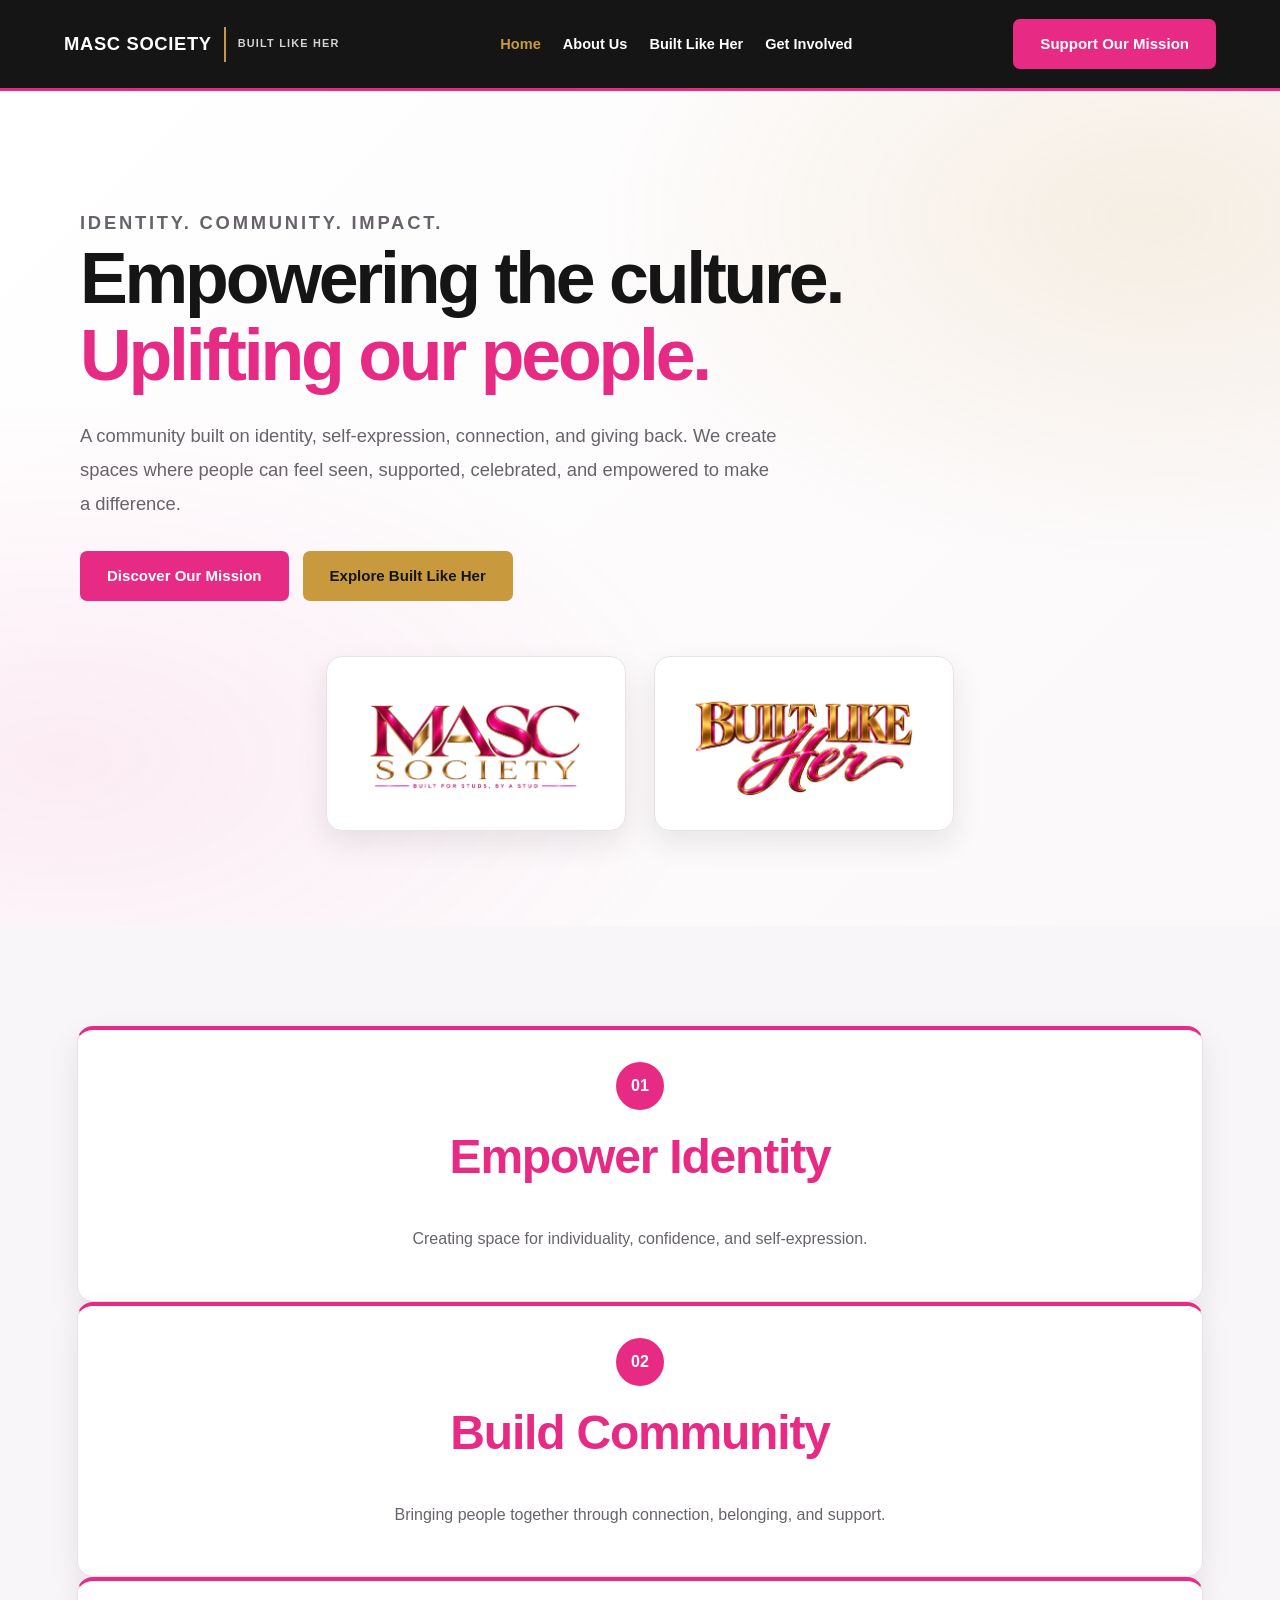
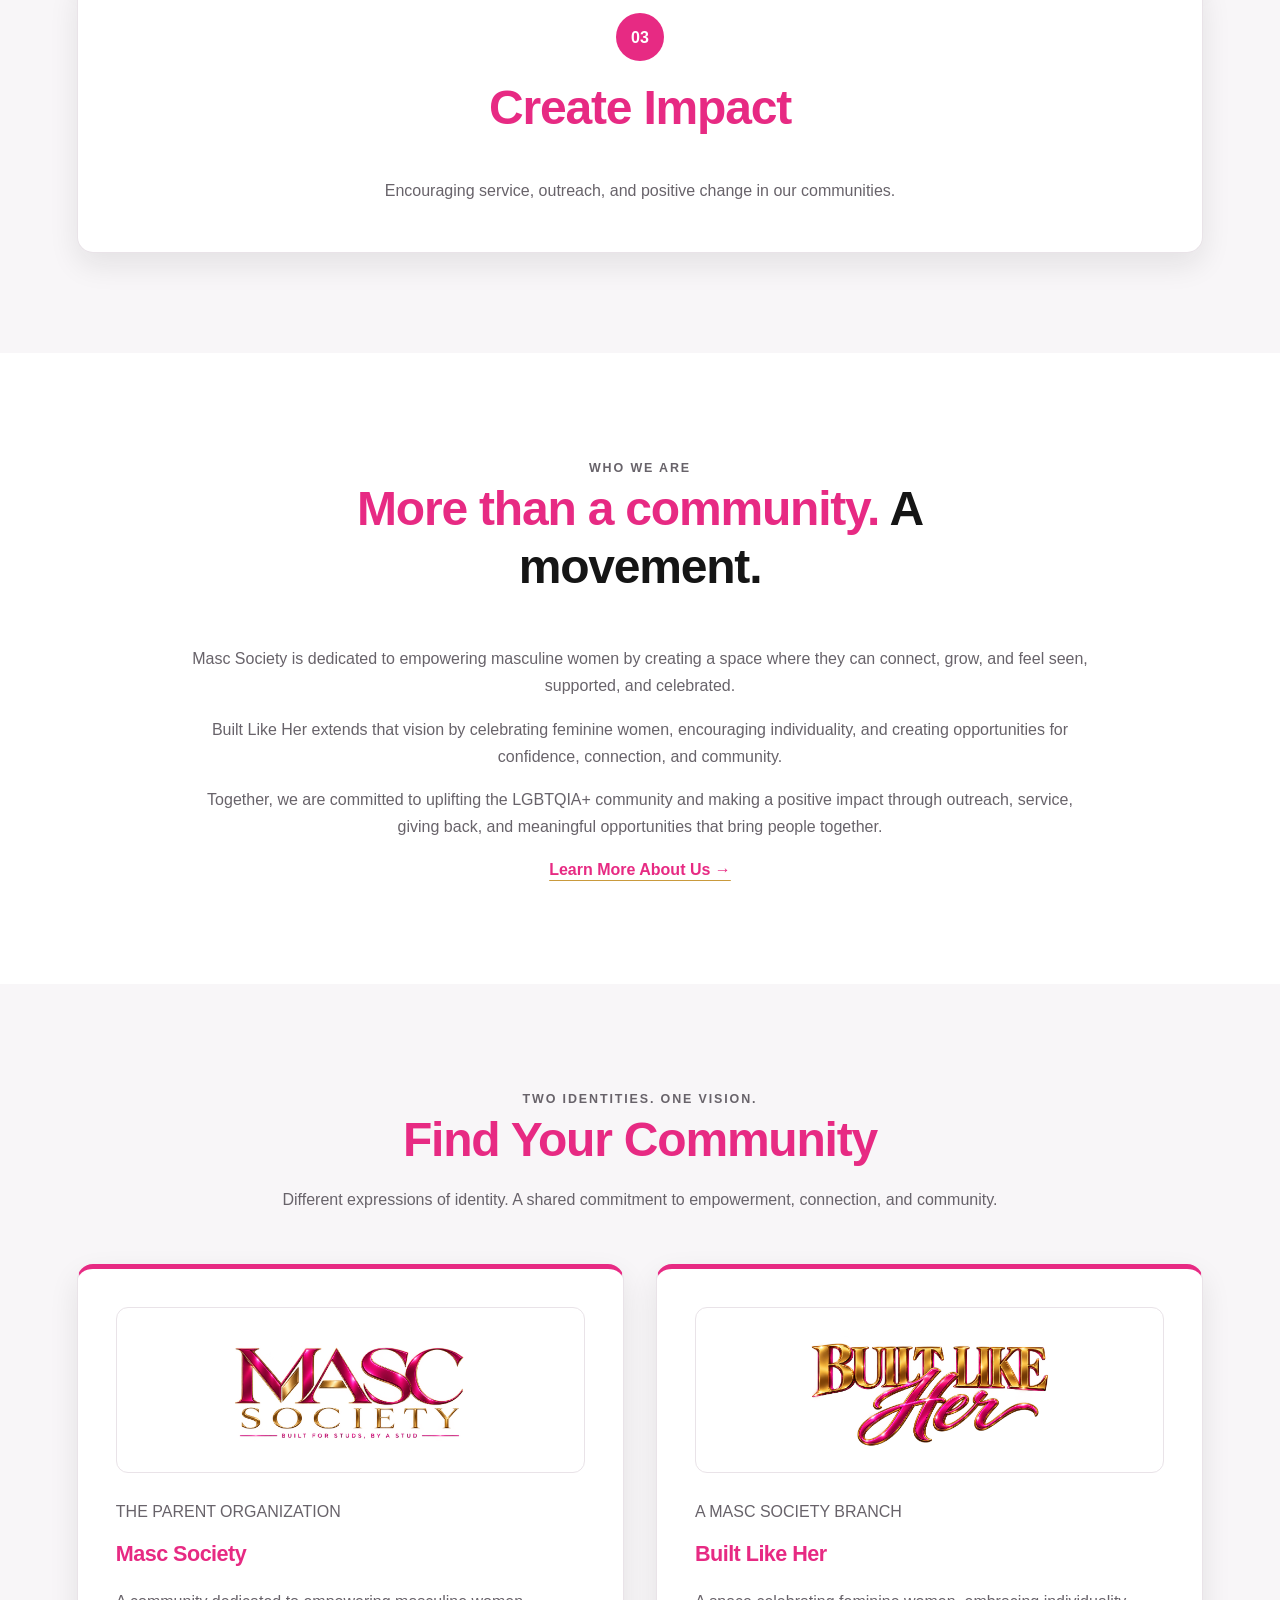
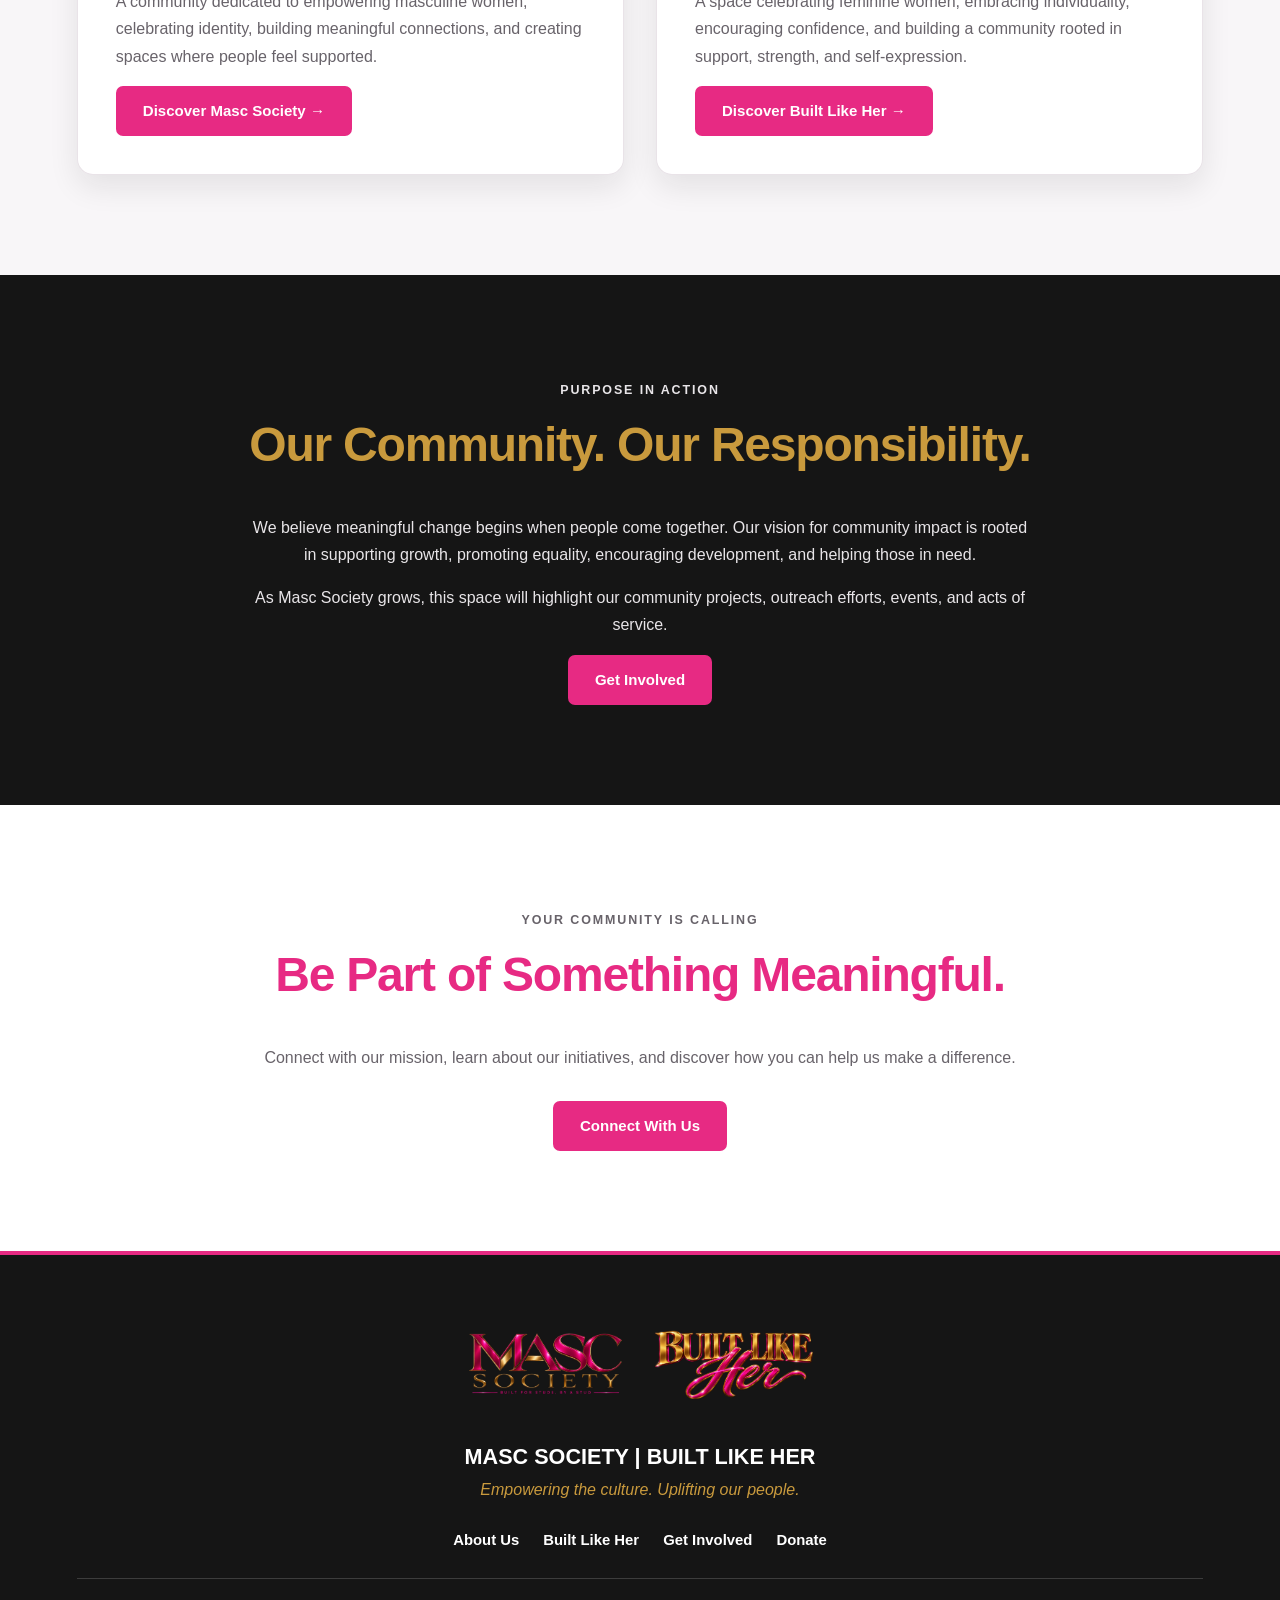
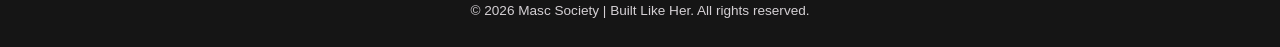
==== commit a0df82e9: "Fix footer logo image paths" ====
--- a/index.html
+++ b/index.html
@@ -298,13 +298,13 @@
       <div class="footer-logos">
 
         <img
-          src="images/image3.png"
+          src="images/image0.png"
           alt="Masc Society logo"
           loading="lazy"
         >
 
         <img
-          src="images/image2.png"
+          src="images/image1 (1).png"
           alt="Built Like her logo"
           loading="lazy"
         >
--- a/styles.css
+++ b/styles.css
@@ -831,8 +831,8 @@
   display: block;
   width: 100%;
   max-width: 700px;
-  margin: 12px auto 0 !important;
-  text-align: center !important;
+  margin: 12px 0 0 !important;
+  text-align: left !important;
 }
 .built-like-her-page .built-statement {
   padding: 42px 6%;
@@ -1209,17 +1209,17 @@
   align-items: center;
   justify-content: center;
   flex-wrap: nowrap;
-  gap: 40px;
-  width: 100%;
-  max-width: 1100px;
-  margin: 0 auto 30px;
+  gap: 28px;
+  width: 100%;
+  max-width: 1000px;
+  margin: 0 auto 24px;
 }
 .footer-logos img {
   display: block;
-  flex: 0 1 190px;
-  width: 190px;
-  max-width: 190px;
-  height: 130px;
+  flex: 0 1 160px;
+  width: 100%;
+  max-width: 160px;
+  height: 105px;
   margin: 0;
   object-fit: contain;
 }
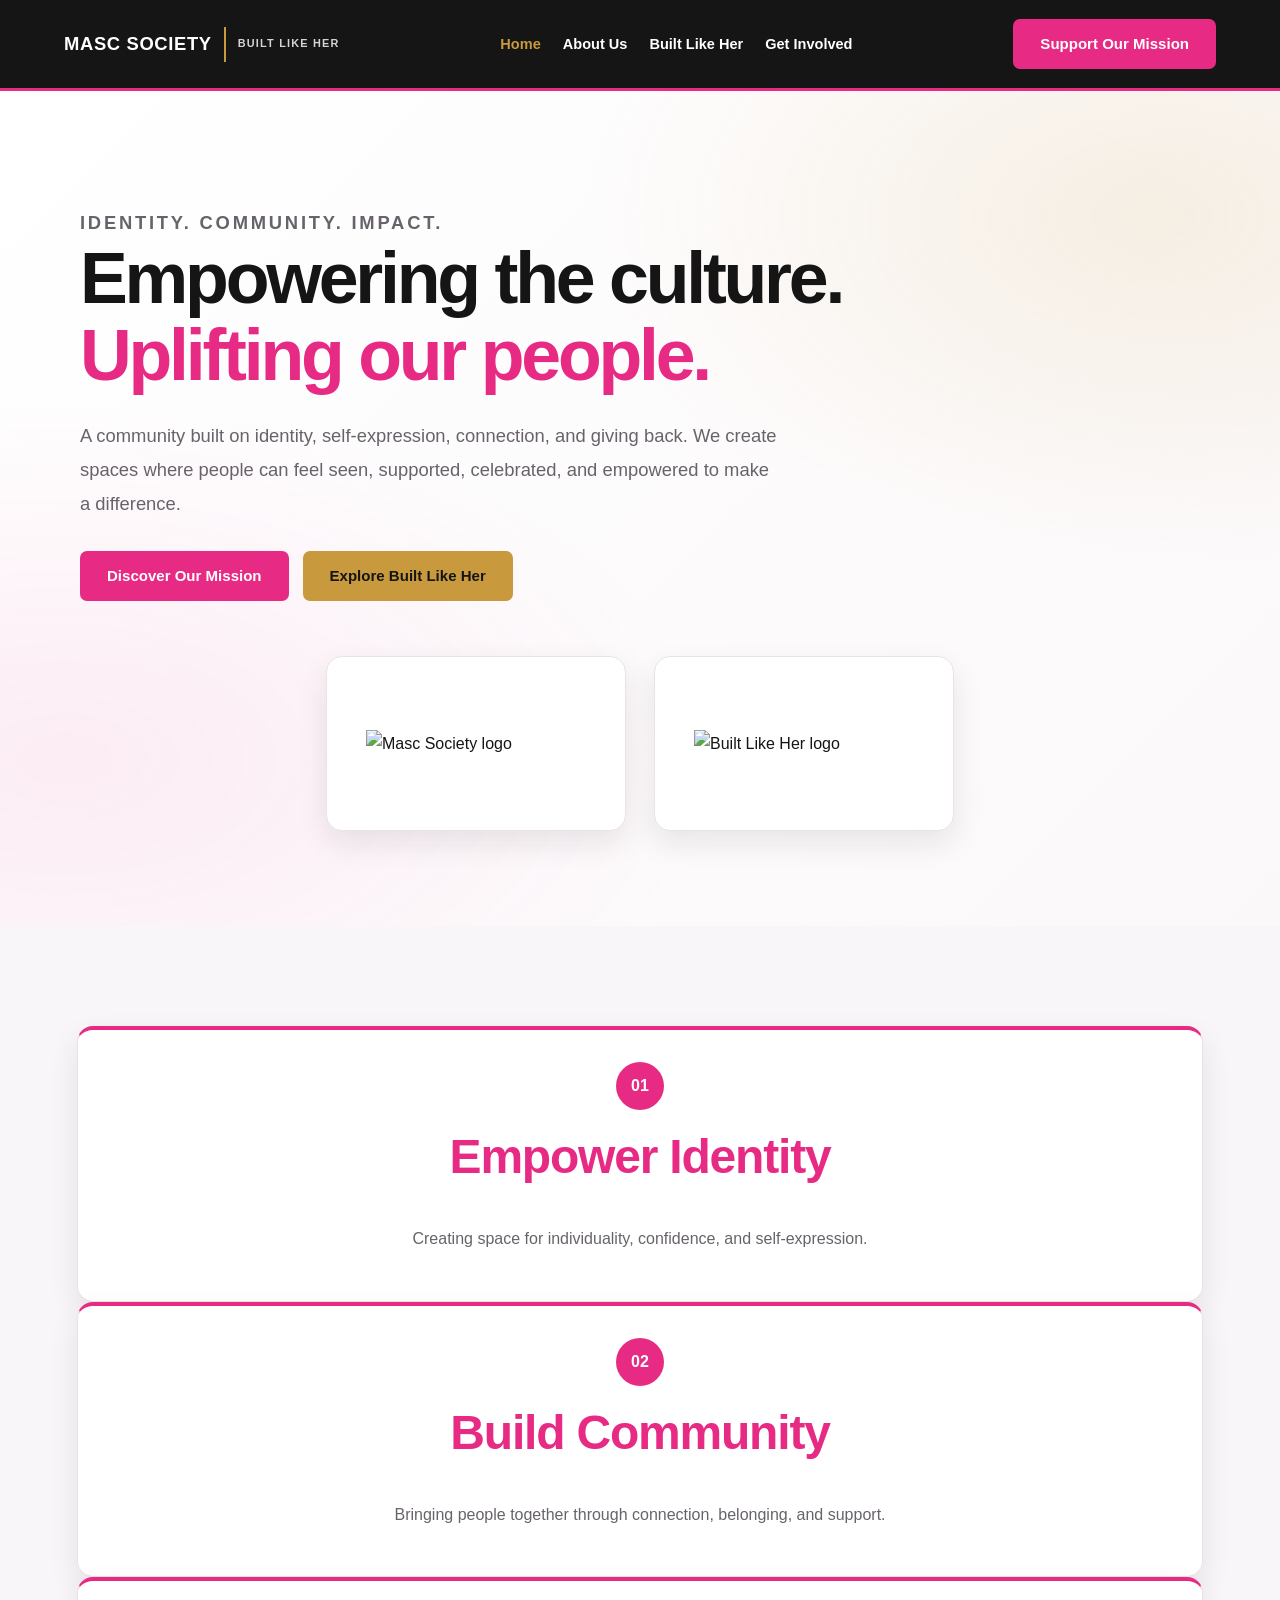
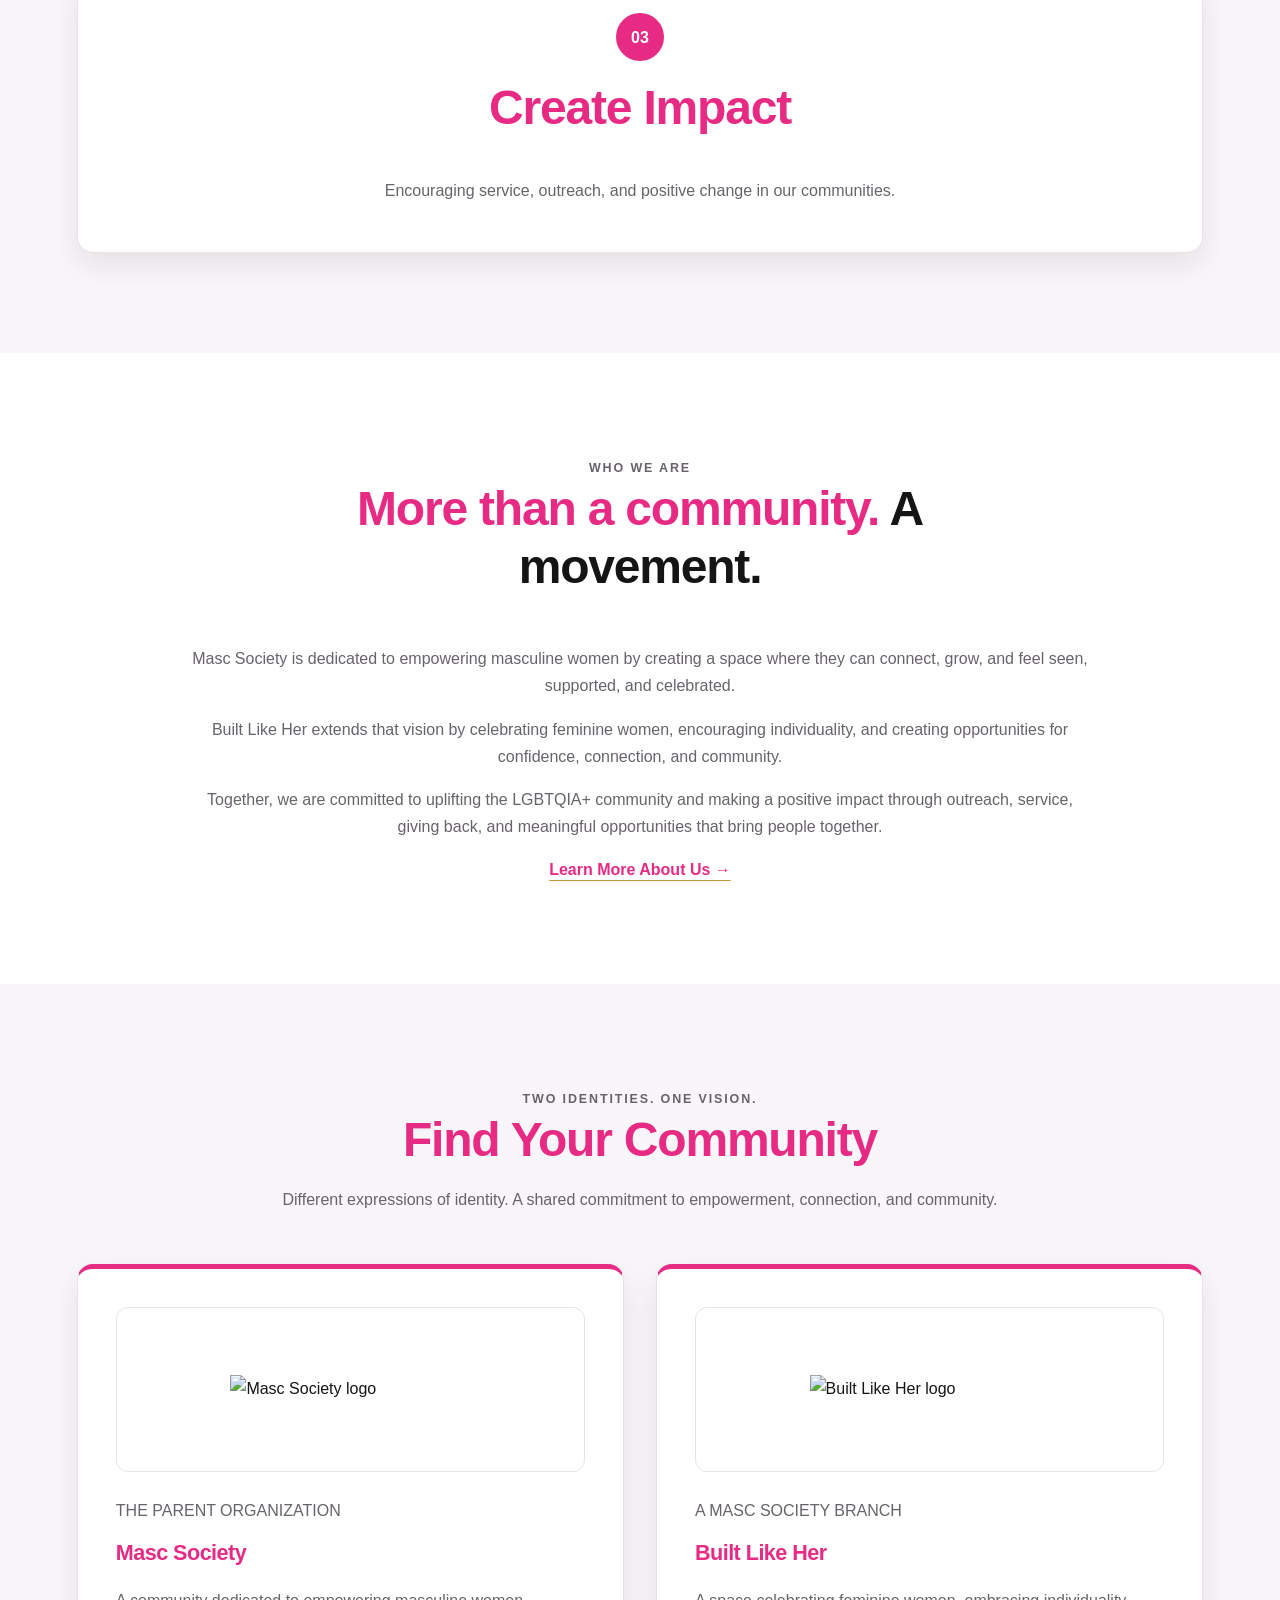
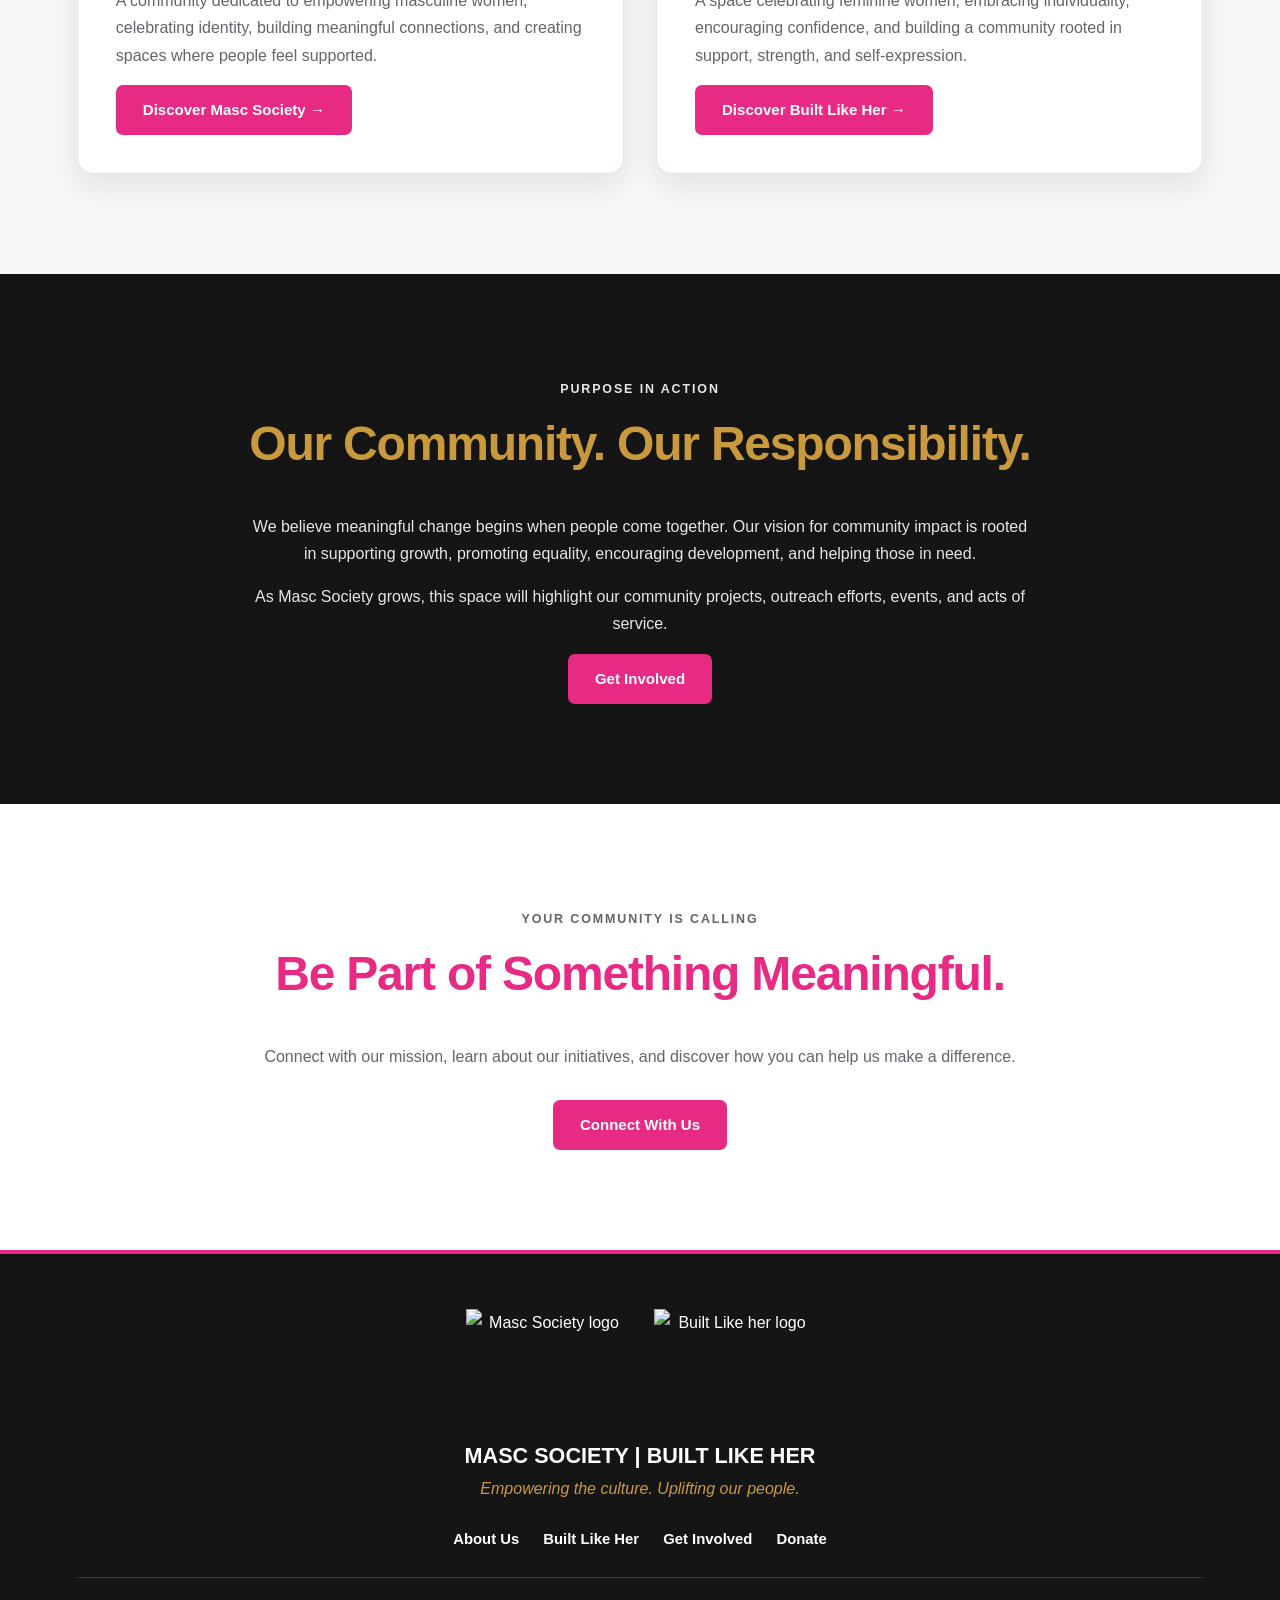
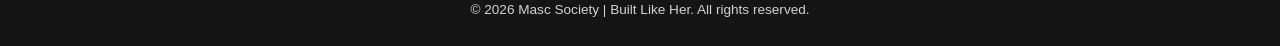
==== commit 82627d88: "Restore original footer logo filenames" ====
--- a/index.html
+++ b/index.html
@@ -79,14 +79,14 @@
 
           <div class="logo-card">
             <img
-              src="images/image0.png"
+              src="images/image3.png"
               alt="Masc Society logo"
             >
           </div>
 
           <div class="logo-card">
             <img
-              src="images/image1 (1).png"
+              src="images/image2.png"
               alt="Built Like Her logo"
             >
           </div>
@@ -182,7 +182,7 @@
 
             <div class="branch-logo">
               <img
-                src="images/image0.png"
+                src="images/image3.png"
                 alt="Masc Society logo"
                 loading="lazy"
               >
@@ -209,7 +209,7 @@
 
             <div class="branch-logo">
               <img
-                src="images/image1 (1).png"
+                src="images/image2.png"
                 alt="Built Like Her logo"
                 loading="lazy"
               >
@@ -298,13 +298,13 @@
       <div class="footer-logos">
 
         <img
-          src="images/image0.png"
+          src="images/image3.png"
           alt="Masc Society logo"
           loading="lazy"
         >
 
         <img
-          src="images/image1 (1).png"
+          src="images/image2.png"
           alt="Built Like her logo"
           loading="lazy"
         >
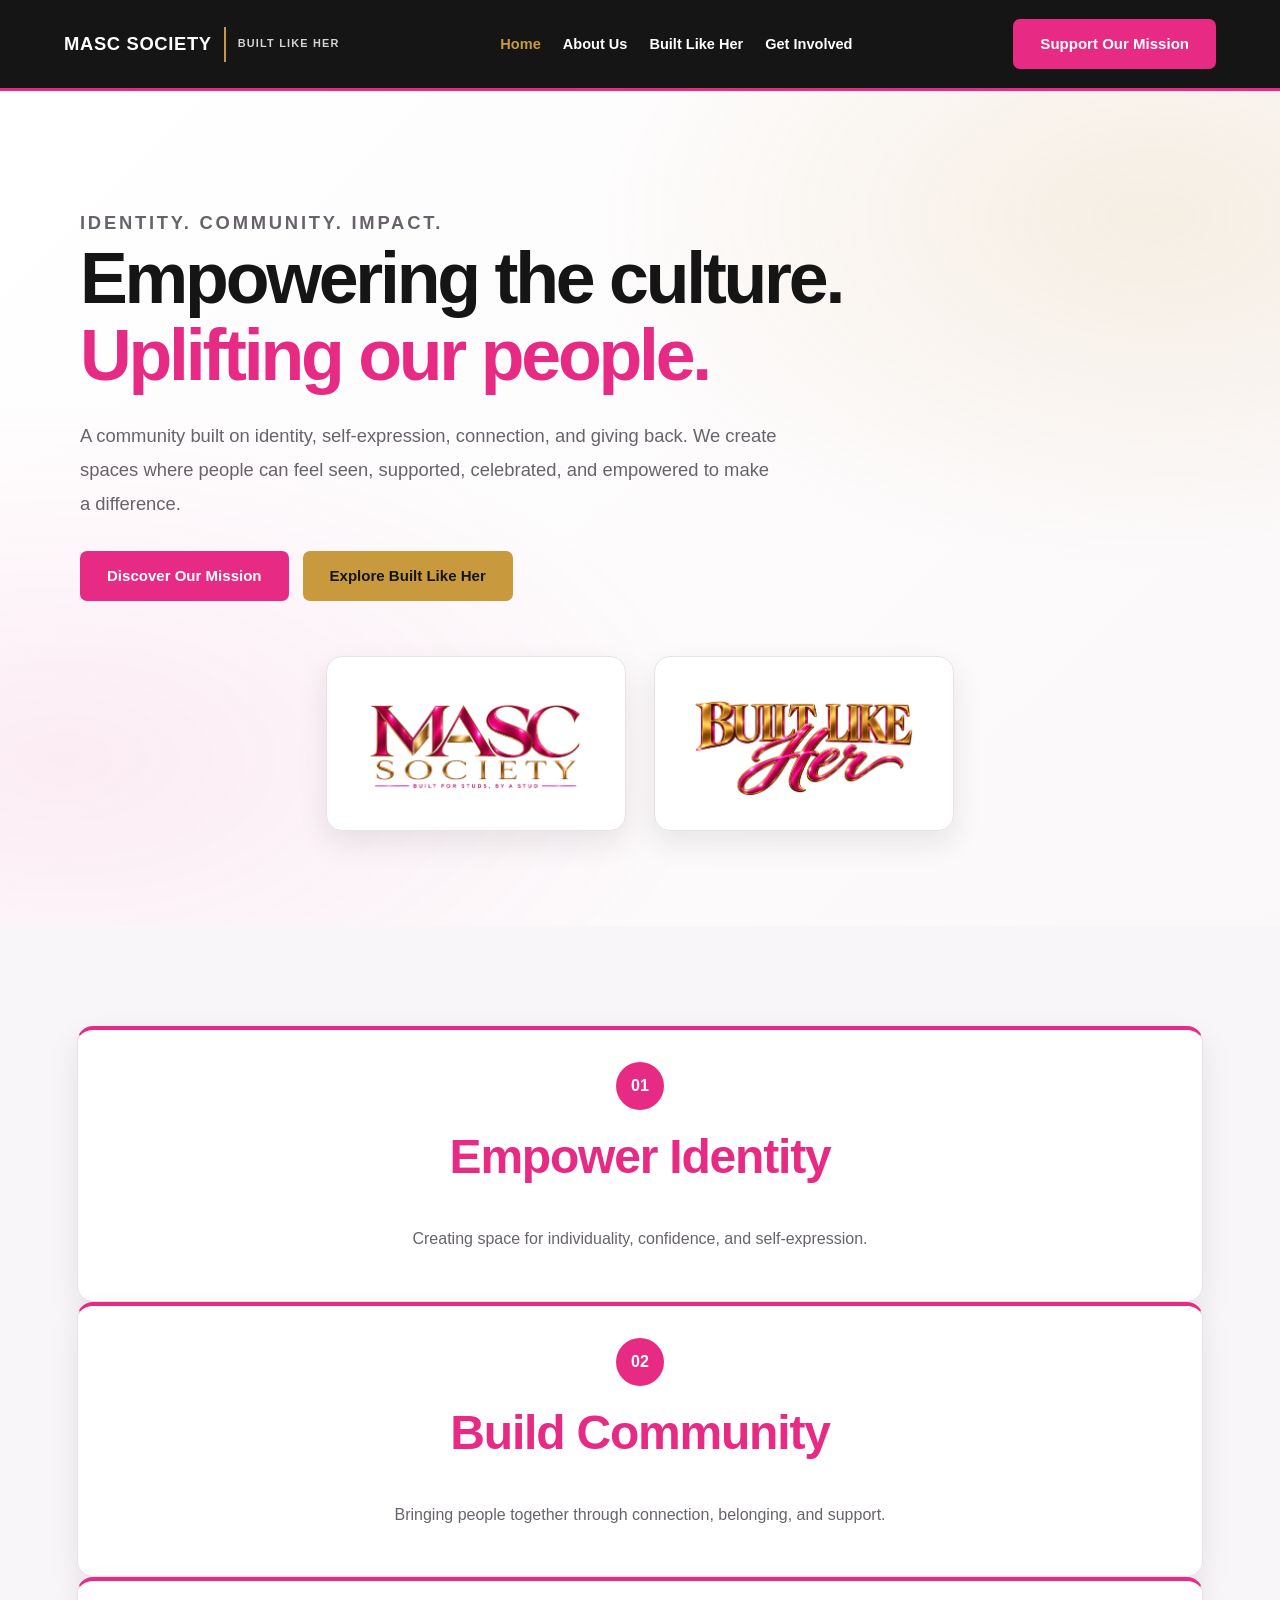
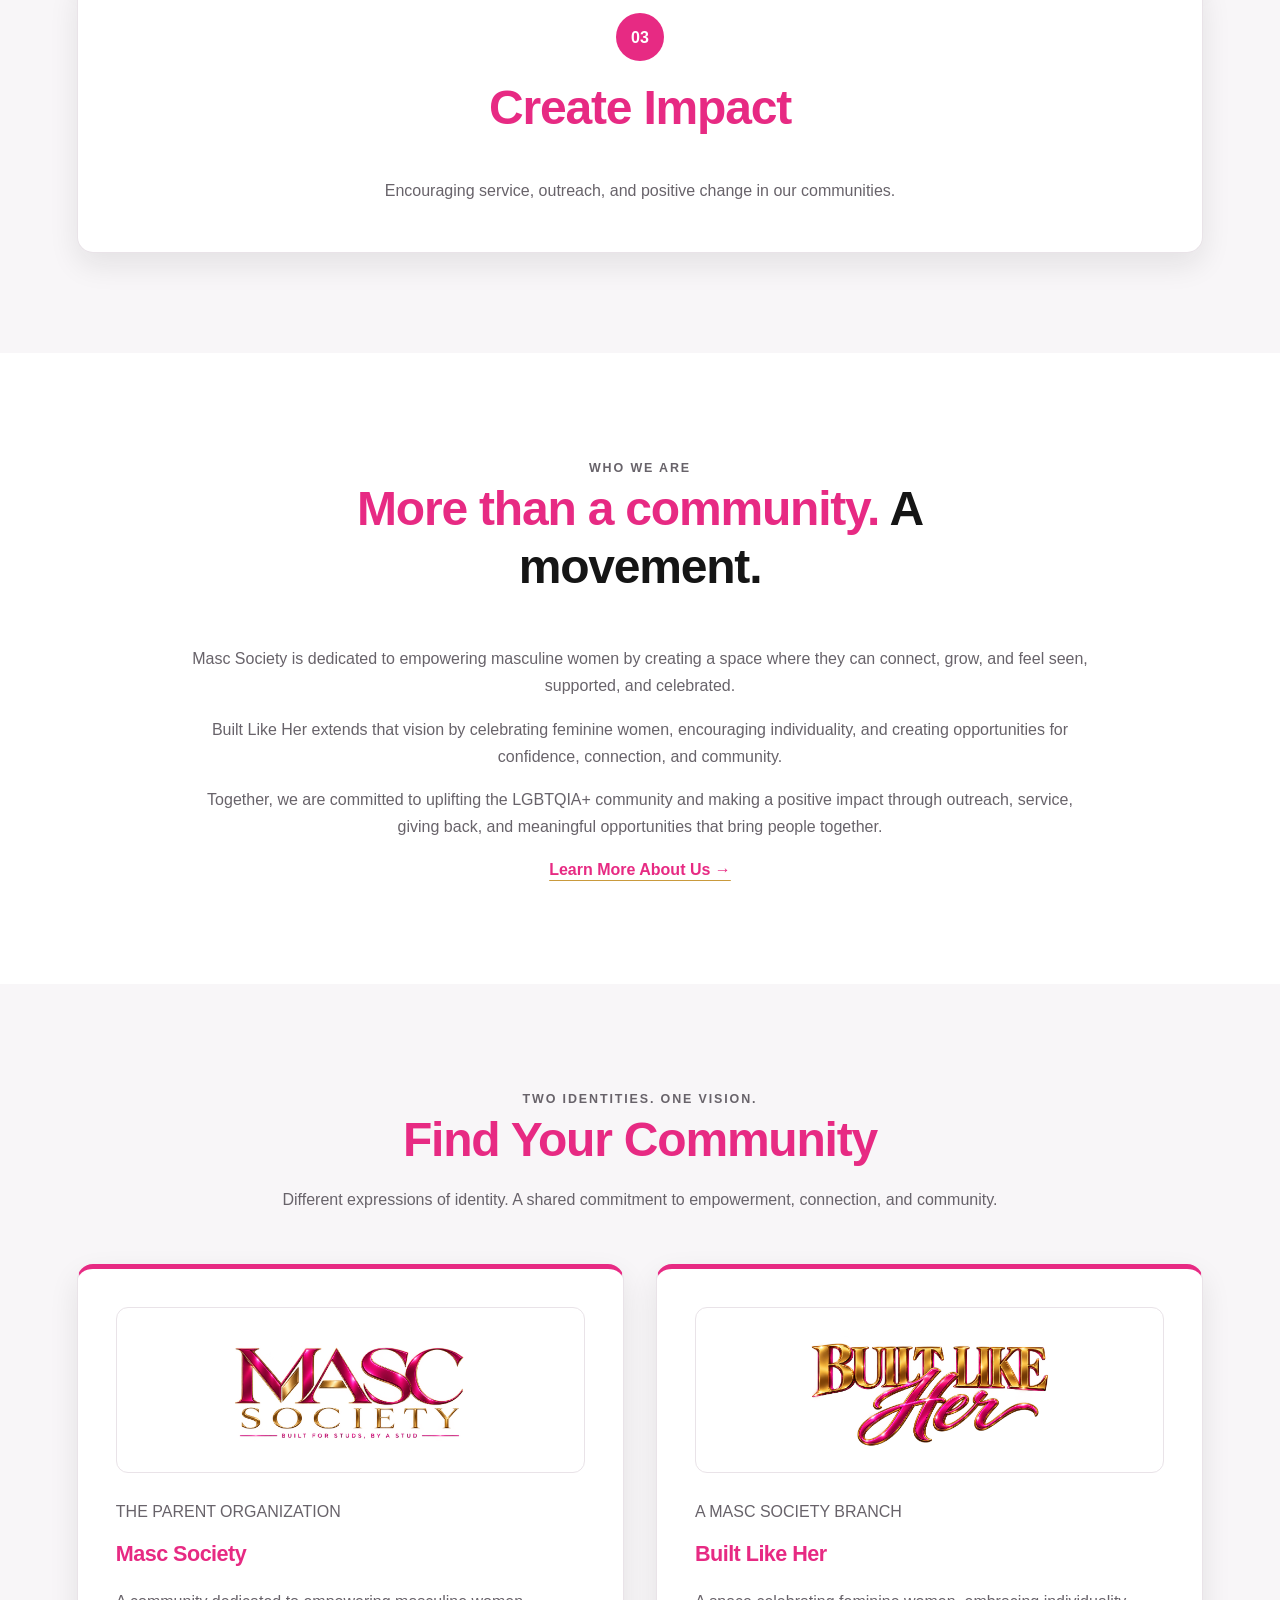
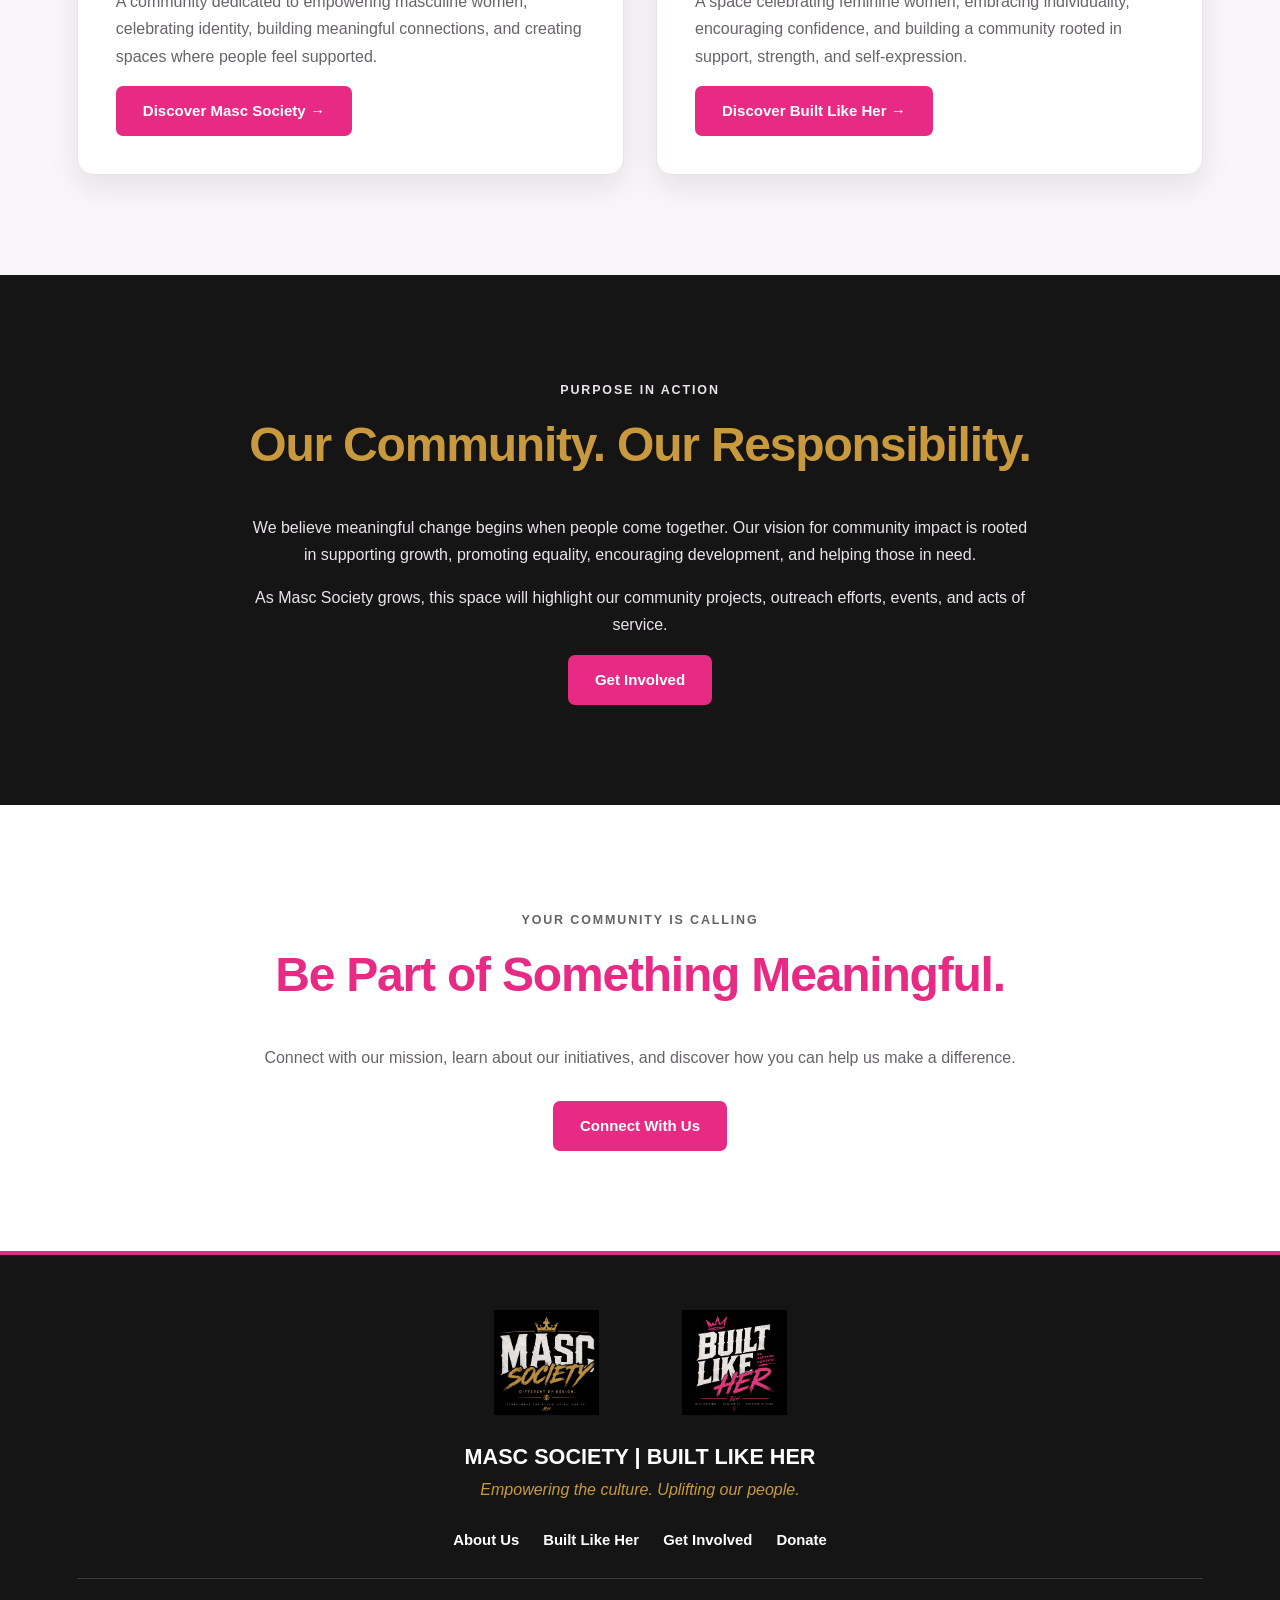
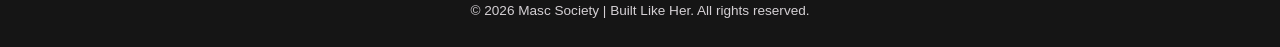
==== commit 3cd2fb54: "Keep original logo image paths outside footer" ====
--- a/index.html
+++ b/index.html
@@ -79,14 +79,14 @@
 
           <div class="logo-card">
             <img
-              src="images/image3.png"
+              src="images/image0.png"
               alt="Masc Society logo"
             >
           </div>
 
           <div class="logo-card">
             <img
-              src="images/image2.png"
+              src="images/image1 (1).png"
               alt="Built Like Her logo"
             >
           </div>
@@ -182,7 +182,7 @@
 
             <div class="branch-logo">
               <img
-                src="images/image3.png"
+                src="images/image0.png"
                 alt="Masc Society logo"
                 loading="lazy"
               >
@@ -209,7 +209,7 @@
 
             <div class="branch-logo">
               <img
-                src="images/image2.png"
+                src="images/image1 (1).png"
                 alt="Built Like Her logo"
                 loading="lazy"
               >
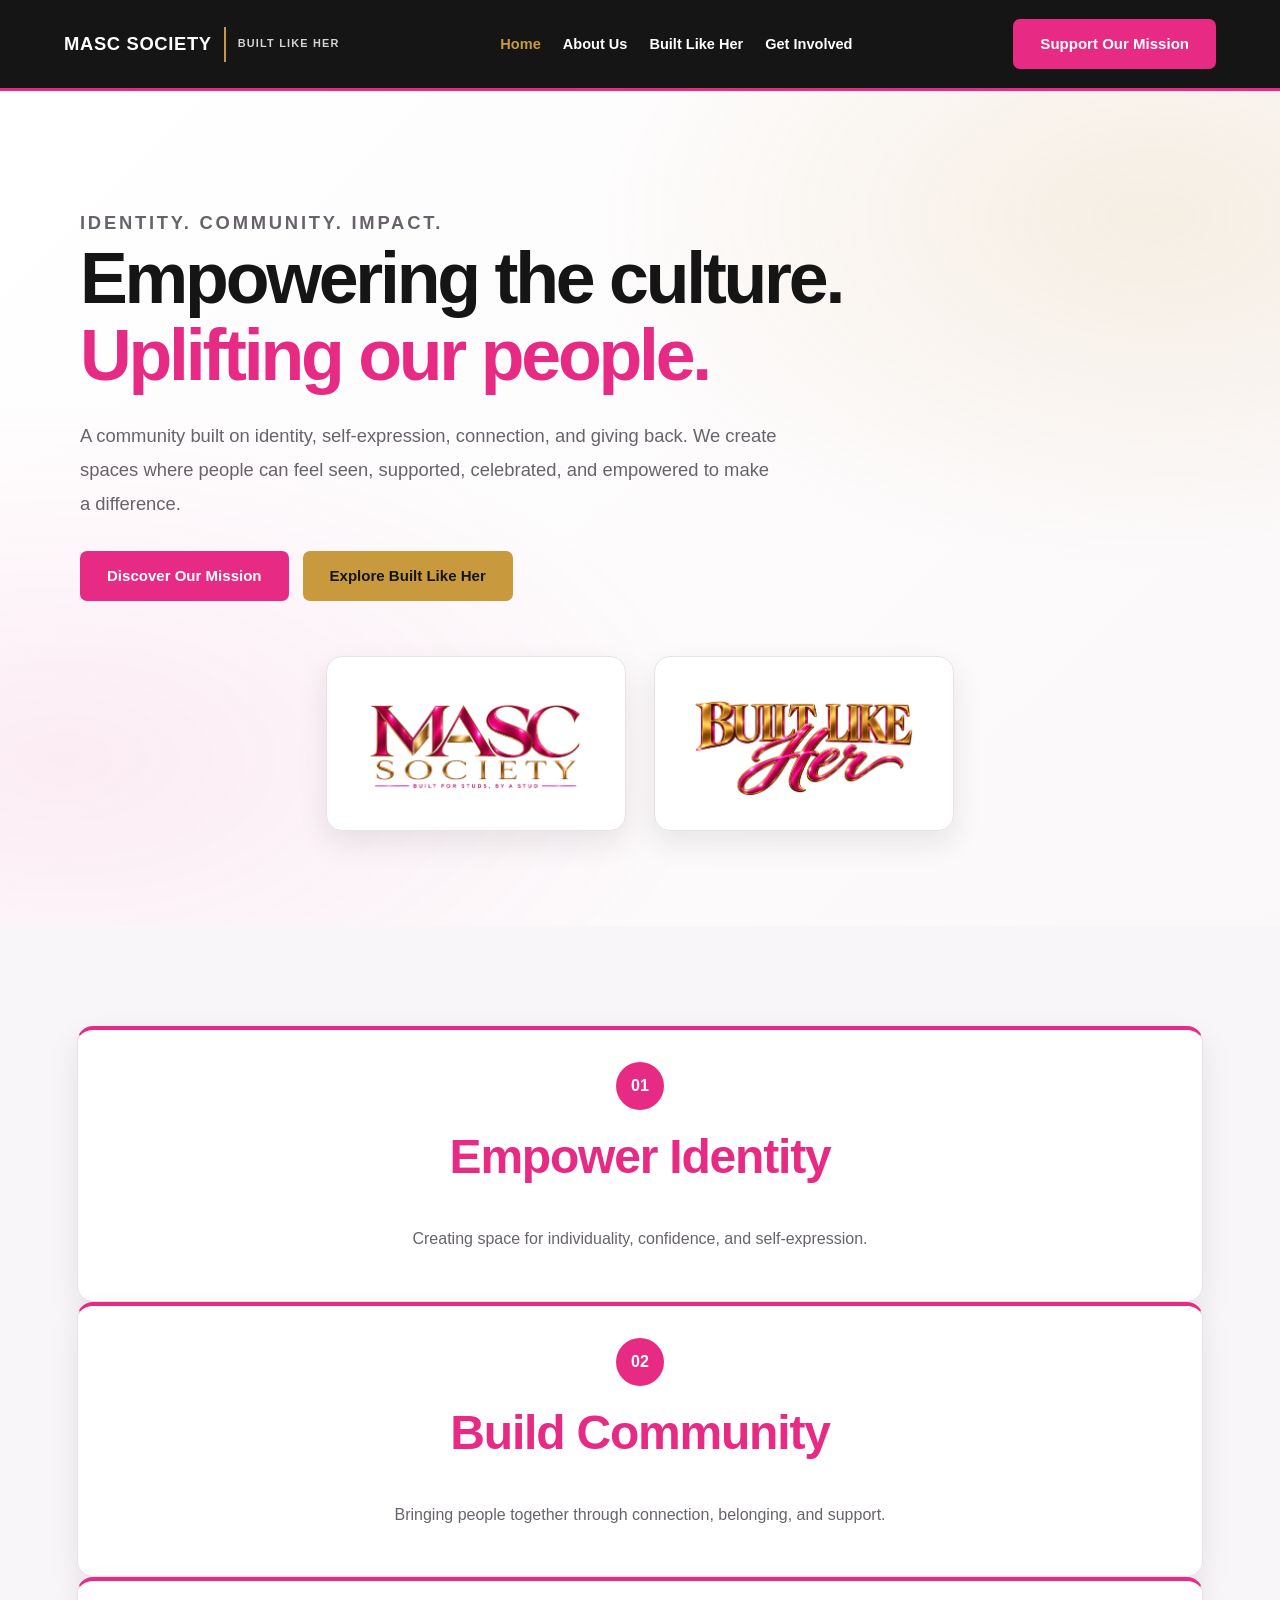
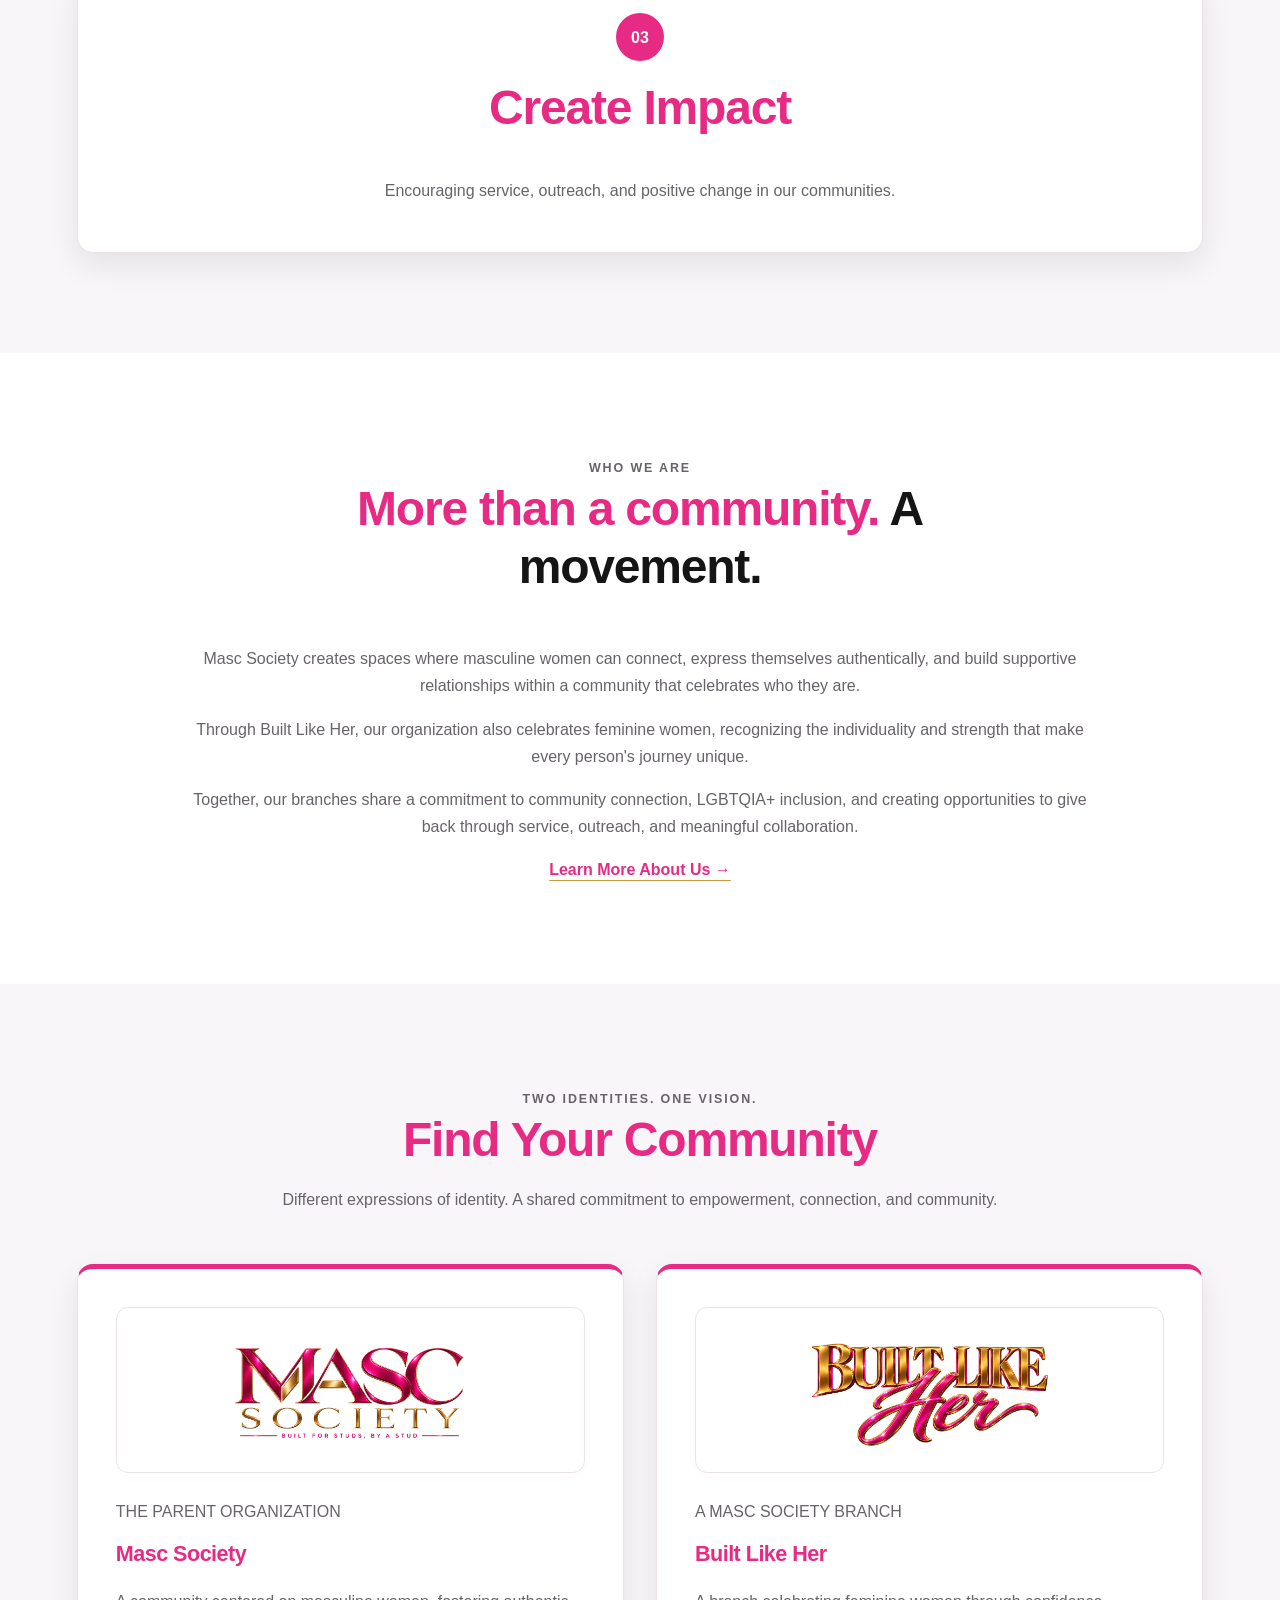
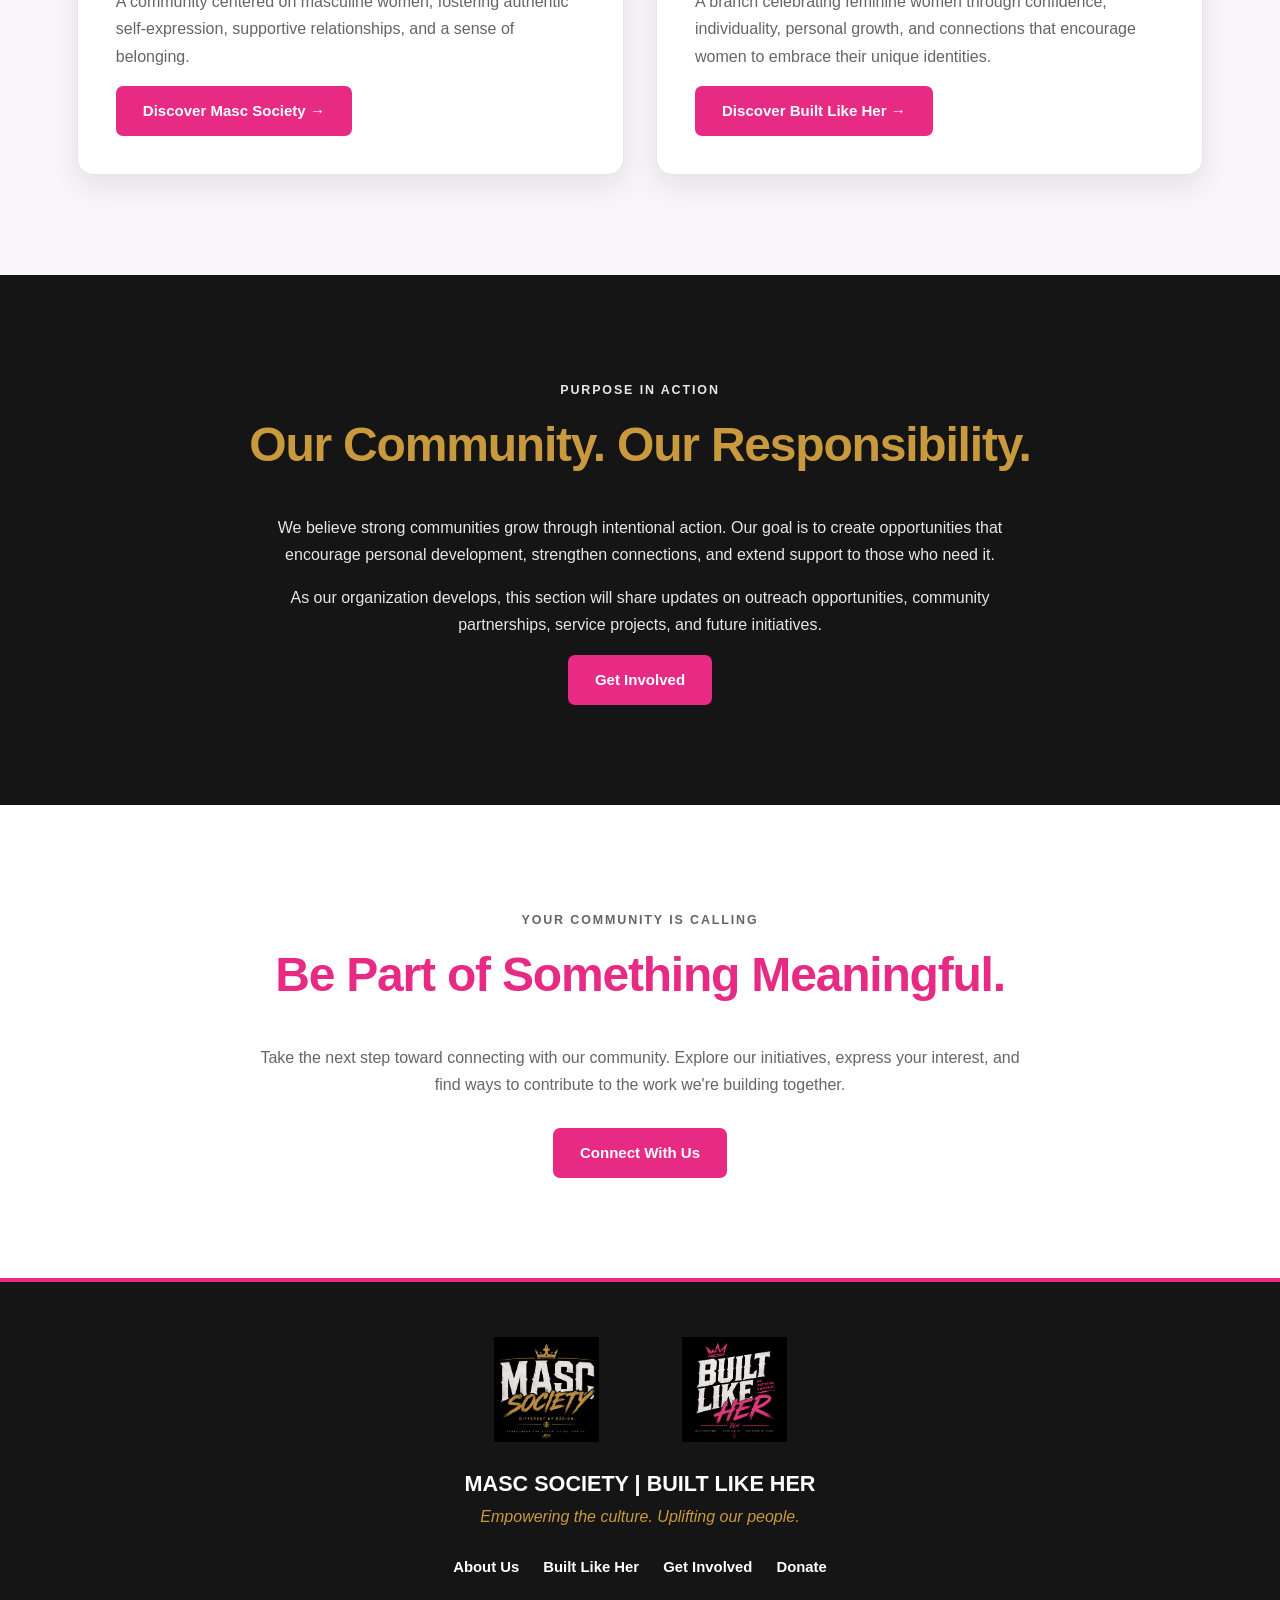
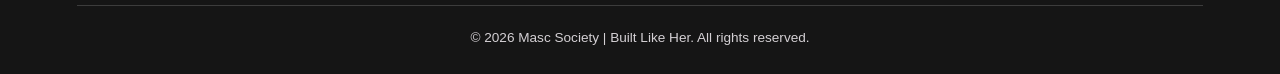
==== commit de57f6fa: "Refresh homepage copy to reduce repeated wording" ====
--- a/index.html
+++ b/index.html
@@ -1,337 +1,337 @@
-<!DOCTYPE html>
-<html lang="en">
-  <head>
-    <meta charset="utf-8">
-    <meta name="viewport" content="width=device-width, initial-scale=1.0">
-
-    <meta
-      name="description"
-      content="Masc Society | Built Like Her is dedicated to empowering our community, celebrating identity, and creating meaningful change through connection and service."
-    >
-
-    <meta name="theme-color" content="#111111">
-
-    <link rel="stylesheet" href="styles.css">
-
-    <title>Masc Society | Built Like Her</title>
-  </head>
-
-  <body>
-
-    <!-- HEADER -->
-    <header class="site-header">
-      <nav class="navbar" aria-label="Main navigation">
-
-        <a href="index.html" class="brand" aria-label="Masc Society home">
-          <span class="brand-name">MASC SOCIETY</span>
-          <span class="brand-divider"></span>
-          <span class="brand-subtitle">BUILT LIKE HER</span>
-        </a>
-
-        <ul class="nav-links">
-          <li><a href="index.html" aria-current="page">Home</a></li>
-          <li><a href="about-us.html">About Us</a></li>
-          <li><a href="built-like-her.html">Built Like Her</a></li>
-          <li><a href="contact.html">Get Involved</a></li>
-        </ul>
-
-        <a href="donate.html" class="nav-button">
-          Support Our Mission
-        </a>
-
-      </nav>
-    </header>
-
-
-    <main>
-
-      <!-- HERO SECTION -->
-      <section class="hero" aria-labelledby="hero-heading">
-
-        <div class="hero-content">
-
-          <p class="eyebrow">IDENTITY. COMMUNITY. IMPACT.</p>
-
-          <h1 id="hero-heading">
-            Empowering the culture.
-            <span>Uplifting our people.</span>
-          </h1>
-
-          <p class="hero-description">
-            A community built on identity, self-expression, connection,
-            and giving back. We create spaces where people can feel seen,
-            supported, celebrated, and empowered to make a difference.
-          </p>
-
-          <div class="hero-actions">
-            <a href="about-us.html" class="hero-button">
-              Discover Our Mission
-            </a>
-
-            <a href="built-like-her.html" class="secondary-button">
-              Explore Built Like Her
-            </a>
-          </div>
-
-        </div>
-
-        <div class="hero-logos" aria-label="Our organization and branch logos">
-
-          <div class="logo-card">
-            <img
-              src="images/image0.png"
-              alt="Masc Society logo"
-            >
-          </div>
-
-          <div class="logo-card">
-            <img
-              src="images/image1 (1).png"
-              alt="Built Like Her logo"
-            >
-          </div>
-
-        </div>
-
-      </section>
-
-
-      <!-- BRAND VALUES -->
-      <section class="values" aria-label="Our core values">
-
-        <div class="value-item">
-          <span class="value-number">01</span>
-          <h2>Empower Identity</h2>
-          <p>Creating space for individuality, confidence, and self-expression.</p>
-        </div>
-
-        <div class="value-item">
-          <span class="value-number">02</span>
-          <h2>Build Community</h2>
-          <p>Bringing people together through connection, belonging, and support.</p>
-        </div>
-
-        <div class="value-item">
-          <span class="value-number">03</span>
-          <h2>Create Impact</h2>
-          <p>Encouraging service, outreach, and positive change in our communities.</p>
-        </div>
-
-      </section>
-
-
-      <!-- MISSION SECTION -->
-      <section class="mission section-padding" aria-labelledby="mission-heading">
-
-        <div class="section-intro">
-          <p class="eyebrow">WHO WE ARE</p>
-
-          <h2 id="mission-heading">
-            More than a community.
-            <span>A movement.</span>
-          </h2>
-        </div>
-
-        <div class="mission-content">
-
-          <p>
-            Masc Society is dedicated to empowering masculine women by
-            creating a space where they can connect, grow, and feel seen,
-            supported, and celebrated.
-          </p>
-
-          <p>
-            Built Like Her extends that vision by celebrating feminine
-            women, encouraging individuality, and creating opportunities
-            for confidence, connection, and community.
-          </p>
-
-          <p>
-            Together, we are committed to uplifting the LGBTQIA+ community
-            and making a positive impact through outreach, service,
-            giving back, and meaningful opportunities that bring people
-            together.
-          </p>
-
-          <a href="about-us.html" class="text-link">
-            Learn More About Us &rarr;
-          </a>
-
-        </div>
-
-      </section>
-
-
-      <!-- OUR BRANCHES -->
-      <section class="branches section-padding" aria-labelledby="branches-heading">
-
-        <div class="section-heading">
-          <p class="eyebrow">TWO IDENTITIES. ONE VISION.</p>
-
-          <h2 id="branches-heading">Find Your Community</h2>
-
-          <p>
-            Different expressions of identity. A shared commitment
-            to empowerment, connection, and community.
-          </p>
-        </div>
-
-        <div class="branch-grid">
-
-          <article class="branch-card masc-card">
-
-            <div class="branch-logo">
-              <img
-                src="images/image0.png"
-                alt="Masc Society logo"
-                loading="lazy"
-              >
-            </div>
-
-            <p class="branch-label">THE PARENT ORGANIZATION</p>
-
-            <h3>Masc Society</h3>
-
-            <p>
-              A community dedicated to empowering masculine women,
-              celebrating identity, building meaningful connections,
-              and creating spaces where people feel supported.
-            </p>
-
-            <a href="about-us.html" class="branch-link">
-              Discover Masc Society &rarr;
-            </a>
-
-          </article>
-
-
-          <article class="branch-card built-card">
-
-            <div class="branch-logo">
-              <img
-                src="images/image1 (1).png"
-                alt="Built Like Her logo"
-                loading="lazy"
-              >
-            </div>
-
-            <p class="branch-label">A MASC SOCIETY BRANCH</p>
-
-            <h3>Built Like Her</h3>
-
-            <p>
-              A space celebrating feminine women, embracing individuality,
-              encouraging confidence, and building a community rooted
-              in support, strength, and self-expression.
-            </p>
-
-            <a href="built-like-her.html" class="branch-link">
-              Discover Built Like Her &rarr;
-            </a>
-
-          </article>
-
-        </div>
-
-      </section>
-
-
-      <!-- COMMUNITY IMPACT -->
-      <section class="impact section-padding" aria-labelledby="impact-heading">
-
-        <div class="impact-content">
-
-          <p class="eyebrow">PURPOSE IN ACTION</p>
-
-          <h2 id="impact-heading">
-            Our Community.
-            <span>Our Responsibility.</span>
-          </h2>
-
-          <p>
-            We believe meaningful change begins when people come together.
-            Our vision for community impact is rooted in supporting growth,
-            promoting equality, encouraging development, and helping those
-            in need.
-          </p>
-
-          <p>
-            As Masc Society grows, this space will highlight our community
-            projects, outreach efforts, events, and acts of service.
-          </p>
-
-          <a href="contact.html" class="hero-button">
-            Get Involved
-          </a>
-
-        </div>
-
-      </section>
-
-
-      <!-- CALL TO ACTION -->
-      <section class="join-section" aria-labelledby="join-heading">
-
-        <p class="eyebrow">YOUR COMMUNITY IS CALLING</p>
-
-        <h2 id="join-heading">
-          Be Part of Something Meaningful.
-        </h2>
-
-        <p>
-          Connect with our mission, learn about our initiatives,
-          and discover how you can help us make a difference.
-        </p>
-
-        <a href="contact.html" class="hero-button">
-          Connect With Us
-        </a>
-
-      </section>
-
-    </main>
-
-
-    <!-- FOOTER -->
-    <footer class="site-footer">
-
-      <div class="footer-logos">
-
-        <img
-          src="images/image3.png"
-          alt="Masc Society logo"
-          loading="lazy"
-        >
-
-        <img
-          src="images/image2.png"
-          alt="Built Like her logo"
-          loading="lazy"
-        >
-
-      </div>
-
-      <a href="index.html" class="footer-brand">
-        MASC SOCIETY
-        <span>| BUILT LIKE HER</span>
-      </a>
-
-      <p class="tag-line">
-        Empowering the culture. Uplifting our people.
-      </p>
-
-      <nav class="footer-links" aria-label="Footer navigation">
-        <a href="about-us.html">About Us</a>
-        <a href="built-like-her.html">Built Like Her</a>
-        <a href="contact.html">Get Involved</a>
-        <a href="donate.html">Donate</a>
-      </nav>
-
-      <p class="copyright">
-        &copy; 2026 Masc Society | Built Like Her. All rights reserved.
-      </p>
-
-    </footer>
-
-  </body>
+<!DOCTYPE html>
+<html lang="en">
+  <head>
+    <meta charset="utf-8">
+    <meta name="viewport" content="width=device-width, initial-scale=1.0">
+
+    <meta
+      name="description"
+      content="Masc Society | Built Like Her is dedicated to empowering our community, celebrating identity, and creating meaningful change through connection and service."
+    >
+
+    <meta name="theme-color" content="#111111">
+
+    <link rel="stylesheet" href="styles.css">
+
+    <title>Masc Society | Built Like Her</title>
+  </head>
+
+  <body>
+
+    <!-- HEADER -->
+    <header class="site-header">
+      <nav class="navbar" aria-label="Main navigation">
+
+        <a href="index.html" class="brand" aria-label="Masc Society home">
+          <span class="brand-name">MASC SOCIETY</span>
+          <span class="brand-divider"></span>
+          <span class="brand-subtitle">BUILT LIKE HER</span>
+        </a>
+
+        <ul class="nav-links">
+          <li><a href="index.html" aria-current="page">Home</a></li>
+          <li><a href="about-us.html">About Us</a></li>
+          <li><a href="built-like-her.html">Built Like Her</a></li>
+          <li><a href="contact.html">Get Involved</a></li>
+        </ul>
+
+        <a href="donate.html" class="nav-button">
+          Support Our Mission
+        </a>
+
+      </nav>
+    </header>
+
+
+    <main>
+
+      <!-- HERO SECTION -->
+      <section class="hero" aria-labelledby="hero-heading">
+
+        <div class="hero-content">
+
+          <p class="eyebrow">IDENTITY. COMMUNITY. IMPACT.</p>
+
+          <h1 id="hero-heading">
+            Empowering the culture.
+            <span>Uplifting our people.</span>
+          </h1>
+
+          <p class="hero-description">
+            A community built on identity, self-expression, connection,
+            and giving back. We create spaces where people can feel seen,
+            supported, celebrated, and empowered to make a difference.
+          </p>
+
+          <div class="hero-actions">
+            <a href="about-us.html" class="hero-button">
+              Discover Our Mission
+            </a>
+
+            <a href="built-like-her.html" class="secondary-button">
+              Explore Built Like Her
+            </a>
+          </div>
+
+        </div>
+
+        <div class="hero-logos" aria-label="Our organization and branch logos">
+
+          <div class="logo-card">
+            <img
+              src="images/image0.png"
+              alt="Masc Society logo"
+            >
+          </div>
+
+          <div class="logo-card">
+            <img
+              src="images/image1 (1).png"
+              alt="Built Like Her logo"
+            >
+          </div>
+
+        </div>
+
+      </section>
+
+
+      <!-- BRAND VALUES -->
+      <section class="values" aria-label="Our core values">
+
+        <div class="value-item">
+          <span class="value-number">01</span>
+          <h2>Empower Identity</h2>
+          <p>Creating space for individuality, confidence, and self-expression.</p>
+        </div>
+
+        <div class="value-item">
+          <span class="value-number">02</span>
+          <h2>Build Community</h2>
+          <p>Bringing people together through connection, belonging, and support.</p>
+        </div>
+
+        <div class="value-item">
+          <span class="value-number">03</span>
+          <h2>Create Impact</h2>
+          <p>Encouraging service, outreach, and positive change in our communities.</p>
+        </div>
+
+      </section>
+
+
+      <!-- MISSION SECTION -->
+      <section class="mission section-padding" aria-labelledby="mission-heading">
+
+        <div class="section-intro">
+          <p class="eyebrow">WHO WE ARE</p>
+
+          <h2 id="mission-heading">
+            More than a community.
+            <span>A movement.</span>
+          </h2>
+        </div>
+
+        <div class="mission-content">
+
+          <p>
+            Masc Society creates spaces where masculine women can connect,
+            express themselves authentically, and build supportive relationships
+            within a community that celebrates who they are.
+          </p>
+
+          <p>
+            Through Built Like Her, our organization also celebrates feminine
+            women, recognizing the individuality and strength that make every
+            person's journey unique.
+          </p>
+
+          <p>
+            Together, our branches share a commitment to community connection,
+            LGBTQIA+ inclusion, and creating opportunities to give back through
+            service, outreach, and meaningful collaboration.
+          </p>
+
+          <a href="about-us.html" class="text-link">
+            Learn More About Us &rarr;
+          </a>
+
+        </div>
+
+      </section>
+
+
+      <!-- OUR BRANCHES -->
+      <section class="branches section-padding" aria-labelledby="branches-heading">
+
+        <div class="section-heading">
+          <p class="eyebrow">TWO IDENTITIES. ONE VISION.</p>
+
+          <h2 id="branches-heading">Find Your Community</h2>
+
+          <p>
+            Different expressions of identity. A shared commitment
+            to empowerment, connection, and community.
+          </p>
+        </div>
+
+        <div class="branch-grid">
+
+          <article class="branch-card masc-card">
+
+            <div class="branch-logo">
+              <img
+                src="images/image0.png"
+                alt="Masc Society logo"
+                loading="lazy"
+              >
+            </div>
+
+            <p class="branch-label">THE PARENT ORGANIZATION</p>
+
+            <h3>Masc Society</h3>
+
+            <p>
+              A community centered on masculine women, fostering authentic
+              self-expression, supportive relationships, and a sense of belonging.
+            </p>
+
+            <a href="about-us.html" class="branch-link">
+              Discover Masc Society &rarr;
+            </a>
+
+          </article>
+
+
+          <article class="branch-card built-card">
+
+            <div class="branch-logo">
+              <img
+                src="images/image1 (1).png"
+                alt="Built Like Her logo"
+                loading="lazy"
+              >
+            </div>
+
+            <p class="branch-label">A MASC SOCIETY BRANCH</p>
+
+            <h3>Built Like Her</h3>
+
+            <p>
+              A branch celebrating feminine women through confidence,
+              individuality, personal growth, and connections that encourage
+              women to embrace their unique identities.
+            </p>
+
+            <a href="built-like-her.html" class="branch-link">
+              Discover Built Like Her &rarr;
+            </a>
+
+          </article>
+
+        </div>
+
+      </section>
+
+
+      <!-- COMMUNITY IMPACT -->
+      <section class="impact section-padding" aria-labelledby="impact-heading">
+
+        <div class="impact-content">
+
+          <p class="eyebrow">PURPOSE IN ACTION</p>
+
+          <h2 id="impact-heading">
+            Our Community.
+            <span>Our Responsibility.</span>
+          </h2>
+
+          <p>
+            We believe strong communities grow through intentional action.
+            Our goal is to create opportunities that encourage personal
+            development, strengthen connections, and extend support to those
+            who need it.
+          </p>
+
+          <p>
+            As our organization develops, this section will share updates on
+            outreach opportunities, community partnerships, service projects,
+            and future initiatives.
+          </p>
+
+          <a href="contact.html" class="hero-button">
+            Get Involved
+          </a>
+
+        </div>
+
+      </section>
+
+
+      <!-- CALL TO ACTION -->
+      <section class="join-section" aria-labelledby="join-heading">
+
+        <p class="eyebrow">YOUR COMMUNITY IS CALLING</p>
+
+        <h2 id="join-heading">
+          Be Part of Something Meaningful.
+        </h2>
+
+        <p>
+          Take the next step toward connecting with our community. Explore our
+          initiatives, express your interest, and find ways to contribute to
+          the work we're building together.
+        </p>
+
+        <a href="contact.html" class="hero-button">
+          Connect With Us
+        </a>
+
+      </section>
+
+    </main>
+
+
+    <!-- FOOTER -->
+    <footer class="site-footer">
+
+      <div class="footer-logos">
+
+        <img
+          src="images/image3.png"
+          alt="Masc Society logo"
+          loading="lazy"
+        >
+
+        <img
+          src="images/image2.png"
+          alt="Built Like her logo"
+          loading="lazy"
+        >
+
+      </div>
+
+      <a href="index.html" class="footer-brand">
+        MASC SOCIETY
+        <span>| BUILT LIKE HER</span>
+      </a>
+
+      <p class="tag-line">
+        Empowering the culture. Uplifting our people.
+      </p>
+
+      <nav class="footer-links" aria-label="Footer navigation">
+        <a href="about-us.html">About Us</a>
+        <a href="built-like-her.html">Built Like Her</a>
+        <a href="contact.html">Get Involved</a>
+        <a href="donate.html">Donate</a>
+      </nav>
+
+      <p class="copyright">
+        &copy; 2026 Masc Society | Built Like Her. All rights reserved.
+      </p>
+
+    </footer>
+
+  </body>
 </html>
--- a/styles.css
+++ b/styles.css
@@ -830,9 +830,9 @@
 .built-like-her-page .built-hero > .built-hero-tagline {
   display: block;
   width: 100%;
-  max-width: 700px;
-  margin: 12px 0 0 !important;
-  text-align: left !important;
+  max-width: 300px;
+  margin: 12px auto 0 !important;
+  text-align: center !important;
 }
 .built-like-her-page .built-statement {
   padding: 42px 6%;
@@ -912,17 +912,33 @@
 }
 .built-like-her-page .parent-organization {
   display: flex;
+  flex-direction: column;
   align-items: center;
   justify-content: center;
-  flex-wrap: wrap;
-  gap: 28px;
+  gap: 18px;
+  width: calc(100% - 12%);
   max-width: 900px;
-  margin: 38px auto 0;
-  padding: 32px;
+  margin: 55px auto 65px;
+  padding: 48px 32px;
   background: var(--masc-white);
   border: 1px solid var(--masc-border);
   border-radius: var(--masc-radius);
   box-shadow: var(--masc-shadow);
+  text-align: center;
+}
+.built-like-her-page .parent-organization > * {
+  margin-top: 0;
+  margin-bottom: 0;
+}
+.built-like-her-page .parent-organization > p:not(.eyebrow) {
+  max-width: 700px;
+  line-height: 1.8;
+}
+.built-like-her-page .parent-organization .parent-logo {
+  margin: 4px auto;
+}
+.built-like-her-page .parent-organization .text-link {
+  margin-top: 4px;
 }
 .built-like-her-page .parent-logo {
   display: flex;
@@ -980,7 +996,8 @@
 .contact-page main {
   background: var(--masc-white);
 }
-.contact-page .contact-hero {
+.contact-page .contact-hero,
+.about-page .about-hero {
   display: flex;
   align-items: center;
   justify-content: space-between;
@@ -989,9 +1006,27 @@
   padding-bottom: 95px;
   text-align: left;
 }
-.contact-page .contact-hero-content {
+.contact-page .contact-hero-content,
+.about-page .about-hero-content {
   flex: 1 1 0;
   min-width: 0;
+}
+.about-page .about-hero-content {
+  margin: 0;
+}
+.about-page .about-hero-content {
+  width: auto;
+  max-width: none;
+  flex: 1 1 0;
+}
+.about-page .contact-hero-logos {
+  flex: 0 0 190px;
+  gap: 14px;
+}
+.about-page .contact-hero-logos img {
+  width: 100%;
+  max-width: 150px;
+  max-height: 100px;
 }
 .contact-page .contact-hero-content h1,
 .contact-page .contact-hero-content p {
@@ -1001,7 +1036,8 @@
 .contact-page .contact-hero-content .hero-actions {
   justify-content: flex-start;
 }
-.contact-page .contact-hero-logos {
+.contact-page .contact-hero-logos,
+.about-page .contact-hero-logos {
   display: flex;
   flex: 0 1 300px;
   flex-direction: column;
@@ -1010,12 +1046,31 @@
   gap: 24px;
   min-width: 0;
 }
-.contact-page .contact-hero-logos img {
+.contact-page .contact-hero-logos img,
+.about-page .contact-hero-logos img {
   display: block;
   width: 100%;
   max-width: 230px;
   max-height: 155px;
   object-fit: contain;
+}
+
+/* Keep the About hero aligned like Get Involved, with smaller logos. */
+.about-page .about-hero .about-hero-content {
+  width: auto;
+  max-width: none;
+  margin: 0;
+  flex: 1 1 0;
+  min-width: 0;
+}
+.about-page .about-hero .contact-hero-logos {
+  flex: 0 0 190px;
+  gap: 14px;
+}
+.about-page .about-hero .contact-hero-logos img {
+  width: 100%;
+  max-width: 150px;
+  max-height: 100px;
 }
 /* Contact requirements */
 .contact-page .requirements-section {
@@ -1321,13 +1376,16 @@
   .built-like-her-page .built-values-grid {
     grid-template-columns: repeat(2, minmax(0, 1fr));
   }
-  .contact-page .contact-hero {
+  .contact-page .contact-hero,
+  .about-page .about-hero {
     gap: 30px;
   }
-  .contact-page .contact-hero-logos {
+  .contact-page .contact-hero-logos,
+  .about-page .contact-hero-logos {
     flex-basis: 250px;
   }
-  .contact-page .contact-hero-logos img {
+  .contact-page .contact-hero-logos img,
+  .about-page .contact-hero-logos img {
     max-width: 190px;
   }
 }
@@ -1510,12 +1568,14 @@
     padding: 48px 5%;
   }
   /* Contact hero and logos */
-  .contact-page .contact-hero {
+  .contact-page .contact-hero,
+  .about-page .about-hero {
     flex-direction: column;
     gap: 30px;
     text-align: center;
   }
-  .contact-page .contact-hero-content {
+  .contact-page .contact-hero-content,
+  .about-page .about-hero-content {
     width: 100%;
   }
   .contact-page .contact-hero-content h1,
@@ -1527,14 +1587,29 @@
     align-items: stretch;
     justify-content: center;
   }
-  .contact-page .contact-hero-logos {
+  .contact-page .contact-hero-logos,
+  .about-page .contact-hero-logos {
     flex: 0 1 auto;
     flex-direction: row;
     flex-wrap: wrap;
     width: 100%;
     gap: 18px;
   }
-  .contact-page .contact-hero-logos img {
+  .contact-page .contact-hero-logos img,
+  .about-page .contact-hero-logos img {
+    width: calc(50% - 12px);
+    max-width: 145px;
+    max-height: 110px;
+  }
+
+  .about-page .about-hero .contact-hero-logos {
+    flex: 0 1 auto;
+    flex-direction: row;
+    flex-wrap: wrap;
+    width: 100%;
+    gap: 18px;
+  }
+  .about-page .about-hero .contact-hero-logos img {
     width: calc(50% - 12px);
     max-width: 145px;
     max-height: 110px;
@@ -1650,3 +1725,76 @@
     transition-duration: 0.01ms !important;
   }
 }
+
+
+/* FINAL ABOUT HERO OVERRIDE — mirror the Get Involved header layout */
+@media (min-width: 651px) {
+  body.about-page main > section.about-hero {
+    display: flex !important;
+    flex-direction: row !important;
+    align-items: center !important;
+    justify-content: space-between !important;
+    gap: 45px !important;
+    text-align: left !important;
+  }
+
+  body.about-page main > section.about-hero > .about-hero-content {
+    display: block !important;
+    width: auto !important;
+    max-width: none !important;
+    flex: 1 1 0 !important;
+    min-width: 0 !important;
+    margin: 0 !important;
+  }
+
+  body.about-page main > section.about-hero > .contact-hero-logos {
+    display: flex !important;
+    flex: 0 1 300px !important;
+    flex-direction: column !important;
+    align-items: center !important;
+    justify-content: center !important;
+    gap: 24px !important;
+    width: auto !important;
+    min-width: 0 !important;
+  }
+
+  body.about-page main > section.about-hero > .contact-hero-logos img {
+    display: block !important;
+    width: 100% !important;
+    max-width: 230px !important;
+    max-height: 155px !important;
+    object-fit: contain !important;
+  }
+}
+
+@media (max-width: 650px) {
+  body.about-page main > section.about-hero {
+    display: flex !important;
+    flex-direction: column !important;
+    align-items: center !important;
+    gap: 30px !important;
+    text-align: center !important;
+  }
+
+  body.about-page main > section.about-hero > .about-hero-content {
+    width: 100% !important;
+    max-width: none !important;
+    margin: 0 !important;
+  }
+
+  body.about-page main > section.about-hero > .contact-hero-logos {
+    display: flex !important;
+    flex-direction: row !important;
+    flex-wrap: wrap !important;
+    justify-content: center !important;
+    gap: 18px !important;
+    width: 100% !important;
+  }
+
+  body.about-page main > section.about-hero > .contact-hero-logos img {
+    width: calc(50% - 12px) !important;
+    max-width: 145px !important;
+    max-height: 110px !important;
+    object-fit: contain !important;
+  }
+}
